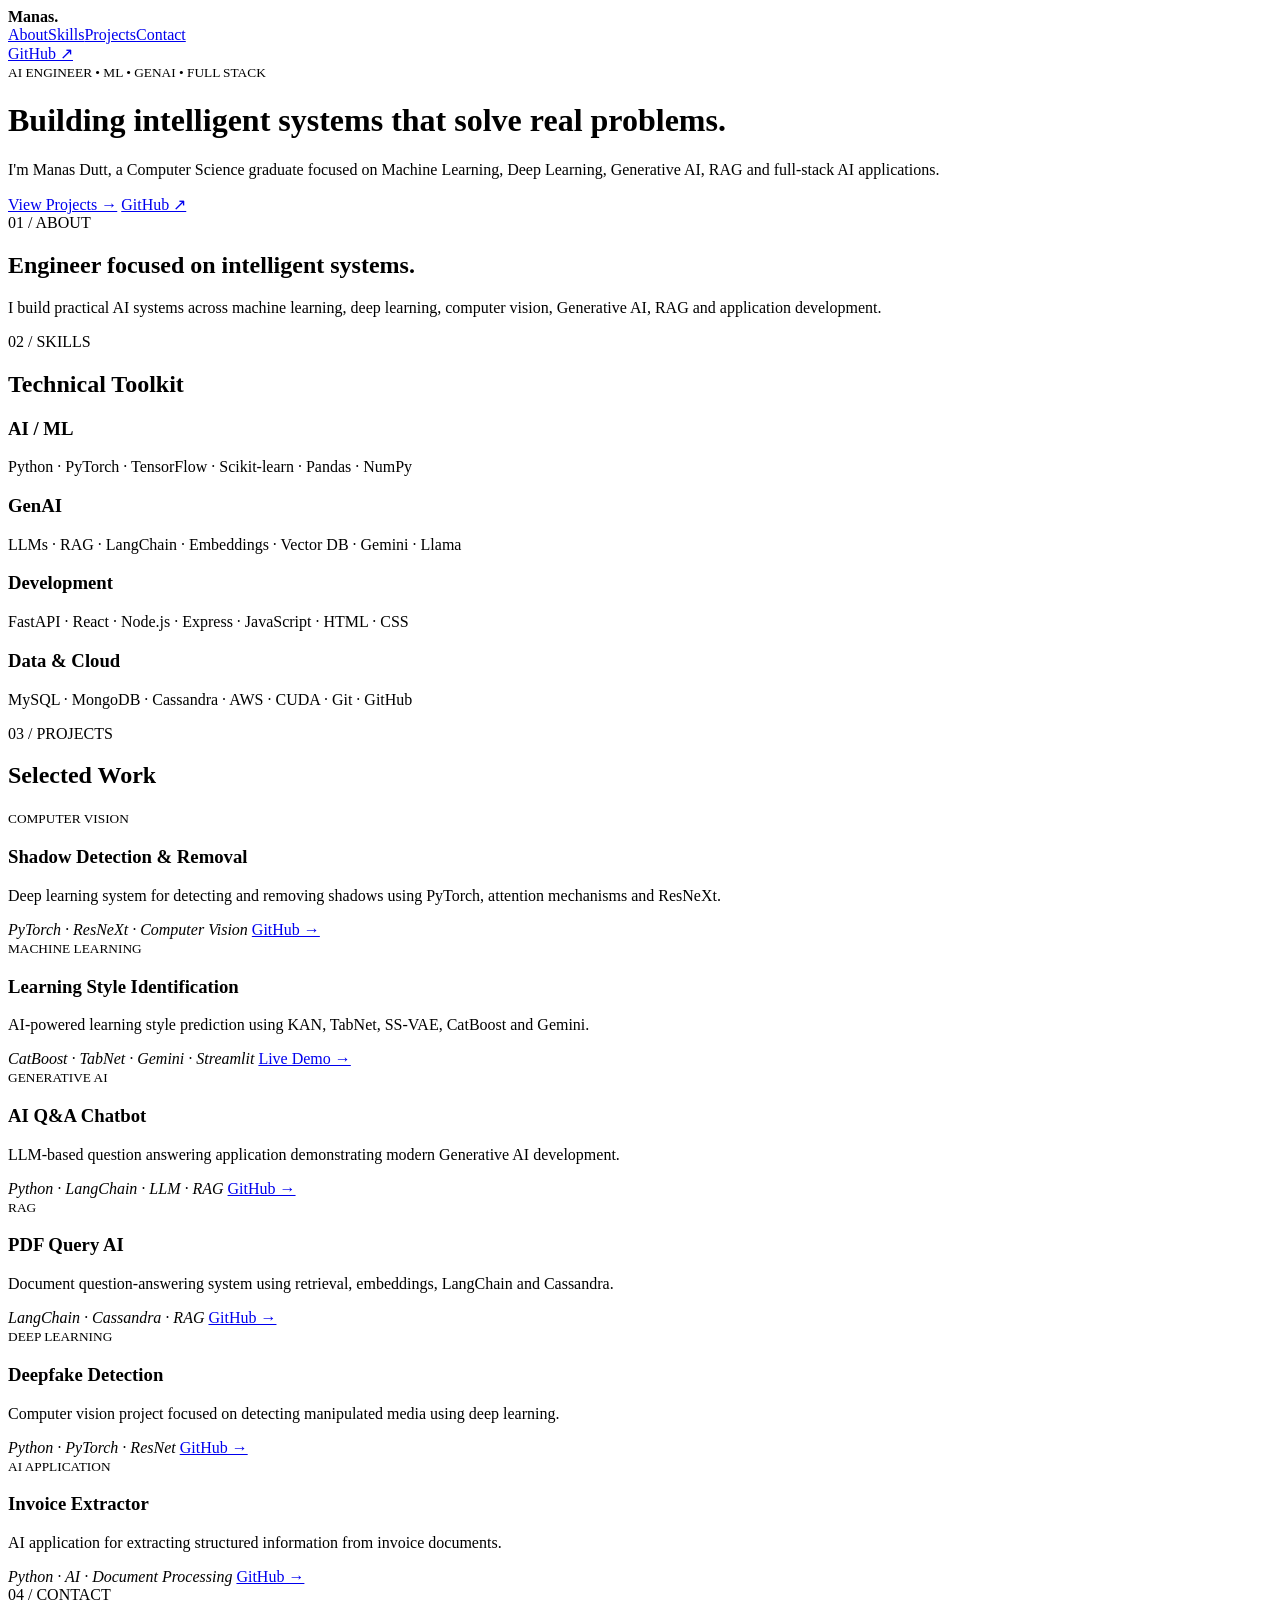
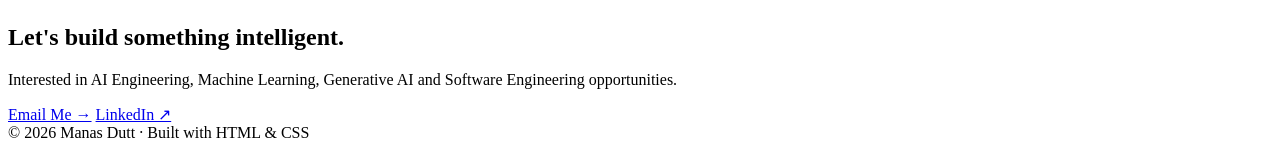
==== index.html @ 9bad8d16 "Add files via upload" ====
<!DOCTYPE html>
<html lang="en">
<head>
<meta charset="UTF-8">
<meta name="viewport" content="width=device-width,initial-scale=1">
<title>Manas Dutt | AI Engineer</title>
<link rel="stylesheet" href="index.css">
</head>
<body>

<nav>
  <b>Manas<span>.</span></b>
  <div><a href="#about">About</a><a href="#skills">Skills</a><a href="#projects">Projects</a><a href="#contact">Contact</a></div>
  <a href="https://github.com/manasdutt2003" target="_blank">GitHub ↗</a>
</nav>

<header>
  <small>AI ENGINEER • ML • GENAI • FULL STACK</small>
  <h1>Building intelligent <span>systems</span> that solve real problems.</h1>
  <p>I'm Manas Dutt, a Computer Science graduate focused on Machine Learning, Deep Learning, Generative AI, RAG and full-stack AI applications.</p>
  <a class="btn" href="#projects">View Projects →</a>
  <a class="btn alt" href="https://github.com/manasdutt2003" target="_blank">GitHub ↗</a>
</header>

<section id="about">
  <label>01 / ABOUT</label>
  <h2>Engineer focused on <span>intelligent systems.</span></h2>
  <p>I build practical AI systems across machine learning, deep learning, computer vision, Generative AI, RAG and application development.</p>
</section>

<section id="skills">
  <label>02 / SKILLS</label>
  <h2>Technical <span>Toolkit</span></h2>
  <div class="skills">
    <article><h3>AI / ML</h3><p>Python · PyTorch · TensorFlow · Scikit-learn · Pandas · NumPy</p></article>
    <article><h3>GenAI</h3><p>LLMs · RAG · LangChain · Embeddings · Vector DB · Gemini · Llama</p></article>
    <article><h3>Development</h3><p>FastAPI · React · Node.js · Express · JavaScript · HTML · CSS</p></article>
    <article><h3>Data & Cloud</h3><p>MySQL · MongoDB · Cassandra · AWS · CUDA · Git · GitHub</p></article>
  </div>
</section>

<section id="projects">
  <label>03 / PROJECTS</label>
  <h2>Selected <span>Work</span></h2>

  <div class="projects">

    <article>
      <small>COMPUTER VISION</small>
      <h3>Shadow Detection & Removal</h3>
      <p>Deep learning system for detecting and removing shadows using PyTorch, attention mechanisms and ResNeXt.</p>
      <em>PyTorch · ResNeXt · Computer Vision</em>
      <a href="https://github.com/manasdutt2003/Shadow_detection_and_removal" target="_blank">GitHub →</a>
    </article>

    <article>
      <small>MACHINE LEARNING</small>
      <h3>Learning Style Identification</h3>
      <p>AI-powered learning style prediction using KAN, TabNet, SS-VAE, CatBoost and Gemini.</p>
      <em>CatBoost · TabNet · Gemini · Streamlit</em>
      <a href="https://learning-style-identification-using-semi-supervised-learning-6.streamlit.app/" target="_blank">Live Demo →</a>
    </article>

    <article>
      <small>GENERATIVE AI</small>
      <h3>AI Q&A Chatbot</h3>
      <p>LLM-based question answering application demonstrating modern Generative AI development.</p>
      <em>Python · LangChain · LLM · RAG</em>
      <a href="https://github.com/manasdutt2003/Q-A_ChatBot" target="_blank">GitHub →</a>
    </article>

    <article>
      <small>RAG</small>
      <h3>PDF Query AI</h3>
      <p>Document question-answering system using retrieval, embeddings, LangChain and Cassandra.</p>
      <em>LangChain · Cassandra · RAG</em>
      <a href="https://github.com/manasdutt2003/PDF_Query_using_LangChain_and_Cassandra" target="_blank">GitHub →</a>
    </article>

    <article>
      <small>DEEP LEARNING</small>
      <h3>Deepfake Detection</h3>
      <p>Computer vision project focused on detecting manipulated media using deep learning.</p>
      <em>Python · PyTorch · ResNet</em>
      <a href="https://github.com/manasdutt2003/Deepfake-Detection-Model" target="_blank">GitHub →</a>
    </article>

    <article>
      <small>AI APPLICATION</small>
      <h3>Invoice Extractor</h3>
      <p>AI application for extracting structured information from invoice documents.</p>
      <em>Python · AI · Document Processing</em>
      <a href="https://github.com/manasdutt2003/InvoiceExtractor" target="_blank">GitHub →</a>
    </article>

  </div>
</section>

<section id="contact">
  <label>04 / CONTACT</label>
  <h2>Let's build something <span>intelligent.</span></h2>
  <p>Interested in AI Engineering, Machine Learning, Generative AI and Software Engineering opportunities.</p>
  <a class="btn" href="mailto:manasdutt2003@gmail.com">Email Me →</a>
  <a class="btn alt" href="https://www.linkedin.com/in/manas-dutt-1bb42228b/" target="_blank">LinkedIn ↗</a>
</section>

<footer>© 2026 Manas Dutt · Built with HTML & CSS</footer>

</body>
</html>
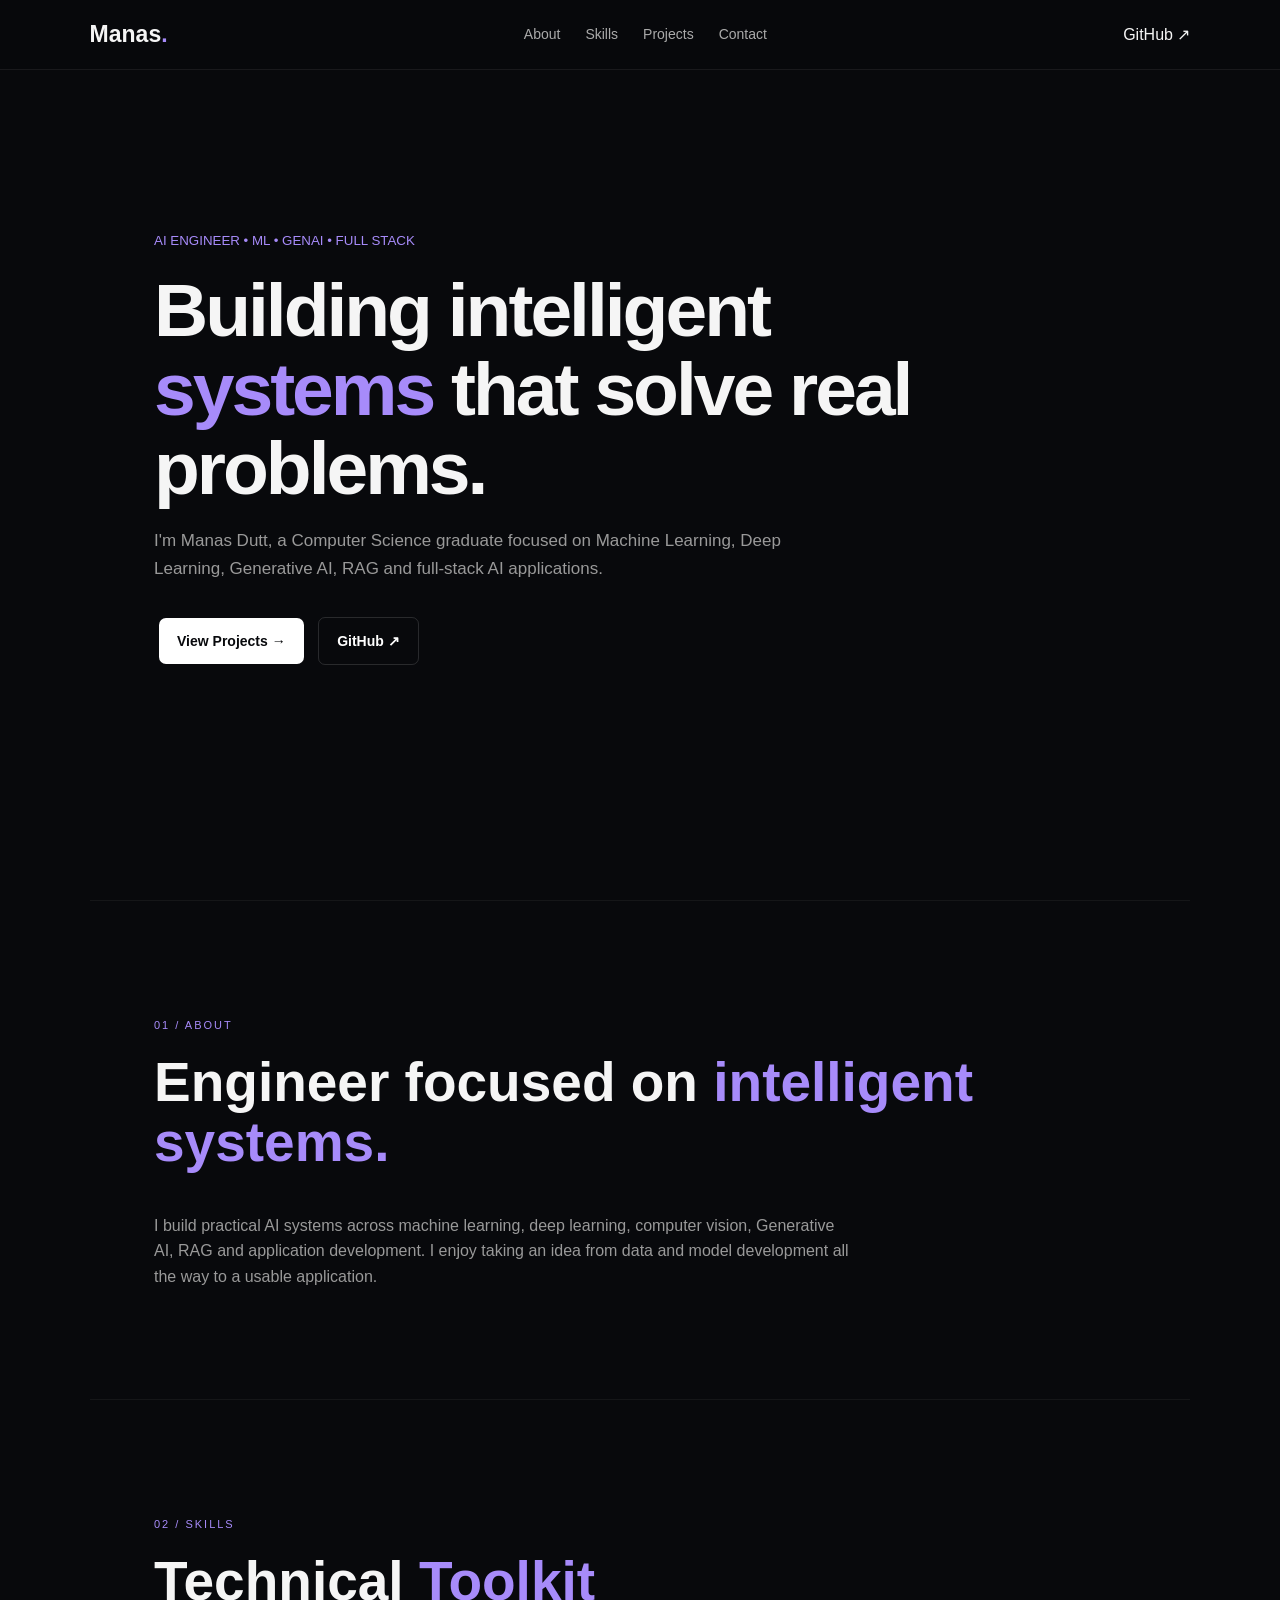
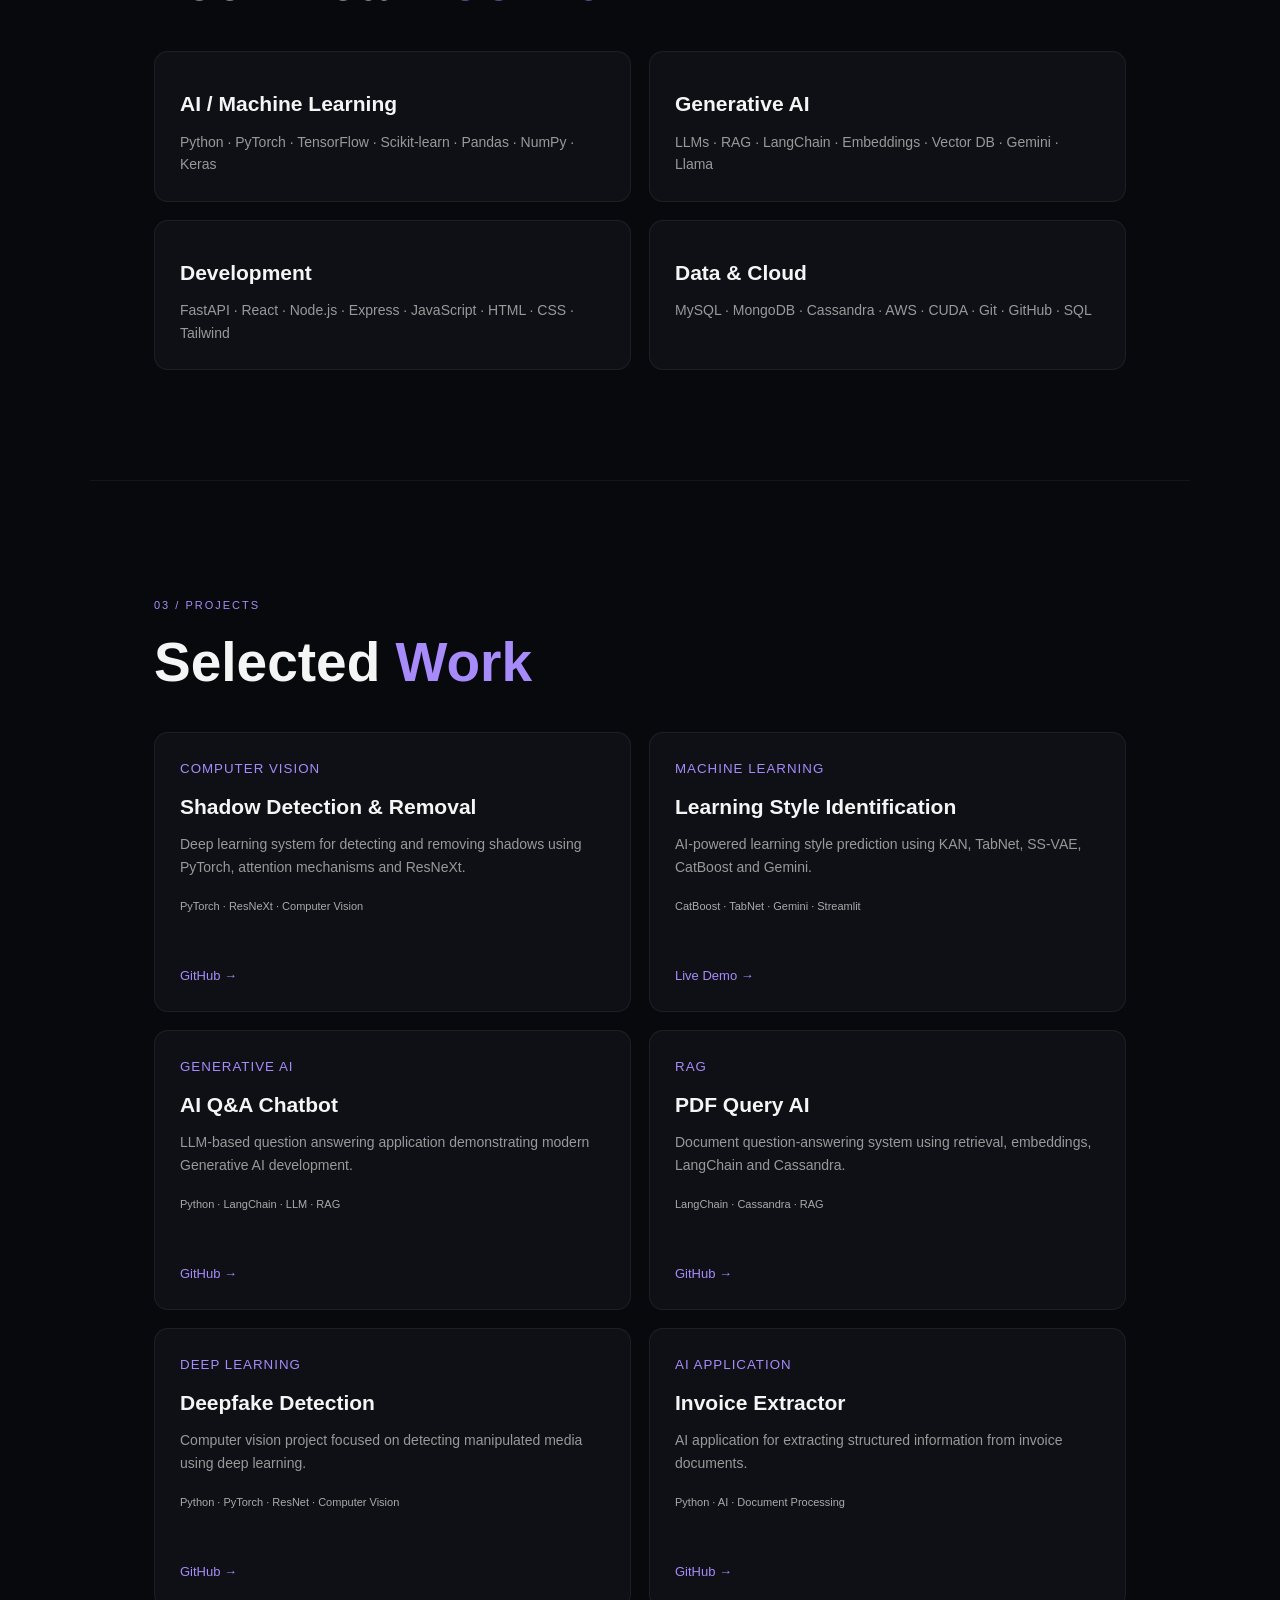
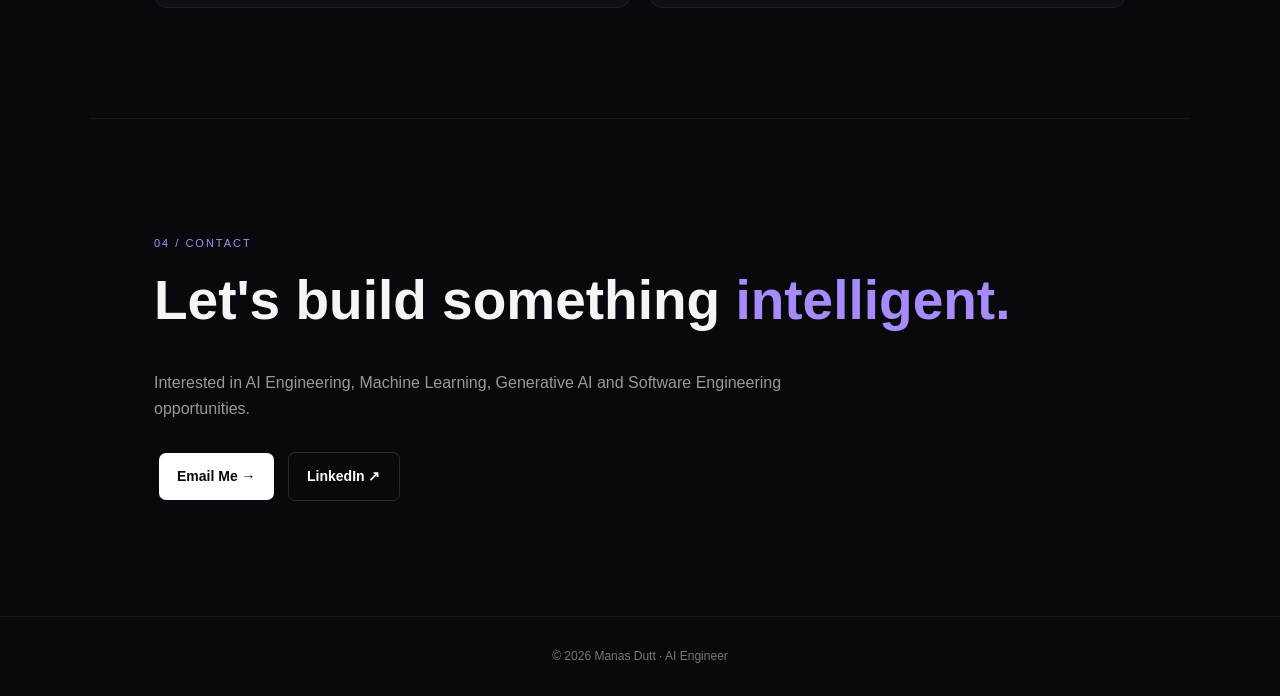
==== commit 55ca77fc: "Update index.html" ====
--- a/index.html
+++ b/index.html
@@ -2,109 +2,422 @@
 <html lang="en">
 <head>
 <meta charset="UTF-8">
-<meta name="viewport" content="width=device-width,initial-scale=1">
+<meta name="viewport" content="width=device-width,initial-scale=1.0">
 <title>Manas Dutt | AI Engineer</title>
-<link rel="stylesheet" href="index.css">
+
+<style>
+*{margin:0;padding:0;box-sizing:border-box}
+html{scroll-behavior:smooth}
+body{font-family:Arial,sans-serif;background:#08090c;color:#f5f5f5;line-height:1.6}
+a{text-decoration:none;color:inherit}
+span,label,header small,article small{color:#a78bfa}
+
+nav{
+height:70px;padding:0 7%;position:fixed;top:0;width:100%;
+display:flex;align-items:center;justify-content:space-between;
+background:#08090cee;backdrop-filter:blur(12px);
+border-bottom:1px solid #ffffff12;z-index:10
+}
+nav b{font-size:23px}
+nav div{display:flex;gap:25px;color:#aaa;font-size:14px}
+nav a:hover{color:#fff}
+
+header,section{max-width:1100px;margin:auto;padding:110px 5%}
+
+header{
+min-height:100vh;display:flex;flex-direction:column;
+justify-content:center
+}
+
+header h1{
+font-size:clamp(45px,7vw,75px);
+line-height:1.05;max-width:850px;margin:20px 0;
+letter-spacing:-3px
+}
+
+header p{
+max-width:650px;color:#999;font-size:17px;
+margin-bottom:30px
+}
+
+.btn{
+display:inline-block;background:#fff;color:#08090c;
+padding:12px 18px;border-radius:7px;margin:5px;
+font-size:14px;font-weight:bold
+}
+
+.btn.alt{
+background:transparent;color:#fff;
+border:1px solid #ffffff22
+}
+
+section{border-top:1px solid #ffffff0d}
+
+label{
+font-size:11px;letter-spacing:2px
+}
+
+h2{
+font-size:clamp(35px,5vw,55px);
+margin:15px 0 40px;line-height:1.1
+}
+
+section>p{
+color:#999;max-width:700px;font-size:16px
+}
+
+.skills,.projects{
+display:grid;grid-template-columns:repeat(2,1fr);gap:18px
+}
+
+.skills article,.projects article{
+background:#0e1015;border:1px solid #ffffff10;
+border-radius:14px;padding:25px;transition:.25s
+}
+
+.skills article:hover,.projects article:hover{
+transform:translateY(-5px);
+border-color:#a78bfa55
+}
+
+h3{font-size:21px;margin:10px 0}
+
+.skills p,.projects p{
+color:#999;font-size:14px
+}
+
+.projects article{
+min-height:280px;
+display:flex;
+flex-direction:column
+}
+
+.projects article em{
+font-style:normal;color:#aaa;
+font-size:11px;margin:20px 0
+}
+
+.projects article a{
+margin-top:auto;color:#a78bfa;font-size:13px
+}
+
+.projects article small{
+letter-spacing:1px
+}
+
+.contact{
+text-align:left
+}
+
+footer{
+text-align:center;padding:30px;color:#777;
+border-top:1px solid #ffffff10;font-size:12px
+}
+
+@media(max-width:700px){
+nav div{display:none}
+nav{padding:0 6%}
+header,section{padding:90px 6%}
+header h1{font-size:45px;letter-spacing:-2px}
+.skills,.projects{grid-template-columns:1fr}
+}
+</style>
 </head>
+
 <body>
 
+<!-- NAVIGATION -->
 <nav>
-  <b>Manas<span>.</span></b>
-  <div><a href="#about">About</a><a href="#skills">Skills</a><a href="#projects">Projects</a><a href="#contact">Contact</a></div>
-  <a href="https://github.com/manasdutt2003" target="_blank">GitHub ↗</a>
+<b>Manas<span>.</span></b>
+
+<div>
+<a href="#about">About</a>
+<a href="#skills">Skills</a>
+<a href="#projects">Projects</a>
+<a href="#contact">Contact</a>
+</div>
+
+<a href="https://github.com/manasdutt2003" target="_blank">GitHub ↗</a>
 </nav>
 
+
+<!-- HERO -->
 <header>
-  <small>AI ENGINEER • ML • GENAI • FULL STACK</small>
-  <h1>Building intelligent <span>systems</span> that solve real problems.</h1>
-  <p>I'm Manas Dutt, a Computer Science graduate focused on Machine Learning, Deep Learning, Generative AI, RAG and full-stack AI applications.</p>
-  <a class="btn" href="#projects">View Projects →</a>
-  <a class="btn alt" href="https://github.com/manasdutt2003" target="_blank">GitHub ↗</a>
+<small>AI ENGINEER • ML • GENAI • FULL STACK</small>
+
+<h1>
+Building intelligent <span>systems</span>
+that solve real problems.
+</h1>
+
+<p>
+I'm Manas Dutt, a Computer Science graduate focused on
+Machine Learning, Deep Learning, Generative AI, RAG and
+full-stack AI applications.
+</p>
+
+<div>
+<a class="btn" href="#projects">View Projects →</a>
+<a class="btn alt" href="https://github.com/manasdutt2003" target="_blank">
+GitHub ↗
+</a>
+</div>
 </header>
 
+
+<!-- ABOUT -->
 <section id="about">
-  <label>01 / ABOUT</label>
-  <h2>Engineer focused on <span>intelligent systems.</span></h2>
-  <p>I build practical AI systems across machine learning, deep learning, computer vision, Generative AI, RAG and application development.</p>
+
+<label>01 / ABOUT</label>
+
+<h2>
+Engineer focused on <span>intelligent systems.</span>
+</h2>
+
+<p>
+I build practical AI systems across machine learning,
+deep learning, computer vision, Generative AI, RAG and
+application development. I enjoy taking an idea from
+data and model development all the way to a usable
+application.
+</p>
+
 </section>
 
+
+<!-- SKILLS -->
 <section id="skills">
-  <label>02 / SKILLS</label>
-  <h2>Technical <span>Toolkit</span></h2>
-  <div class="skills">
-    <article><h3>AI / ML</h3><p>Python · PyTorch · TensorFlow · Scikit-learn · Pandas · NumPy</p></article>
-    <article><h3>GenAI</h3><p>LLMs · RAG · LangChain · Embeddings · Vector DB · Gemini · Llama</p></article>
-    <article><h3>Development</h3><p>FastAPI · React · Node.js · Express · JavaScript · HTML · CSS</p></article>
-    <article><h3>Data & Cloud</h3><p>MySQL · MongoDB · Cassandra · AWS · CUDA · Git · GitHub</p></article>
-  </div>
+
+<label>02 / SKILLS</label>
+
+<h2>
+Technical <span>Toolkit</span>
+</h2>
+
+<div class="skills">
+
+<article>
+<h3>AI / Machine Learning</h3>
+<p>
+Python · PyTorch · TensorFlow · Scikit-learn ·
+Pandas · NumPy · Keras
+</p>
+</article>
+
+<article>
+<h3>Generative AI</h3>
+<p>
+LLMs · RAG · LangChain · Embeddings · Vector DB ·
+Gemini · Llama
+</p>
+</article>
+
+<article>
+<h3>Development</h3>
+<p>
+FastAPI · React · Node.js · Express · JavaScript ·
+HTML · CSS · Tailwind
+</p>
+</article>
+
+<article>
+<h3>Data & Cloud</h3>
+<p>
+MySQL · MongoDB · Cassandra · AWS · CUDA ·
+Git · GitHub · SQL
+</p>
+</article>
+
+</div>
 </section>
 
+
+<!-- PROJECTS -->
 <section id="projects">
-  <label>03 / PROJECTS</label>
-  <h2>Selected <span>Work</span></h2>
-
-  <div class="projects">
-
-    <article>
-      <small>COMPUTER VISION</small>
-      <h3>Shadow Detection & Removal</h3>
-      <p>Deep learning system for detecting and removing shadows using PyTorch, attention mechanisms and ResNeXt.</p>
-      <em>PyTorch · ResNeXt · Computer Vision</em>
-      <a href="https://github.com/manasdutt2003/Shadow_detection_and_removal" target="_blank">GitHub →</a>
-    </article>
-
-    <article>
-      <small>MACHINE LEARNING</small>
-      <h3>Learning Style Identification</h3>
-      <p>AI-powered learning style prediction using KAN, TabNet, SS-VAE, CatBoost and Gemini.</p>
-      <em>CatBoost · TabNet · Gemini · Streamlit</em>
-      <a href="https://learning-style-identification-using-semi-supervised-learning-6.streamlit.app/" target="_blank">Live Demo →</a>
-    </article>
-
-    <article>
-      <small>GENERATIVE AI</small>
-      <h3>AI Q&A Chatbot</h3>
-      <p>LLM-based question answering application demonstrating modern Generative AI development.</p>
-      <em>Python · LangChain · LLM · RAG</em>
-      <a href="https://github.com/manasdutt2003/Q-A_ChatBot" target="_blank">GitHub →</a>
-    </article>
-
-    <article>
-      <small>RAG</small>
-      <h3>PDF Query AI</h3>
-      <p>Document question-answering system using retrieval, embeddings, LangChain and Cassandra.</p>
-      <em>LangChain · Cassandra · RAG</em>
-      <a href="https://github.com/manasdutt2003/PDF_Query_using_LangChain_and_Cassandra" target="_blank">GitHub →</a>
-    </article>
-
-    <article>
-      <small>DEEP LEARNING</small>
-      <h3>Deepfake Detection</h3>
-      <p>Computer vision project focused on detecting manipulated media using deep learning.</p>
-      <em>Python · PyTorch · ResNet</em>
-      <a href="https://github.com/manasdutt2003/Deepfake-Detection-Model" target="_blank">GitHub →</a>
-    </article>
-
-    <article>
-      <small>AI APPLICATION</small>
-      <h3>Invoice Extractor</h3>
-      <p>AI application for extracting structured information from invoice documents.</p>
-      <em>Python · AI · Document Processing</em>
-      <a href="https://github.com/manasdutt2003/InvoiceExtractor" target="_blank">GitHub →</a>
-    </article>
-
-  </div>
+
+<label>03 / PROJECTS</label>
+
+<h2>
+Selected <span>Work</span>
+</h2>
+
+<div class="projects">
+
+
+<article>
+
+<small>COMPUTER VISION</small>
+
+<h3>Shadow Detection & Removal</h3>
+
+<p>
+Deep learning system for detecting and removing
+shadows using PyTorch, attention mechanisms and
+ResNeXt.
+</p>
+
+<em>
+PyTorch · ResNeXt · Computer Vision
+</em>
+
+<a href="https://github.com/manasdutt2003/Shadow_detection_and_removal"
+target="_blank">
+GitHub →
+</a>
+
+</article>
+
+
+<article>
+
+<small>MACHINE LEARNING</small>
+
+<h3>Learning Style Identification</h3>
+
+<p>
+AI-powered learning style prediction using KAN,
+TabNet, SS-VAE, CatBoost and Gemini.
+</p>
+
+<em>
+CatBoost · TabNet · Gemini · Streamlit
+</em>
+
+<a href="https://learning-style-identification-using-semi-supervised-learning-6.streamlit.app/"
+target="_blank">
+Live Demo →
+</a>
+
+</article>
+
+
+<article>
+
+<small>GENERATIVE AI</small>
+
+<h3>AI Q&A Chatbot</h3>
+
+<p>
+LLM-based question answering application demonstrating
+modern Generative AI development.
+</p>
+
+<em>
+Python · LangChain · LLM · RAG
+</em>
+
+<a href="https://github.com/manasdutt2003/Q-A_ChatBot"
+target="_blank">
+GitHub →
+</a>
+
+</article>
+
+
+<article>
+
+<small>RAG</small>
+
+<h3>PDF Query AI</h3>
+
+<p>
+Document question-answering system using retrieval,
+embeddings, LangChain and Cassandra.
+</p>
+
+<em>
+LangChain · Cassandra · RAG
+</em>
+
+<a href="https://github.com/manasdutt2003/PDF_Query_using_LangChain_and_Cassandra"
+target="_blank">
+GitHub →
+</a>
+
+</article>
+
+
+<article>
+
+<small>DEEP LEARNING</small>
+
+<h3>Deepfake Detection</h3>
+
+<p>
+Computer vision project focused on detecting
+manipulated media using deep learning.
+</p>
+
+<em>
+Python · PyTorch · ResNet · Computer Vision
+</em>
+
+<a href="https://github.com/manasdutt2003/Deepfake-Detection-Model"
+target="_blank">
+GitHub →
+</a>
+
+</article>
+
+
+<article>
+
+<small>AI APPLICATION</small>
+
+<h3>Invoice Extractor</h3>
+
+<p>
+AI application for extracting structured information
+from invoice documents.
+</p>
+
+<em>
+Python · AI · Document Processing
+</em>
+
+<a href="https://github.com/manasdutt2003/InvoiceExtractor"
+target="_blank">
+GitHub →
+</a>
+
+</article>
+
+</div>
 </section>
 
-<section id="contact">
-  <label>04 / CONTACT</label>
-  <h2>Let's build something <span>intelligent.</span></h2>
-  <p>Interested in AI Engineering, Machine Learning, Generative AI and Software Engineering opportunities.</p>
-  <a class="btn" href="mailto:manasdutt2003@gmail.com">Email Me →</a>
-  <a class="btn alt" href="https://www.linkedin.com/in/manas-dutt-1bb42228b/" target="_blank">LinkedIn ↗</a>
+
+<!-- CONTACT -->
+<section id="contact" class="contact">
+
+<label>04 / CONTACT</label>
+
+<h2>
+Let's build something <span>intelligent.</span>
+</h2>
+
+<p>
+Interested in AI Engineering, Machine Learning,
+Generative AI and Software Engineering opportunities.
+</p>
+
+<br>
+
+<a class="btn" href="mailto:manasdutt2003@gmail.com">
+Email Me →
+</a>
+
+<a class="btn alt"
+href="https://www.linkedin.com/in/manas-dutt-1bb42228/"
+target="_blank">
+LinkedIn ↗
+</a>
+
 </section>
 
-<footer>© 2026 Manas Dutt · Built with HTML & CSS</footer>
+
+<footer>
+© 2026 Manas Dutt · AI Engineer
+</footer>
 
 </body>
 </html>
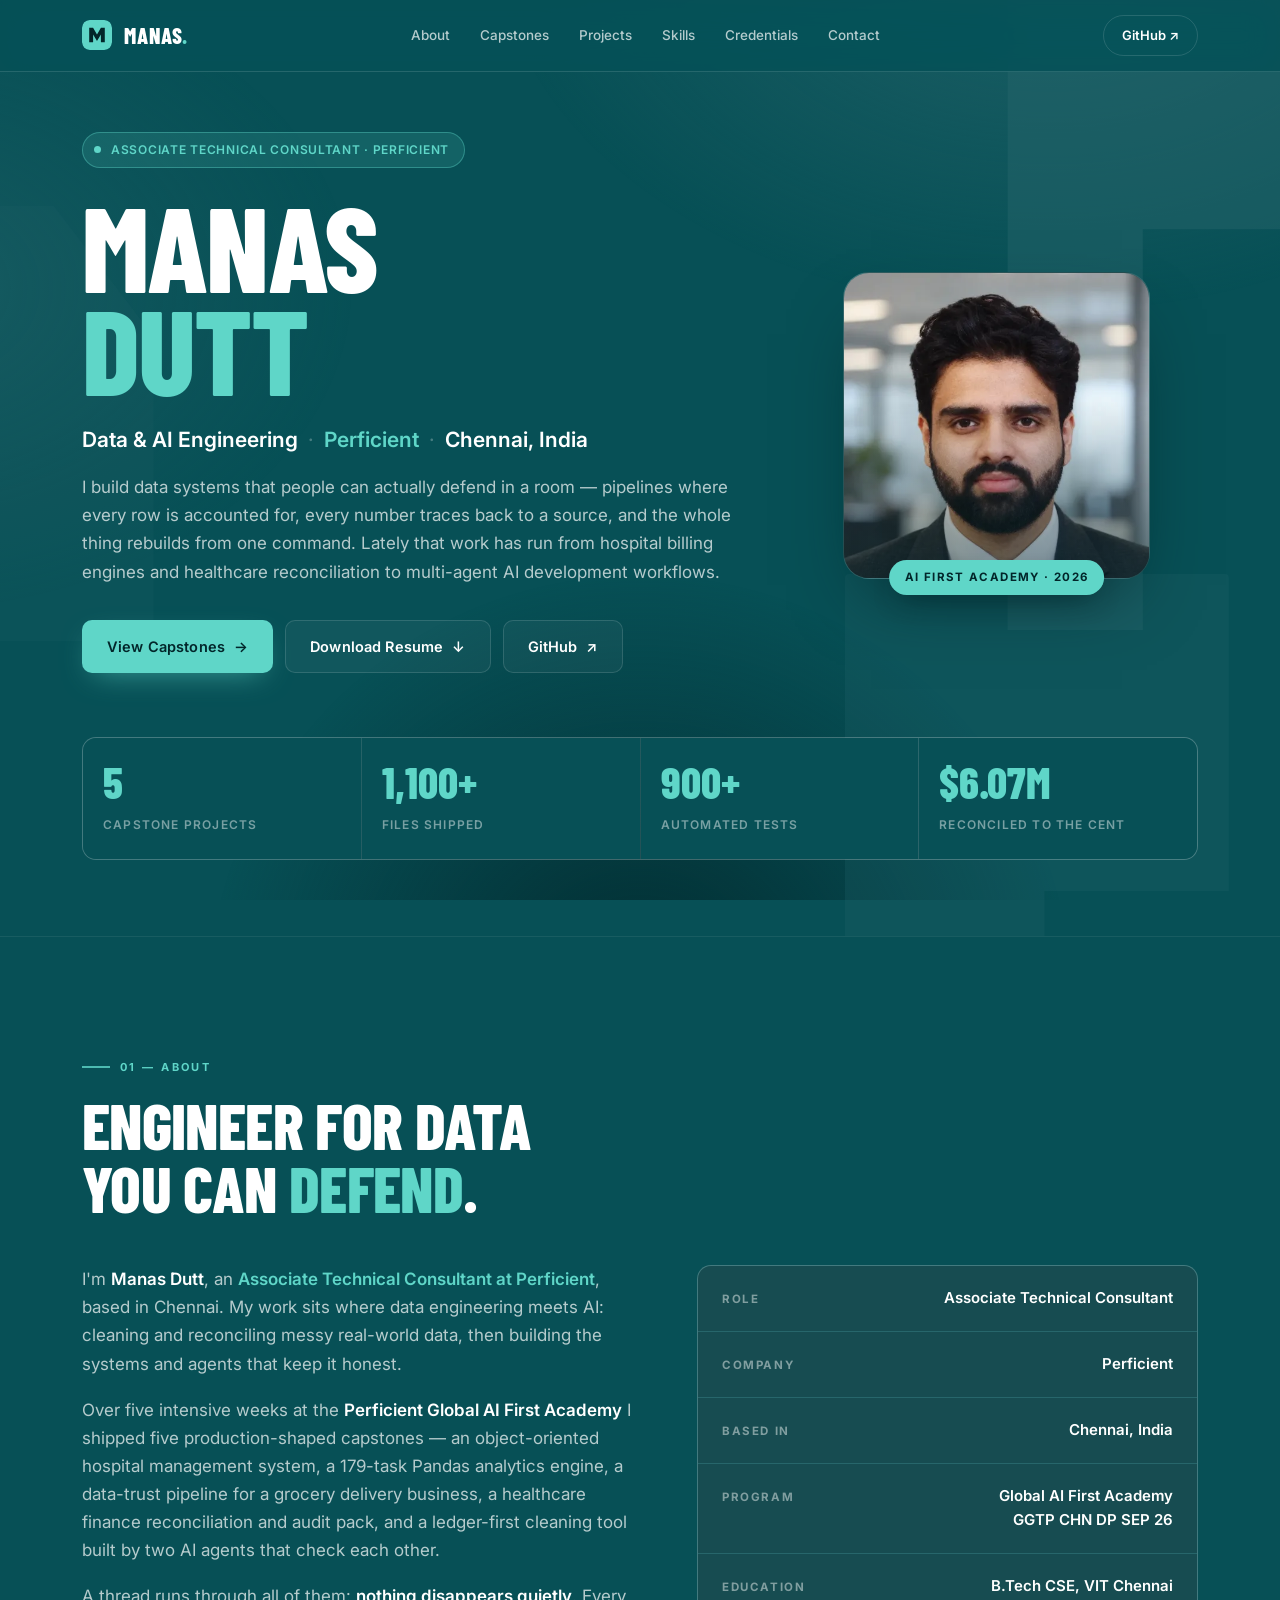
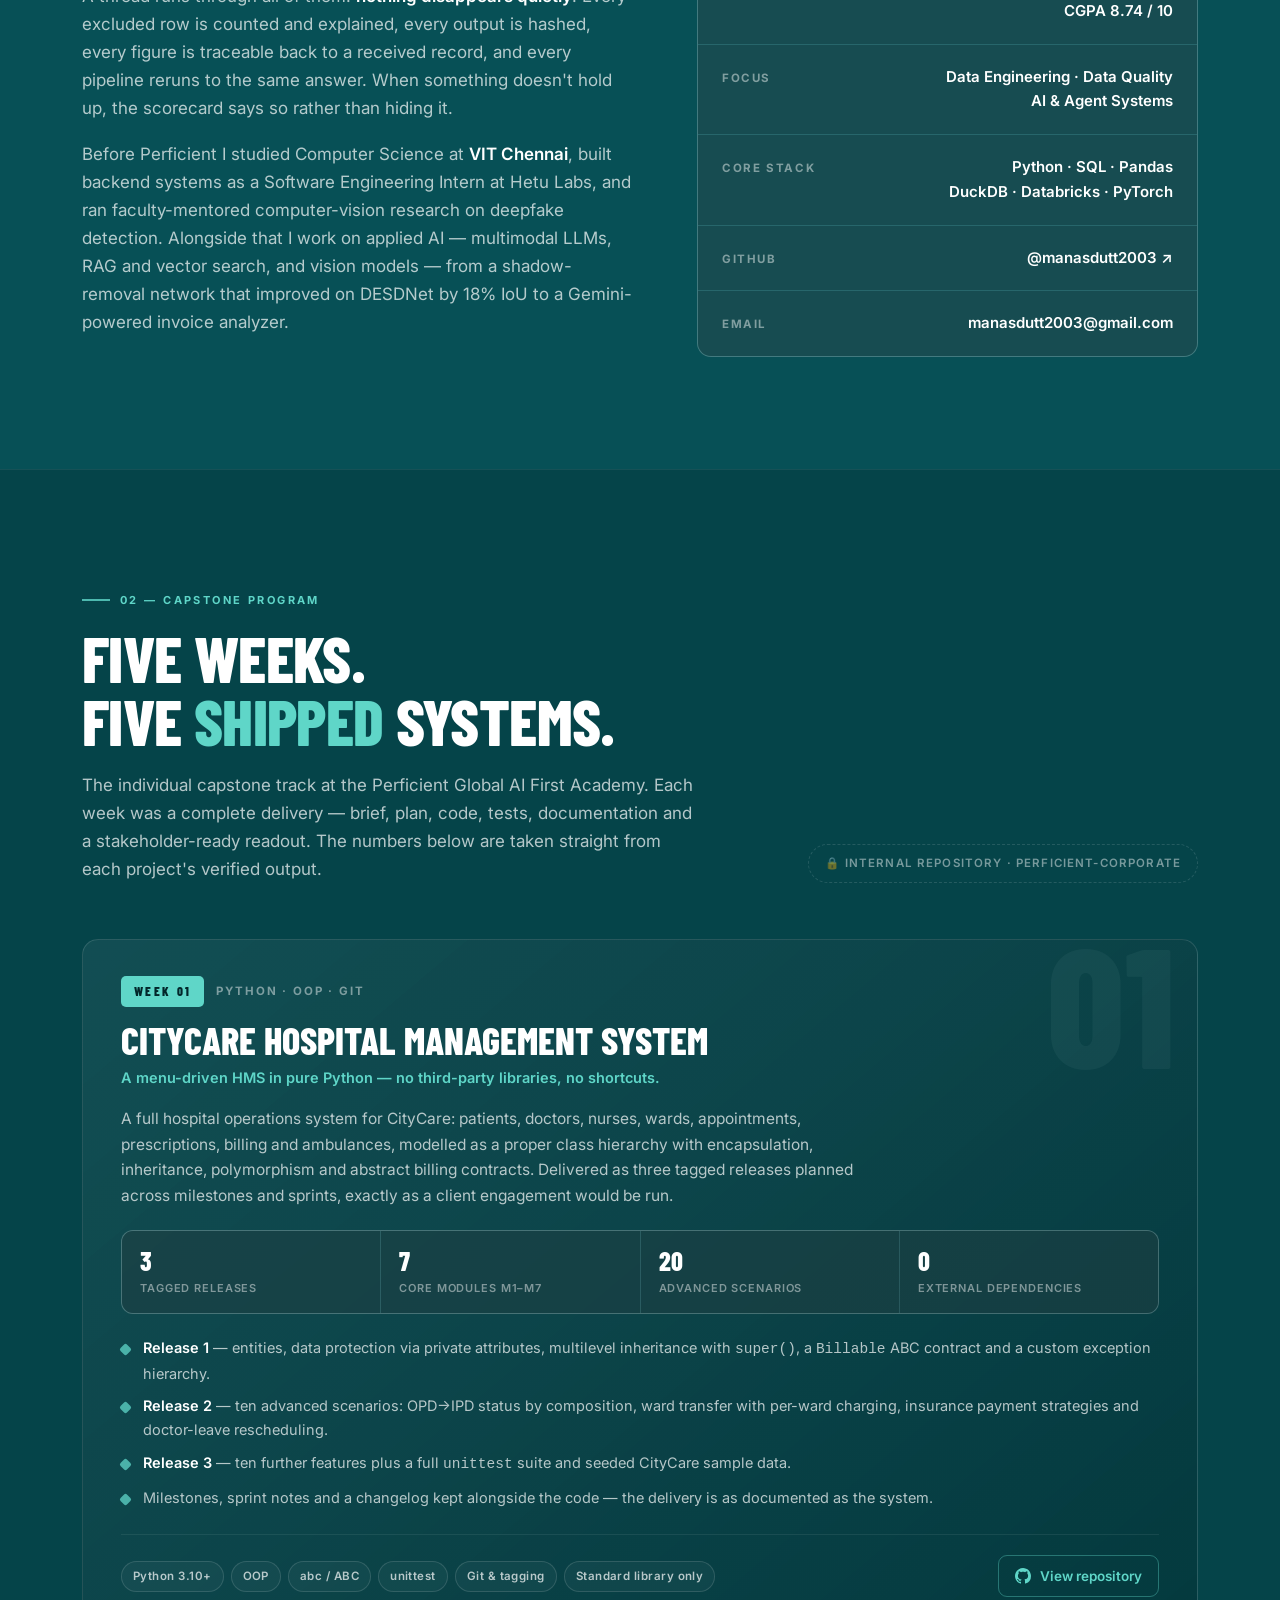
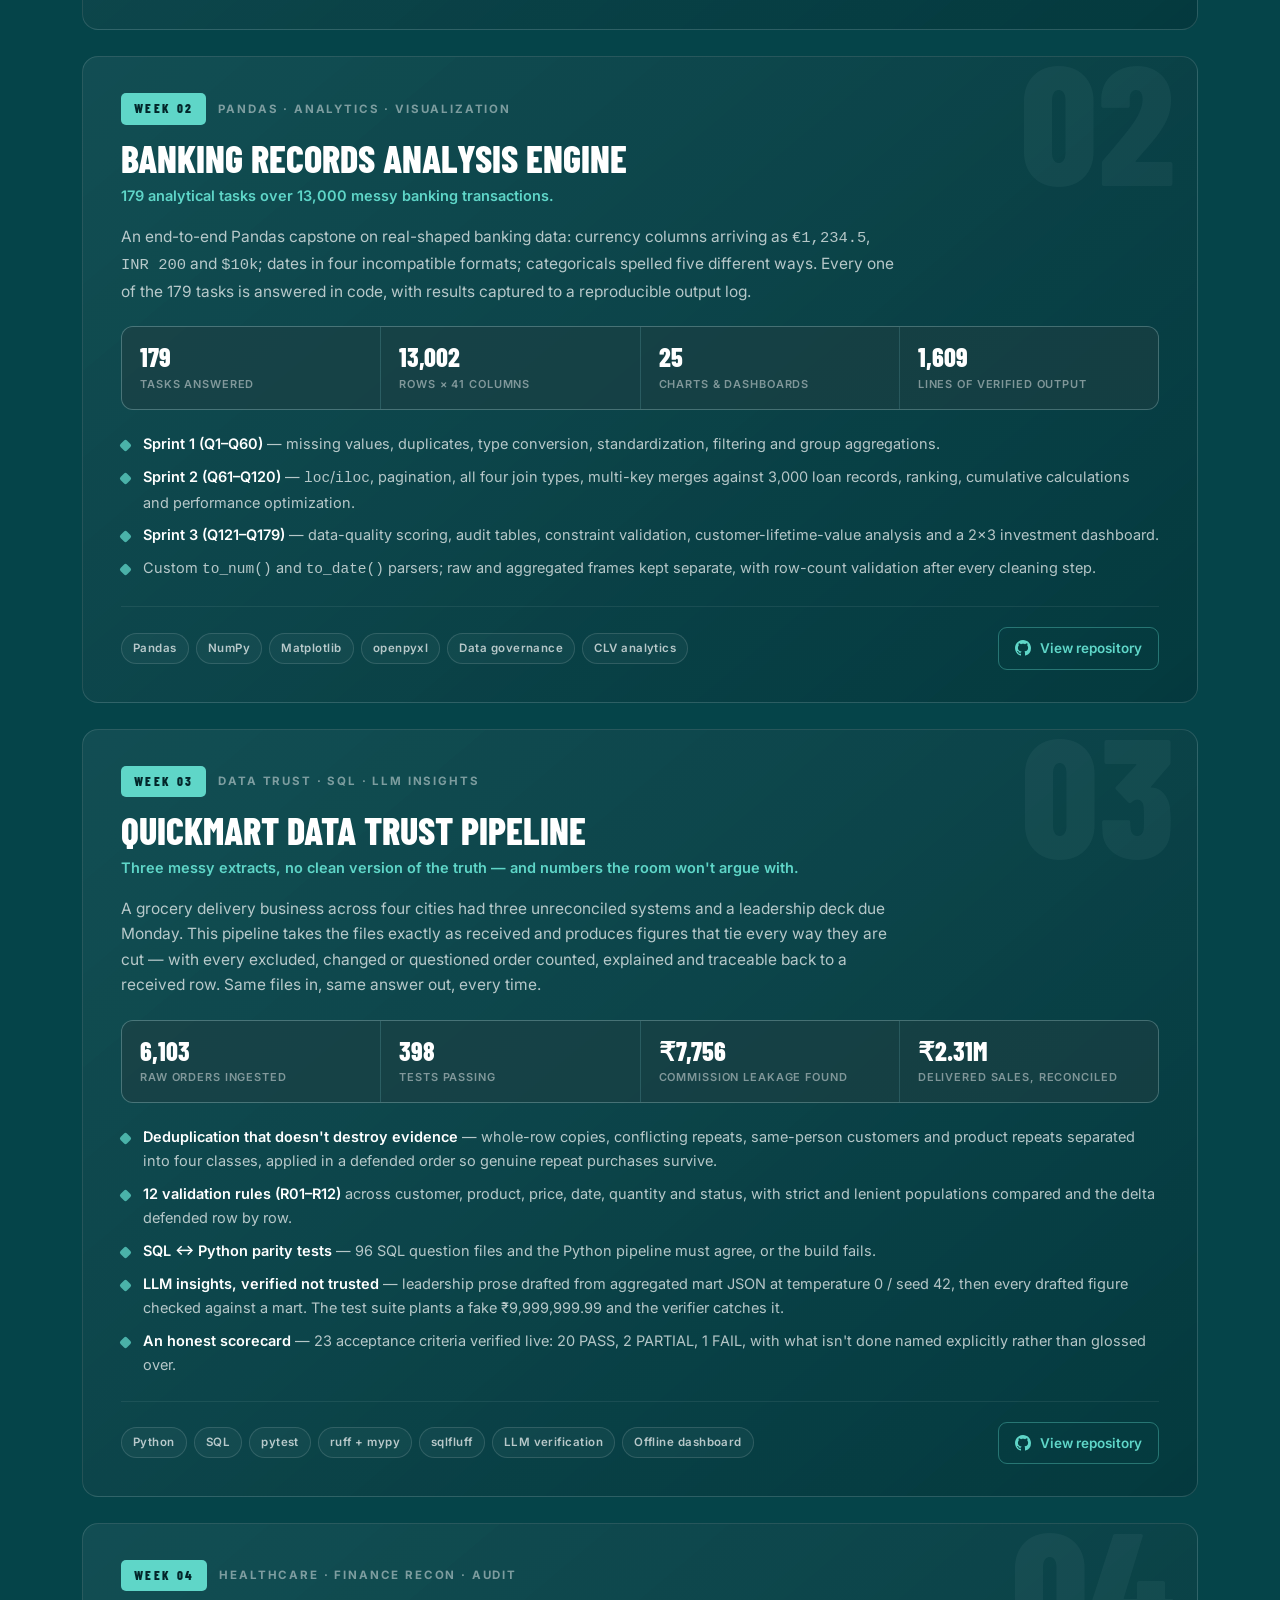
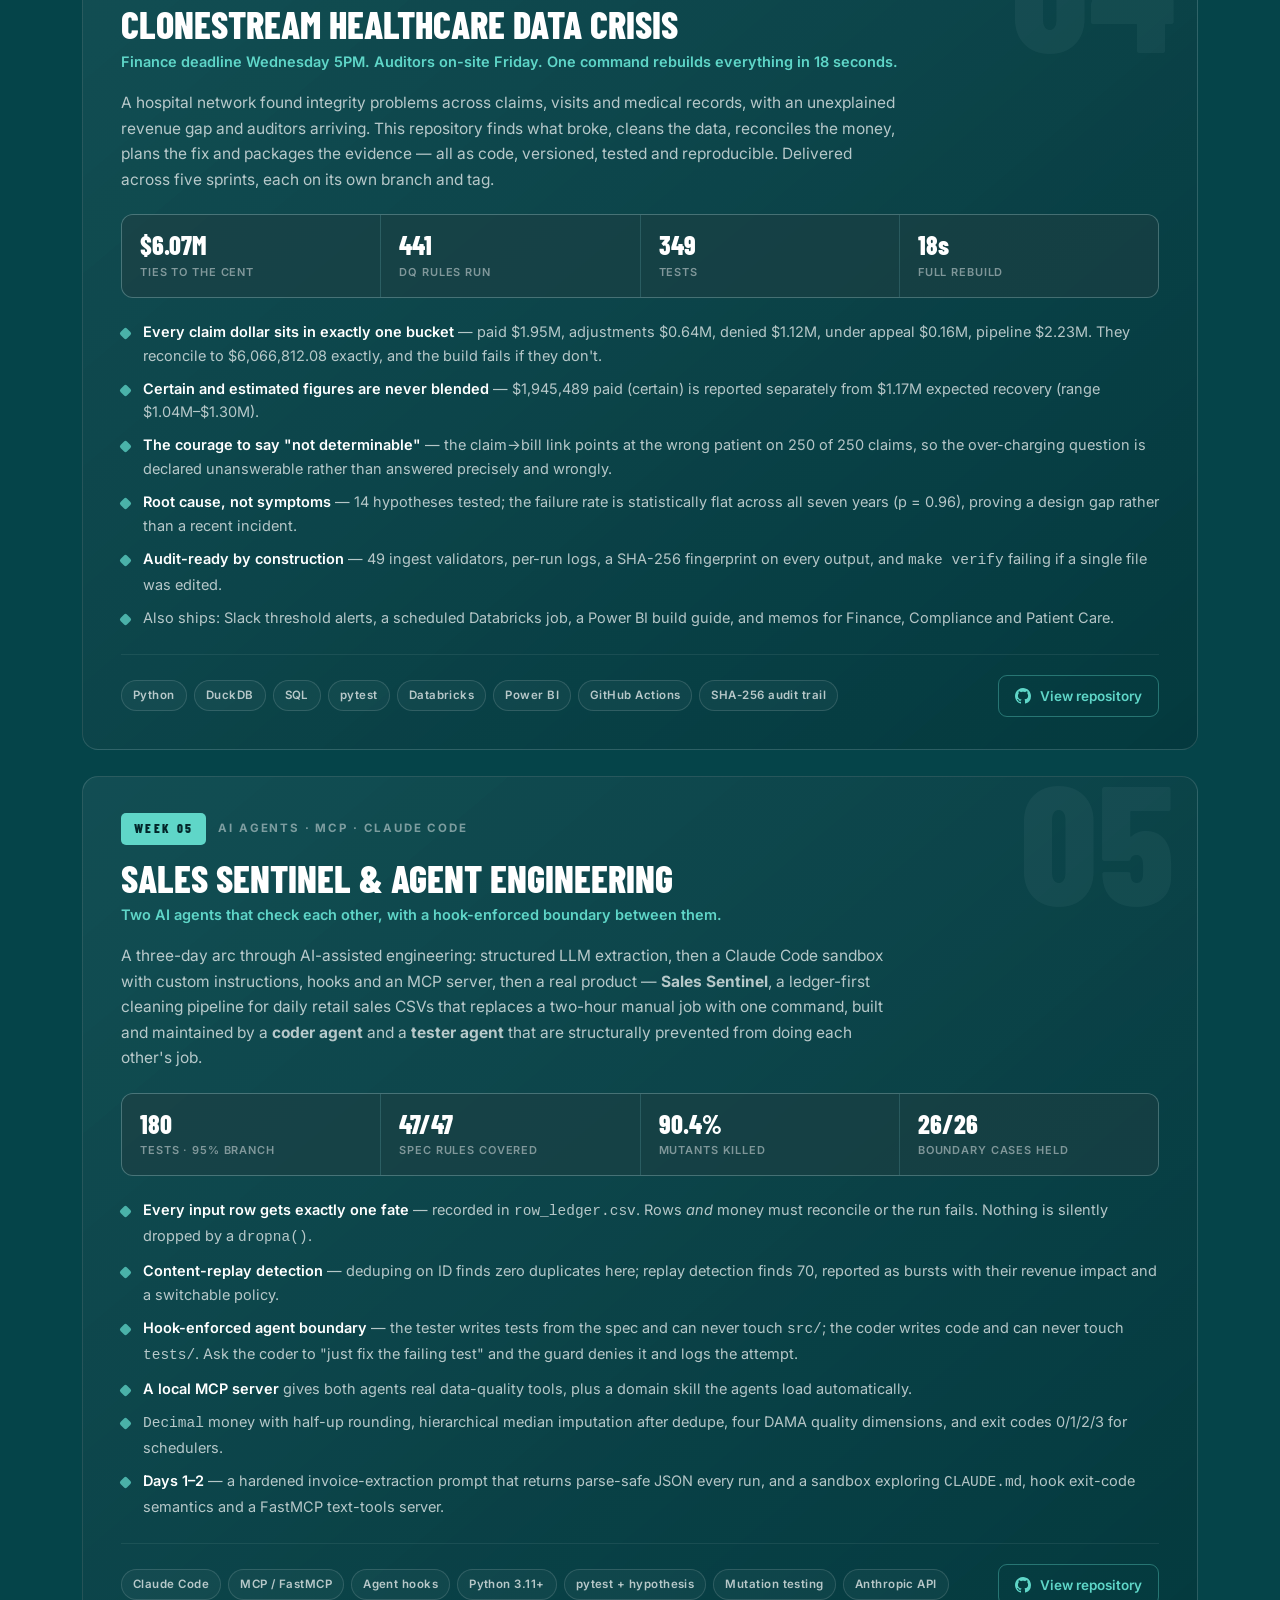
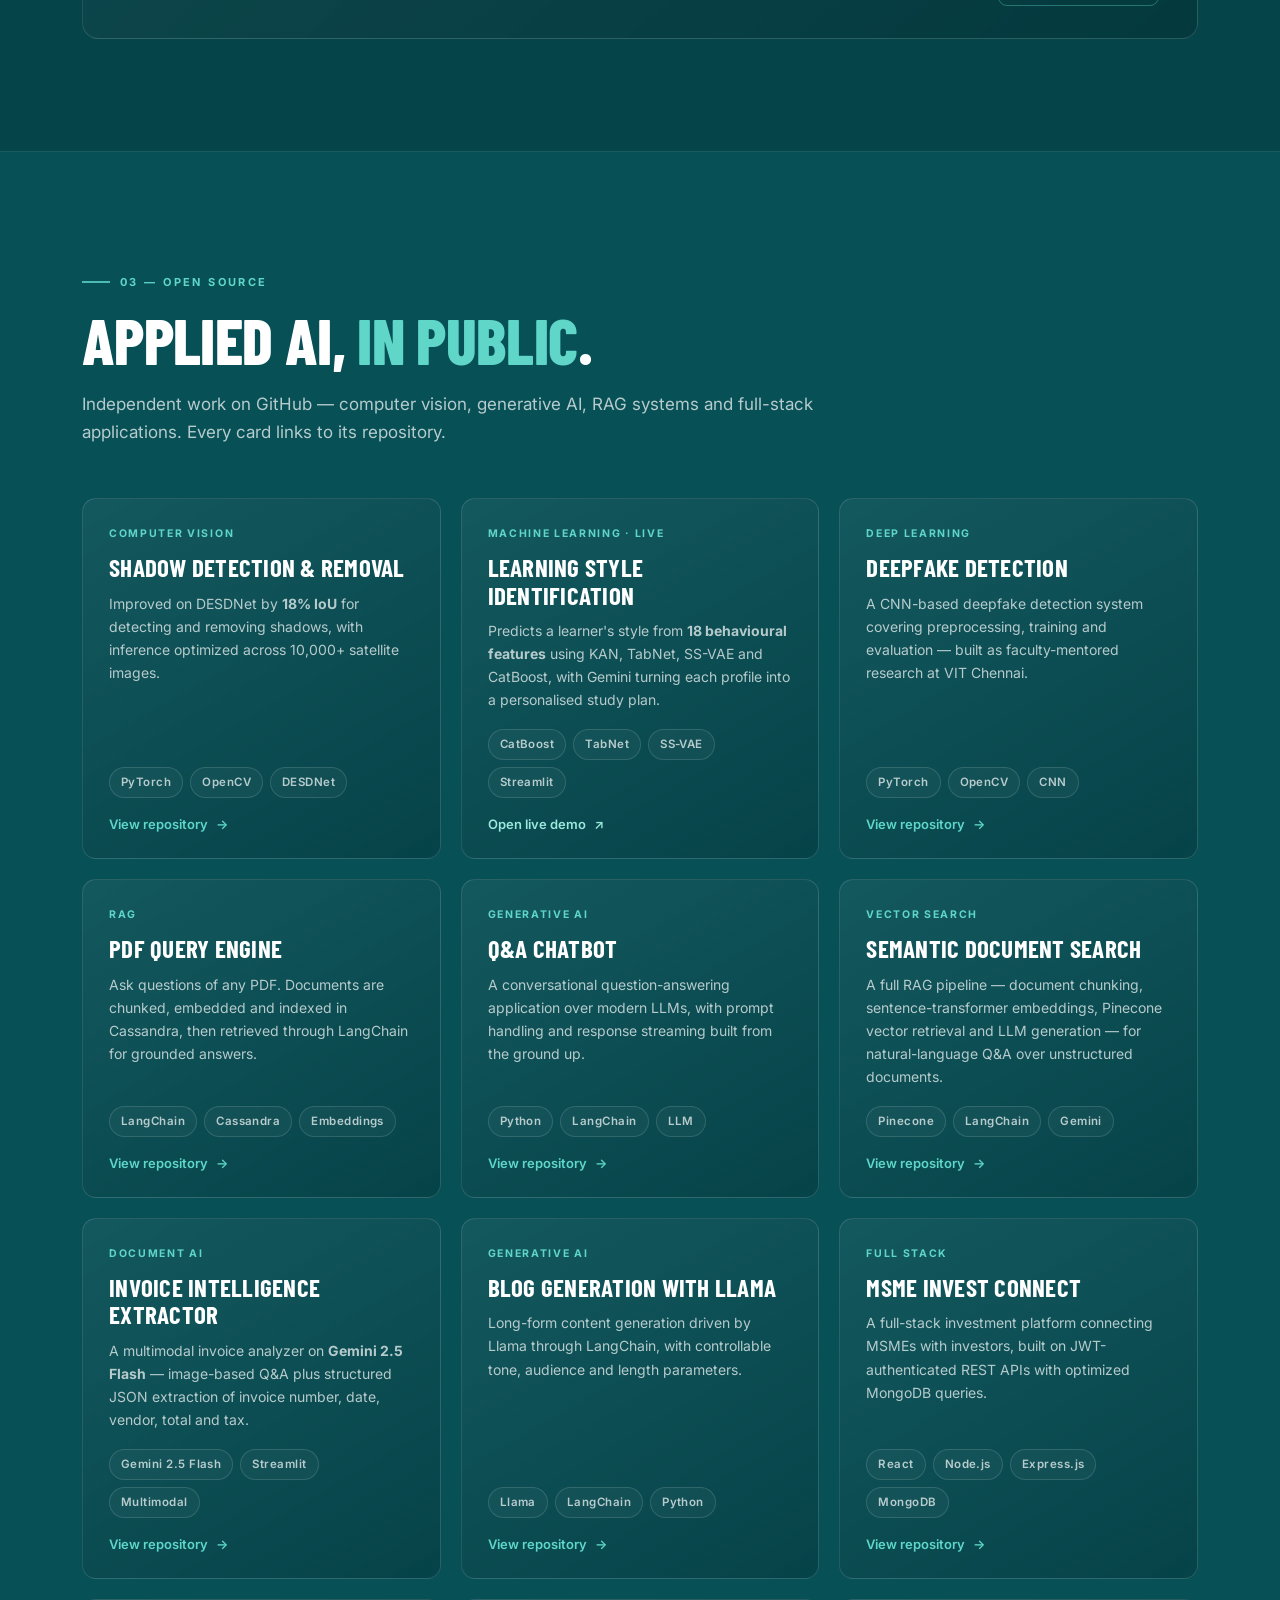
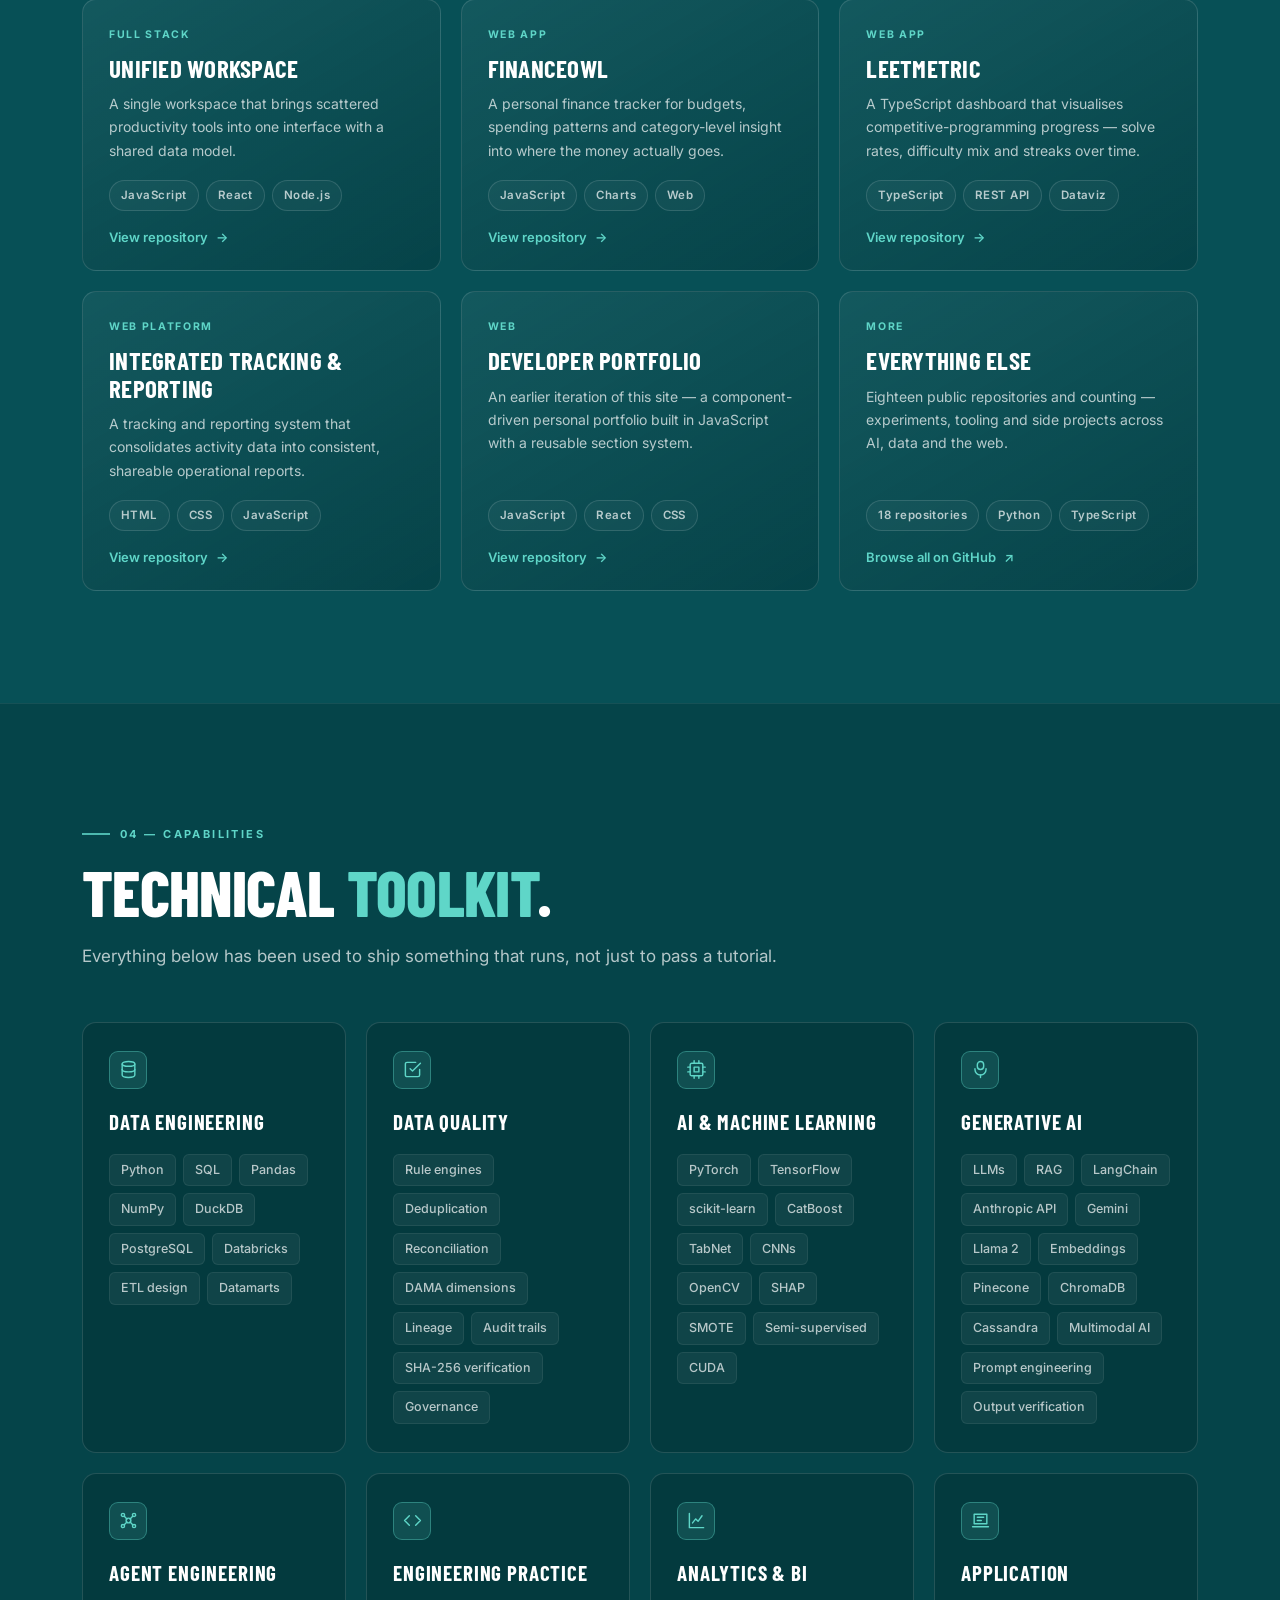
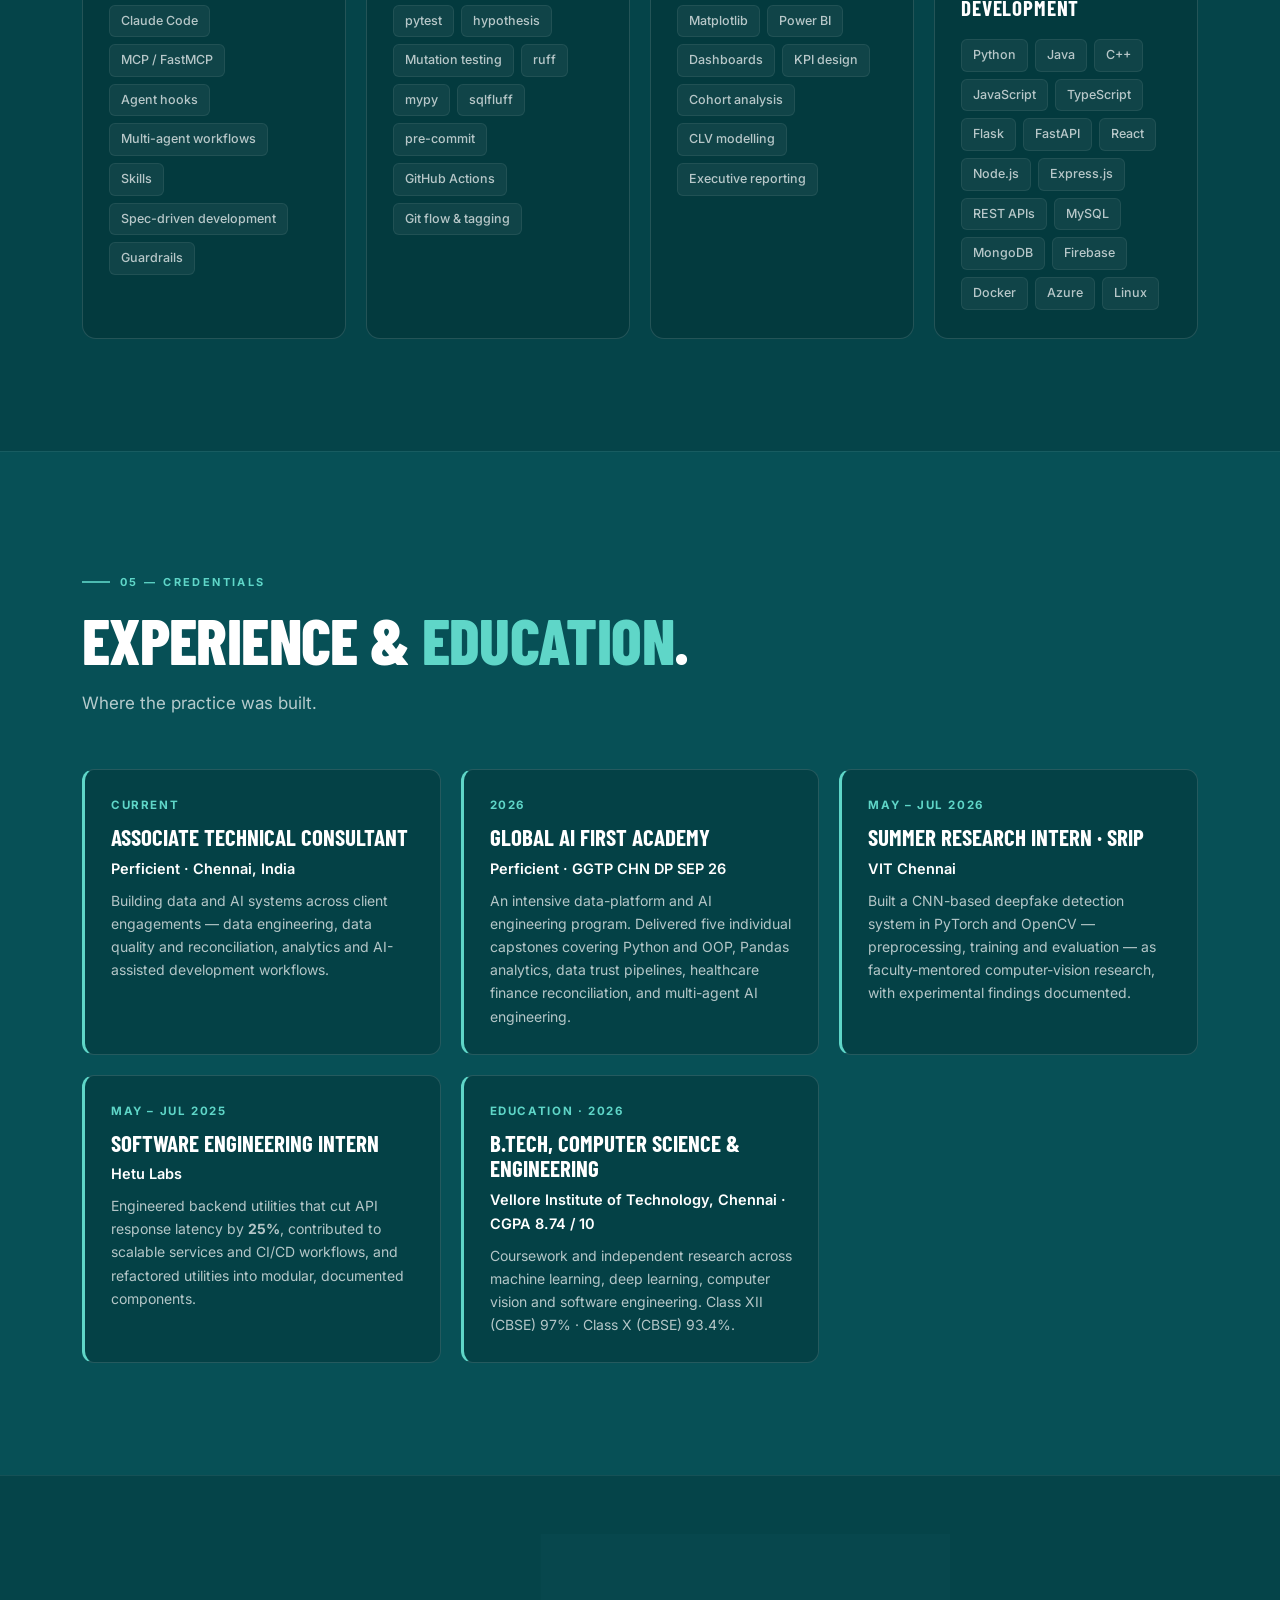
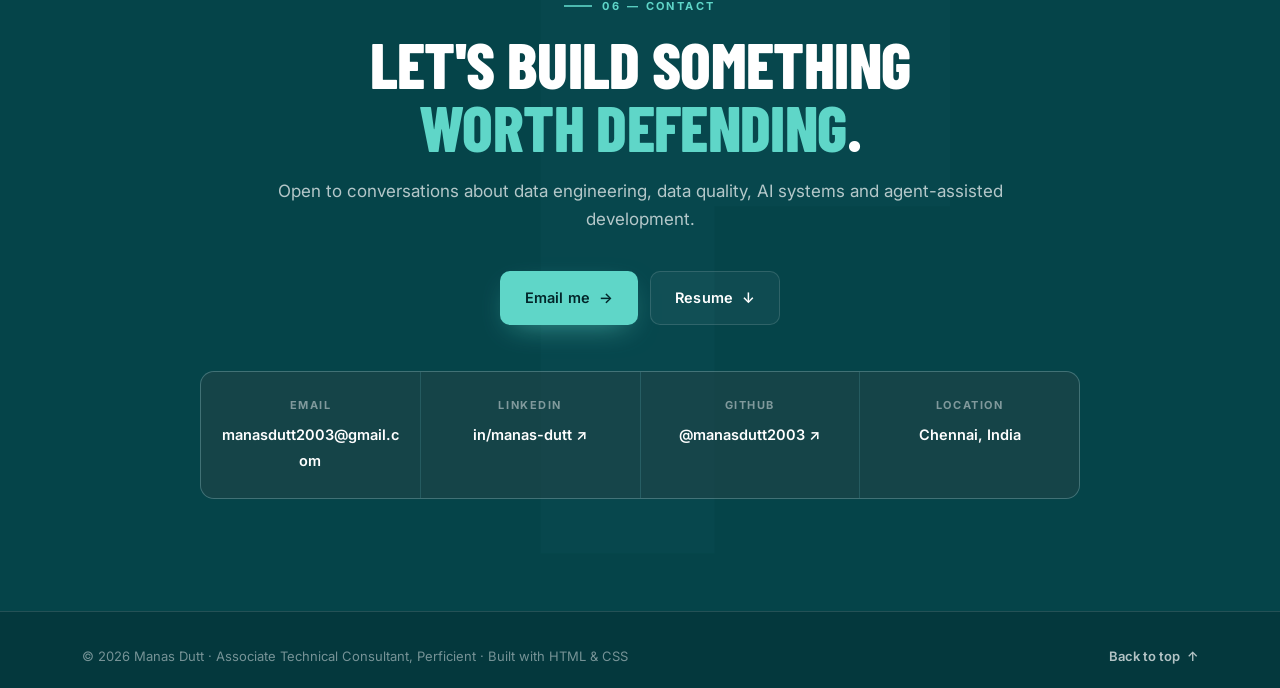
==== commit 6f865e0a: "Rebuild portfolio: capstone showcase, Perficient branding, assets The previous index.html was malfor" ====
--- a/index.html
+++ b/index.html
@@ -1,423 +1,757 @@
-<!DOCTYPE html>
-<html lang="en">
-<head>
-<meta charset="UTF-8">
-<meta name="viewport" content="width=device-width,initial-scale=1.0">
-<title>Manas Dutt | AI Engineer</title>
-
-<style>
-*{margin:0;padding:0;box-sizing:border-box}
-html{scroll-behavior:smooth}
-body{font-family:Arial,sans-serif;background:#08090c;color:#f5f5f5;line-height:1.6}
-a{text-decoration:none;color:inherit}
-span,label,header small,article small{color:#a78bfa}
-
-nav{
-height:70px;padding:0 7%;position:fixed;top:0;width:100%;
-display:flex;align-items:center;justify-content:space-between;
-background:#08090cee;backdrop-filter:blur(12px);
-border-bottom:1px solid #ffffff12;z-index:10
-}
-nav b{font-size:23px}
-nav div{display:flex;gap:25px;color:#aaa;font-size:14px}
-nav a:hover{color:#fff}
-
-header,section{max-width:1100px;margin:auto;padding:110px 5%}
-
-header{
-min-height:100vh;display:flex;flex-direction:column;
-justify-content:center
-}
-
-header h1{
-font-size:clamp(45px,7vw,75px);
-line-height:1.05;max-width:850px;margin:20px 0;
-letter-spacing:-3px
-}
-
-header p{
-max-width:650px;color:#999;font-size:17px;
-margin-bottom:30px
-}
-
-.btn{
-display:inline-block;background:#fff;color:#08090c;
-padding:12px 18px;border-radius:7px;margin:5px;
-font-size:14px;font-weight:bold
-}
-
-.btn.alt{
-background:transparent;color:#fff;
-border:1px solid #ffffff22
-}
-
-section{border-top:1px solid #ffffff0d}
-
-label{
-font-size:11px;letter-spacing:2px
-}
-
-h2{
-font-size:clamp(35px,5vw,55px);
-margin:15px 0 40px;line-height:1.1
-}
-
-section>p{
-color:#999;max-width:700px;font-size:16px
-}
-
-.skills,.projects{
-display:grid;grid-template-columns:repeat(2,1fr);gap:18px
-}
-
-.skills article,.projects article{
-background:#0e1015;border:1px solid #ffffff10;
-border-radius:14px;padding:25px;transition:.25s
-}
-
-.skills article:hover,.projects article:hover{
-transform:translateY(-5px);
-border-color:#a78bfa55
-}
-
-h3{font-size:21px;margin:10px 0}
-
-.skills p,.projects p{
-color:#999;font-size:14px
-}
-
-.projects article{
-min-height:280px;
-display:flex;
-flex-direction:column
-}
-
-.projects article em{
-font-style:normal;color:#aaa;
-font-size:11px;margin:20px 0
-}
-
-.projects article a{
-margin-top:auto;color:#a78bfa;font-size:13px
-}
-
-.projects article small{
-letter-spacing:1px
-}
-
-.contact{
-text-align:left
-}
-
-footer{
-text-align:center;padding:30px;color:#777;
-border-top:1px solid #ffffff10;font-size:12px
-}
-
-@media(max-width:700px){
-nav div{display:none}
-nav{padding:0 6%}
-header,section{padding:90px 6%}
-header h1{font-size:45px;letter-spacing:-2px}
-.skills,.projects{grid-template-columns:1fr}
-}
-</style>
-</head>
-
-<body>
-
-<!-- NAVIGATION -->
-<nav>
-<b>Manas<span>.</span></b>
-
-<div>
-<a href="#about">About</a>
-<a href="#skills">Skills</a>
-<a href="#projects">Projects</a>
-<a href="#contact">Contact</a>
-</div>
-
-<a href="https://github.com/manasdutt2003" target="_blank">GitHub ↗</a>
-</nav>
-
-
-<!-- HERO -->
-<header>
-<small>AI ENGINEER • ML • GENAI • FULL STACK</small>
-
-<h1>
-Building intelligent <span>systems</span>
-that solve real problems.
-</h1>
-
-<p>
-I'm Manas Dutt, a Computer Science graduate focused on
-Machine Learning, Deep Learning, Generative AI, RAG and
-full-stack AI applications.
-</p>
-
-<div>
-<a class="btn" href="#projects">View Projects →</a>
-<a class="btn alt" href="https://github.com/manasdutt2003" target="_blank">
-GitHub ↗
-</a>
-</div>
-</header>
-
-
-<!-- ABOUT -->
-<section id="about">
-
-<label>01 / ABOUT</label>
-
-<h2>
-Engineer focused on <span>intelligent systems.</span>
-</h2>
-
-<p>
-I build practical AI systems across machine learning,
-deep learning, computer vision, Generative AI, RAG and
-application development. I enjoy taking an idea from
-data and model development all the way to a usable
-application.
-</p>
-
-</section>
-
-
-<!-- SKILLS -->
-<section id="skills">
-
-<label>02 / SKILLS</label>
-
-<h2>
-Technical <span>Toolkit</span>
-</h2>
-
-<div class="skills">
-
-<article>
-<h3>AI / Machine Learning</h3>
-<p>
-Python · PyTorch · TensorFlow · Scikit-learn ·
-Pandas · NumPy · Keras
-</p>
-</article>
-
-<article>
-<h3>Generative AI</h3>
-<p>
-LLMs · RAG · LangChain · Embeddings · Vector DB ·
-Gemini · Llama
-</p>
-</article>
-
-<article>
-<h3>Development</h3>
-<p>
-FastAPI · React · Node.js · Express · JavaScript ·
-HTML · CSS · Tailwind
-</p>
-</article>
-
-<article>
-<h3>Data & Cloud</h3>
-<p>
-MySQL · MongoDB · Cassandra · AWS · CUDA ·
-Git · GitHub · SQL
-</p>
-</article>
-
-</div>
-</section>
-
-
-<!-- PROJECTS -->
-<section id="projects">
-
-<label>03 / PROJECTS</label>
-
-<h2>
-Selected <span>Work</span>
-</h2>
-
-<div class="projects">
-
-
-<article>
-
-<small>COMPUTER VISION</small>
-
-<h3>Shadow Detection & Removal</h3>
-
-<p>
-Deep learning system for detecting and removing
-shadows using PyTorch, attention mechanisms and
-ResNeXt.
-</p>
-
-<em>
-PyTorch · ResNeXt · Computer Vision
-</em>
-
-<a href="https://github.com/manasdutt2003/Shadow_detection_and_removal"
-target="_blank">
-GitHub →
-</a>
-
-</article>
-
-
-<article>
-
-<small>MACHINE LEARNING</small>
-
-<h3>Learning Style Identification</h3>
-
-<p>
-AI-powered learning style prediction using KAN,
-TabNet, SS-VAE, CatBoost and Gemini.
-</p>
-
-<em>
-CatBoost · TabNet · Gemini · Streamlit
-</em>
-
-<a href="https://learning-style-identification-using-semi-supervised-learning-6.streamlit.app/"
-target="_blank">
-Live Demo →
-</a>
-
-</article>
-
-
-<article>
-
-<small>GENERATIVE AI</small>
-
-<h3>AI Q&A Chatbot</h3>
-
-<p>
-LLM-based question answering application demonstrating
-modern Generative AI development.
-</p>
-
-<em>
-Python · LangChain · LLM · RAG
-</em>
-
-<a href="https://github.com/manasdutt2003/Q-A_ChatBot"
-target="_blank">
-GitHub →
-</a>
-
-</article>
-
-
-<article>
-
-<small>RAG</small>
-
-<h3>PDF Query AI</h3>
-
-<p>
-Document question-answering system using retrieval,
-embeddings, LangChain and Cassandra.
-</p>
-
-<em>
-LangChain · Cassandra · RAG
-</em>
-
-<a href="https://github.com/manasdutt2003/PDF_Query_using_LangChain_and_Cassandra"
-target="_blank">
-GitHub →
-</a>
-
-</article>
-
-
-<article>
-
-<small>DEEP LEARNING</small>
-
-<h3>Deepfake Detection</h3>
-
-<p>
-Computer vision project focused on detecting
-manipulated media using deep learning.
-</p>
-
-<em>
-Python · PyTorch · ResNet · Computer Vision
-</em>
-
-<a href="https://github.com/manasdutt2003/Deepfake-Detection-Model"
-target="_blank">
-GitHub →
-</a>
-
-</article>
-
-
-<article>
-
-<small>AI APPLICATION</small>
-
-<h3>Invoice Extractor</h3>
-
-<p>
-AI application for extracting structured information
-from invoice documents.
-</p>
-
-<em>
-Python · AI · Document Processing
-</em>
-
-<a href="https://github.com/manasdutt2003/InvoiceExtractor"
-target="_blank">
-GitHub →
-</a>
-
-</article>
-
-</div>
-</section>
-
-
-<!-- CONTACT -->
-<section id="contact" class="contact">
-
-<label>04 / CONTACT</label>
-
-<h2>
-Let's build something <span>intelligent.</span>
-</h2>
-
-<p>
-Interested in AI Engineering, Machine Learning,
-Generative AI and Software Engineering opportunities.
-</p>
-
-<br>
-
-<a class="btn" href="mailto:manasdutt2003@gmail.com">
-Email Me →
-</a>
-
-<a class="btn alt"
-href="https://www.linkedin.com/in/manas-dutt-1bb42228/"
-target="_blank">
-LinkedIn ↗
-</a>
-
-</section>
-
-
-<footer>
-© 2026 Manas Dutt · AI Engineer
-</footer>
-
-</body>
-</html>
+<!DOCTYPE html>
+<html lang="en">
+<head>
+<meta charset="UTF-8">
+<meta name="viewport" content="width=device-width, initial-scale=1">
+<title>Manas Dutt — Associate Technical Consultant, Perficient</title>
+<meta name="description" content="Manas Dutt — Associate Technical Consultant at Perficient. Data engineering, data quality, AI systems and agent engineering. Five capstone projects and open-source work.">
+<meta name="author" content="Manas Dutt">
+<meta name="theme-color" content="#075056">
+
+<meta property="og:type" content="website">
+<meta property="og:title" content="Manas Dutt — Associate Technical Consultant, Perficient">
+<meta property="og:description" content="Data engineering, data quality and AI systems. Five capstone projects built at the Perficient Global AI First Academy, plus open-source AI/ML work.">
+
+<link rel="preconnect" href="https://fonts.googleapis.com">
+<link rel="preconnect" href="https://fonts.gstatic.com" crossorigin>
+<link href="https://fonts.googleapis.com/css2?family=Barlow+Condensed:wght@600;700;800&family=Inter:wght@400;500;600;700&display=swap" rel="stylesheet">
+
+<link rel="icon" href="data:image/svg+xml,<svg xmlns='http://www.w3.org/2000/svg' viewBox='0 0 100 100'><rect width='100' height='100' rx='18' fill='%23075056'/><text x='50' y='71' font-family='Arial Narrow,Arial' font-weight='bold' font-size='58' fill='%235FD6C8' text-anchor='middle'>M</text></svg>">
+
+<link rel="stylesheet" href="style.css">
+</head>
+
+<body>
+
+<!-- ====================== NAV ====================== -->
+<nav class="nav">
+  <div class="wrap">
+    <a href="#top" class="brand">
+      <svg class="mark" viewBox="0 0 100 100" aria-hidden="true">
+        <rect width="100" height="100" rx="24" fill="#5FD6C8"/>
+        <path d="M24 74V26h13l13 22 13-22h13v48H63V48L50 70 37 48v26z" fill="#02262A"/>
+      </svg>
+      <span class="word">Manas<em>.</em></span>
+    </a>
+
+    <div class="nav-links">
+      <a href="#about">About</a>
+      <a href="#capstones">Capstones</a>
+      <a href="#projects">Projects</a>
+      <a href="#skills">Skills</a>
+      <a href="#credentials">Credentials</a>
+      <a href="#contact">Contact</a>
+    </div>
+
+    <a class="nav-cta" href="https://github.com/manasdutt2003" target="_blank" rel="noopener">GitHub &#8599;</a>
+  </div>
+</nav>
+
+<!-- ====================== HERO ====================== -->
+<header class="hero" id="top">
+  <div class="chev chev-a"></div>
+  <div class="chev chev-b"></div>
+  <div class="chev chev-c"></div>
+
+  <div class="wrap">
+    <div class="hero-grid">
+
+      <div>
+        <div class="status rise d1">
+          <i class="dot"></i> Associate Technical Consultant &#183; Perficient
+        </div>
+
+        <h1 class="rise d2">
+          Manas
+          <span class="l2">Dutt</span>
+        </h1>
+
+        <p class="hero-role rise d3">
+          Data &amp; AI Engineering
+          <span class="sep">&#183;</span>
+          <span class="org">Perficient</span>
+          <span class="sep">&#183;</span>
+          Chennai, India
+        </p>
+
+        <p class="hero-copy rise d4">
+          I build data systems that people can actually defend in a room &mdash; pipelines where
+          every row is accounted for, every number traces back to a source, and the whole thing
+          rebuilds from one command. Lately that work has run from hospital billing engines and
+          healthcare reconciliation to multi-agent AI development workflows.
+        </p>
+
+        <div class="btn-row rise d5">
+          <a class="btn btn-primary" href="#capstones">View Capstones <span class="ar">&#8594;</span></a>
+          <a class="btn btn-ghost" href="assets/Manas_Dutt_Resume.pdf" target="_blank" rel="noopener">Download Resume <span class="ar">&#8595;</span></a>
+          <a class="btn btn-ghost" href="https://github.com/manasdutt2003" target="_blank" rel="noopener">GitHub <span class="ar">&#8599;</span></a>
+        </div>
+      </div>
+
+      <div class="portrait rise d3">
+        <div class="portrait-frame">
+          <img src="assets/profile-photo.webp" alt="Manas Dutt" width="620" height="620">
+        </div>
+        <div class="portrait-tag">AI First Academy &#183; 2026</div>
+      </div>
+
+    </div>
+
+    <div class="stat-strip rise d6">
+      <div class="stat"><b>5</b><span>Capstone projects</span></div>
+      <div class="stat"><b>1,100+</b><span>Files shipped</span></div>
+      <div class="stat"><b>900+</b><span>Automated tests</span></div>
+      <div class="stat"><b>$6.07M</b><span>Reconciled to the cent</span></div>
+    </div>
+  </div>
+</header>
+
+<!-- ====================== ABOUT ====================== -->
+<section id="about">
+  <div class="wrap">
+    <span class="eyebrow">01 &#8212; About</span>
+    <h2 class="section-title">Engineer for data<br>you can <em>defend</em>.</h2>
+
+    <div class="about-grid" style="margin-top:46px">
+      <div class="about-copy">
+        <p>
+          I'm <strong>Manas Dutt</strong>, an <span class="hl">Associate Technical Consultant at Perficient</span>,
+          based in Chennai. My work sits where data engineering meets AI: cleaning and reconciling
+          messy real-world data, then building the systems and agents that keep it honest.
+        </p>
+        <p>
+          Over five intensive weeks at the <strong>Perficient Global AI First Academy</strong> I shipped five
+          production-shaped capstones &mdash; an object-oriented hospital management system, a 179-task
+          Pandas analytics engine, a data-trust pipeline for a grocery delivery business, a healthcare
+          finance reconciliation and audit pack, and a ledger-first cleaning tool built by two
+          AI agents that check each other.
+        </p>
+        <p>
+          A thread runs through all of them: <strong>nothing disappears quietly</strong>. Every excluded row is
+          counted and explained, every output is hashed, every figure is traceable back to a received
+          record, and every pipeline reruns to the same answer. When something doesn't hold up, the
+          scorecard says so rather than hiding it.
+        </p>
+        <p>
+          Before Perficient I studied Computer Science at <strong>VIT Chennai</strong>, built backend
+          systems as a Software Engineering Intern at Hetu Labs, and ran faculty-mentored computer-vision
+          research on deepfake detection. Alongside that I work on applied AI &mdash; multimodal LLMs,
+          RAG and vector search, and vision models &mdash; from a shadow-removal network that improved
+          on DESDNet by 18% IoU to a Gemini-powered invoice analyzer.
+        </p>
+      </div>
+
+      <dl class="facts">
+        <div class="fact"><dt>Role</dt><dd>Associate Technical Consultant</dd></div>
+        <div class="fact"><dt>Company</dt><dd>Perficient</dd></div>
+        <div class="fact"><dt>Based in</dt><dd>Chennai, India</dd></div>
+        <div class="fact"><dt>Program</dt><dd>Global AI First Academy<br>GGTP&nbsp;CHN&nbsp;DP&nbsp;SEP&nbsp;26</dd></div>
+        <div class="fact"><dt>Education</dt><dd>B.Tech CSE, VIT Chennai<br>CGPA 8.74 / 10</dd></div>
+        <div class="fact"><dt>Focus</dt><dd>Data Engineering &#183; Data Quality<br>AI &amp; Agent Systems</dd></div>
+        <div class="fact"><dt>Core stack</dt><dd>Python &#183; SQL &#183; Pandas<br>DuckDB &#183; Databricks &#183; PyTorch</dd></div>
+        <div class="fact"><dt>GitHub</dt><dd><a href="https://github.com/manasdutt2003" target="_blank" rel="noopener">@manasdutt2003 &#8599;</a></dd></div>
+        <div class="fact"><dt>Email</dt><dd><a href="mailto:manasdutt2003@gmail.com">manasdutt2003@gmail.com</a></dd></div>
+      </dl>
+    </div>
+  </div>
+</section>
+
+<!-- ====================== CAPSTONES ====================== -->
+<section id="capstones">
+  <div class="wrap">
+    <span class="eyebrow">02 &#8212; Capstone Program</span>
+
+    <div class="program-head">
+      <div>
+        <h2 class="section-title">Five weeks.<br>Five <em>shipped</em> systems.</h2>
+        <p class="section-lede">
+          The individual capstone track at the Perficient Global AI First Academy. Each week was a
+          complete delivery &mdash; brief, plan, code, tests, documentation and a stakeholder-ready
+          readout. The numbers below are taken straight from each project's verified output.
+        </p>
+      </div>
+      <span class="badge-internal">&#128274; Internal repository &#183; Perficient-Corporate</span>
+    </div>
+
+    <div class="timeline">
+
+      <!-- ---------- WEEK 1 ---------- -->
+      <article class="cap">
+        <div class="numeral">01</div>
+        <div class="cap-top">
+          <span class="wk">Week 01</span>
+          <span class="domain">Python &#183; OOP &#183; Git</span>
+        </div>
+        <h3>CityCare Hospital Management System</h3>
+        <p class="sub">A menu-driven HMS in pure Python &mdash; no third-party libraries, no shortcuts.</p>
+        <p>
+          A full hospital operations system for CityCare: patients, doctors, nurses, wards,
+          appointments, prescriptions, billing and ambulances, modelled as a proper class hierarchy
+          with encapsulation, inheritance, polymorphism and abstract billing contracts. Delivered as
+          three tagged releases planned across milestones and sprints, exactly as a client engagement
+          would be run.
+        </p>
+
+        <div class="metrics">
+          <div class="metric"><b>3</b><span>Tagged releases</span></div>
+          <div class="metric"><b>7</b><span>Core modules M1&#8211;M7</span></div>
+          <div class="metric"><b>20</b><span>Advanced scenarios</span></div>
+          <div class="metric"><b>0</b><span>External dependencies</span></div>
+        </div>
+
+        <ul class="highlights">
+          <li><b>Release 1</b> &mdash; entities, data protection via private attributes, multilevel inheritance with <code>super()</code>, a <code>Billable</code> ABC contract and a custom exception hierarchy.</li>
+          <li><b>Release 2</b> &mdash; ten advanced scenarios: OPD&#8594;IPD status by composition, ward transfer with per-ward charging, insurance payment strategies and doctor-leave rescheduling.</li>
+          <li><b>Release 3</b> &mdash; ten further features plus a full <code>unittest</code> suite and seeded CityCare sample data.</li>
+          <li>Milestones, sprint notes and a changelog kept alongside the code &mdash; the delivery is as documented as the system.</li>
+        </ul>
+
+        <div class="cap-foot">
+          <div class="stack">
+            <span class="chip">Python 3.10+</span>
+            <span class="chip">OOP</span>
+            <span class="chip">abc / ABC</span>
+            <span class="chip">unittest</span>
+            <span class="chip">Git &amp; tagging</span>
+            <span class="chip">Standard library only</span>
+          </div>
+          <a class="repo-link" href="https://github.com/Perficient-Corporate/GGTP_CHN_DP_SEP_26/tree/main/Projects/Individual/Manas%20Dutt/Week%201/Capstone_1" target="_blank" rel="noopener">
+            <svg viewBox="0 0 16 16" fill="currentColor" aria-hidden="true"><path d="M8 0C3.58 0 0 3.58 0 8c0 3.54 2.29 6.53 5.47 7.59.4.07.55-.17.55-.38 0-.19-.01-.82-.01-1.49-2.01.37-2.53-.49-2.69-.94-.09-.23-.48-.94-.82-1.13-.28-.15-.68-.52-.01-.53.63-.01 1.08.58 1.23.82.72 1.21 1.87.87 2.33.66.07-.52.28-.87.51-1.07-1.78-.2-3.64-.89-3.64-3.95 0-.87.31-1.59.82-2.15-.08-.2-.36-1.02.08-2.12 0 0 .67-.21 2.2.82.64-.18 1.32-.27 2-.27s1.36.09 2 .27c1.53-1.04 2.2-.82 2.2-.82.44 1.1.16 1.92.08 2.12.51.56.82 1.27.82 2.15 0 3.07-1.87 3.75-3.65 3.95.29.25.54.73.54 1.48 0 1.07-.01 1.93-.01 2.2 0 .21.15.46.55.38A8.01 8.01 0 0 0 16 8c0-4.42-3.58-8-8-8z"/></svg>
+            View repository
+          </a>
+        </div>
+      </article>
+
+      <!-- ---------- WEEK 2 ---------- -->
+      <article class="cap">
+        <div class="numeral">02</div>
+        <div class="cap-top">
+          <span class="wk">Week 02</span>
+          <span class="domain">Pandas &#183; Analytics &#183; Visualization</span>
+        </div>
+        <h3>Banking Records Analysis Engine</h3>
+        <p class="sub">179 analytical tasks over 13,000 messy banking transactions.</p>
+        <p>
+          An end-to-end Pandas capstone on real-shaped banking data: currency columns arriving as
+          <code>&#8364;1,234.5</code>, <code>INR 200</code> and <code>$10k</code>; dates in four
+          incompatible formats; categoricals spelled five different ways. Every one of the 179 tasks
+          is answered in code, with results captured to a reproducible output log.
+        </p>
+
+        <div class="metrics">
+          <div class="metric"><b>179</b><span>Tasks answered</span></div>
+          <div class="metric"><b>13,002</b><span>Rows &#215; 41 columns</span></div>
+          <div class="metric"><b>25</b><span>Charts &amp; dashboards</span></div>
+          <div class="metric"><b>1,609</b><span>Lines of verified output</span></div>
+        </div>
+
+        <ul class="highlights">
+          <li><b>Sprint 1 (Q1&#8211;Q60)</b> &mdash; missing values, duplicates, type conversion, standardization, filtering and group aggregations.</li>
+          <li><b>Sprint 2 (Q61&#8211;Q120)</b> &mdash; <code>loc</code>/<code>iloc</code>, pagination, all four join types, multi-key merges against 3,000 loan records, ranking, cumulative calculations and performance optimization.</li>
+          <li><b>Sprint 3 (Q121&#8211;Q179)</b> &mdash; data-quality scoring, audit tables, constraint validation, customer-lifetime-value analysis and a 2&#215;3 investment dashboard.</li>
+          <li>Custom <code>to_num()</code> and <code>to_date()</code> parsers; raw and aggregated frames kept separate, with row-count validation after every cleaning step.</li>
+        </ul>
+
+        <div class="cap-foot">
+          <div class="stack">
+            <span class="chip">Pandas</span>
+            <span class="chip">NumPy</span>
+            <span class="chip">Matplotlib</span>
+            <span class="chip">openpyxl</span>
+            <span class="chip">Data governance</span>
+            <span class="chip">CLV analytics</span>
+          </div>
+          <a class="repo-link" href="https://github.com/Perficient-Corporate/GGTP_CHN_DP_SEP_26/tree/main/Projects/Individual/Manas%20Dutt/Week%202/Capstone_2" target="_blank" rel="noopener">
+            <svg viewBox="0 0 16 16" fill="currentColor" aria-hidden="true"><path d="M8 0C3.58 0 0 3.58 0 8c0 3.54 2.29 6.53 5.47 7.59.4.07.55-.17.55-.38 0-.19-.01-.82-.01-1.49-2.01.37-2.53-.49-2.69-.94-.09-.23-.48-.94-.82-1.13-.28-.15-.68-.52-.01-.53.63-.01 1.08.58 1.23.82.72 1.21 1.87.87 2.33.66.07-.52.28-.87.51-1.07-1.78-.2-3.64-.89-3.64-3.95 0-.87.31-1.59.82-2.15-.08-.2-.36-1.02.08-2.12 0 0 .67-.21 2.2.82.64-.18 1.32-.27 2-.27s1.36.09 2 .27c1.53-1.04 2.2-.82 2.2-.82.44 1.1.16 1.92.08 2.12.51.56.82 1.27.82 2.15 0 3.07-1.87 3.75-3.65 3.95.29.25.54.73.54 1.48 0 1.07-.01 1.93-.01 2.2 0 .21.15.46.55.38A8.01 8.01 0 0 0 16 8c0-4.42-3.58-8-8-8z"/></svg>
+            View repository
+          </a>
+        </div>
+      </article>
+
+      <!-- ---------- WEEK 3 ---------- -->
+      <article class="cap">
+        <div class="numeral">03</div>
+        <div class="cap-top">
+          <span class="wk">Week 03</span>
+          <span class="domain">Data Trust &#183; SQL &#183; LLM Insights</span>
+        </div>
+        <h3>QuickMart Data Trust Pipeline</h3>
+        <p class="sub">Three messy extracts, no clean version of the truth &mdash; and numbers the room won't argue with.</p>
+        <p>
+          A grocery delivery business across four cities had three unreconciled systems and a
+          leadership deck due Monday. This pipeline takes the files exactly as received and produces
+          figures that tie every way they are cut &mdash; with every excluded, changed or questioned
+          order counted, explained and traceable back to a received row. Same files in, same answer
+          out, every time.
+        </p>
+
+        <div class="metrics">
+          <div class="metric"><b>6,103</b><span>Raw orders ingested</span></div>
+          <div class="metric"><b>398</b><span>Tests passing</span></div>
+          <div class="metric"><b>&#8377;7,756</b><span>Commission leakage found</span></div>
+          <div class="metric"><b>&#8377;2.31M</b><span>Delivered sales, reconciled</span></div>
+        </div>
+
+        <ul class="highlights">
+          <li><b>Deduplication that doesn't destroy evidence</b> &mdash; whole-row copies, conflicting repeats, same-person customers and product repeats separated into four classes, applied in a defended order so genuine repeat purchases survive.</li>
+          <li><b>12 validation rules (R01&#8211;R12)</b> across customer, product, price, date, quantity and status, with strict and lenient populations compared and the delta defended row by row.</li>
+          <li><b>SQL &#8596; Python parity tests</b> &mdash; 96 SQL question files and the Python pipeline must agree, or the build fails.</li>
+          <li><b>LLM insights, verified not trusted</b> &mdash; leadership prose drafted from aggregated mart JSON at temperature 0 / seed 42, then every drafted figure checked against a mart. The test suite plants a fake &#8377;9,999,999.99 and the verifier catches it.</li>
+          <li><b>An honest scorecard</b> &mdash; 23 acceptance criteria verified live: 20 PASS, 2 PARTIAL, 1 FAIL, with what isn't done named explicitly rather than glossed over.</li>
+        </ul>
+
+        <div class="cap-foot">
+          <div class="stack">
+            <span class="chip">Python</span>
+            <span class="chip">SQL</span>
+            <span class="chip">pytest</span>
+            <span class="chip">ruff + mypy</span>
+            <span class="chip">sqlfluff</span>
+            <span class="chip">LLM verification</span>
+            <span class="chip">Offline dashboard</span>
+          </div>
+          <a class="repo-link" href="https://github.com/Perficient-Corporate/GGTP_CHN_DP_SEP_26/tree/main/Projects/Individual/Manas%20Dutt/Week%203/Capstone_3" target="_blank" rel="noopener">
+            <svg viewBox="0 0 16 16" fill="currentColor" aria-hidden="true"><path d="M8 0C3.58 0 0 3.58 0 8c0 3.54 2.29 6.53 5.47 7.59.4.07.55-.17.55-.38 0-.19-.01-.82-.01-1.49-2.01.37-2.53-.49-2.69-.94-.09-.23-.48-.94-.82-1.13-.28-.15-.68-.52-.01-.53.63-.01 1.08.58 1.23.82.72 1.21 1.87.87 2.33.66.07-.52.28-.87.51-1.07-1.78-.2-3.64-.89-3.64-3.95 0-.87.31-1.59.82-2.15-.08-.2-.36-1.02.08-2.12 0 0 .67-.21 2.2.82.64-.18 1.32-.27 2-.27s1.36.09 2 .27c1.53-1.04 2.2-.82 2.2-.82.44 1.1.16 1.92.08 2.12.51.56.82 1.27.82 2.15 0 3.07-1.87 3.75-3.65 3.95.29.25.54.73.54 1.48 0 1.07-.01 1.93-.01 2.2 0 .21.15.46.55.38A8.01 8.01 0 0 0 16 8c0-4.42-3.58-8-8-8z"/></svg>
+            View repository
+          </a>
+        </div>
+      </article>
+
+      <!-- ---------- WEEK 4 ---------- -->
+      <article class="cap">
+        <div class="numeral">04</div>
+        <div class="cap-top">
+          <span class="wk">Week 04</span>
+          <span class="domain">Healthcare &#183; Finance Recon &#183; Audit</span>
+        </div>
+        <h3>CloneStream Healthcare Data Crisis</h3>
+        <p class="sub">Finance deadline Wednesday 5PM. Auditors on-site Friday. One command rebuilds everything in 18 seconds.</p>
+        <p>
+          A hospital network found integrity problems across claims, visits and medical records, with
+          an unexplained revenue gap and auditors arriving. This repository finds what broke, cleans
+          the data, reconciles the money, plans the fix and packages the evidence &mdash; all as code,
+          versioned, tested and reproducible. Delivered across five sprints, each on its own branch
+          and tag.
+        </p>
+
+        <div class="metrics">
+          <div class="metric"><b>$6.07M</b><span>Ties to the cent</span></div>
+          <div class="metric"><b>441</b><span>DQ rules run</span></div>
+          <div class="metric"><b>349</b><span>Tests</span></div>
+          <div class="metric"><b>18s</b><span>Full rebuild</span></div>
+        </div>
+
+        <ul class="highlights">
+          <li><b>Every claim dollar sits in exactly one bucket</b> &mdash; paid $1.95M, adjustments $0.64M, denied $1.12M, under appeal $0.16M, pipeline $2.23M. They reconcile to $6,066,812.08 exactly, and the build fails if they don't.</li>
+          <li><b>Certain and estimated figures are never blended</b> &mdash; $1,945,489 paid (certain) is reported separately from $1.17M expected recovery (range $1.04M&#8211;$1.30M).</li>
+          <li><b>The courage to say "not determinable"</b> &mdash; the claim&#8594;bill link points at the wrong patient on 250 of 250 claims, so the over-charging question is declared unanswerable rather than answered precisely and wrongly.</li>
+          <li><b>Root cause, not symptoms</b> &mdash; 14 hypotheses tested; the failure rate is statistically flat across all seven years (p = 0.96), proving a design gap rather than a recent incident.</li>
+          <li><b>Audit-ready by construction</b> &mdash; 49 ingest validators, per-run logs, a SHA-256 fingerprint on every output, and <code>make verify</code> failing if a single file was edited.</li>
+          <li>Also ships: Slack threshold alerts, a scheduled Databricks job, a Power BI build guide, and memos for Finance, Compliance and Patient Care.</li>
+        </ul>
+
+        <div class="cap-foot">
+          <div class="stack">
+            <span class="chip">Python</span>
+            <span class="chip">DuckDB</span>
+            <span class="chip">SQL</span>
+            <span class="chip">pytest</span>
+            <span class="chip">Databricks</span>
+            <span class="chip">Power BI</span>
+            <span class="chip">GitHub Actions</span>
+            <span class="chip">SHA-256 audit trail</span>
+          </div>
+          <a class="repo-link" href="https://github.com/Perficient-Corporate/GGTP_CHN_DP_SEP_26/tree/main/Projects/Individual/Manas%20Dutt/Week%204/Capstone_4" target="_blank" rel="noopener">
+            <svg viewBox="0 0 16 16" fill="currentColor" aria-hidden="true"><path d="M8 0C3.58 0 0 3.58 0 8c0 3.54 2.29 6.53 5.47 7.59.4.07.55-.17.55-.38 0-.19-.01-.82-.01-1.49-2.01.37-2.53-.49-2.69-.94-.09-.23-.48-.94-.82-1.13-.28-.15-.68-.52-.01-.53.63-.01 1.08.58 1.23.82.72 1.21 1.87.87 2.33.66.07-.52.28-.87.51-1.07-1.78-.2-3.64-.89-3.64-3.95 0-.87.31-1.59.82-2.15-.08-.2-.36-1.02.08-2.12 0 0 .67-.21 2.2.82.64-.18 1.32-.27 2-.27s1.36.09 2 .27c1.53-1.04 2.2-.82 2.2-.82.44 1.1.16 1.92.08 2.12.51.56.82 1.27.82 2.15 0 3.07-1.87 3.75-3.65 3.95.29.25.54.73.54 1.48 0 1.07-.01 1.93-.01 2.2 0 .21.15.46.55.38A8.01 8.01 0 0 0 16 8c0-4.42-3.58-8-8-8z"/></svg>
+            View repository
+          </a>
+        </div>
+      </article>
+
+      <!-- ---------- WEEK 5 ---------- -->
+      <article class="cap">
+        <div class="numeral">05</div>
+        <div class="cap-top">
+          <span class="wk">Week 05</span>
+          <span class="domain">AI Agents &#183; MCP &#183; Claude Code</span>
+        </div>
+        <h3>Sales Sentinel &amp; Agent Engineering</h3>
+        <p class="sub">Two AI agents that check each other, with a hook-enforced boundary between them.</p>
+        <p>
+          A three-day arc through AI-assisted engineering: structured LLM extraction, then a
+          Claude Code sandbox with custom instructions, hooks and an MCP server, then a real product &mdash;
+          <strong>Sales Sentinel</strong>, a ledger-first cleaning pipeline for daily retail sales CSVs
+          that replaces a two-hour manual job with one command, built and maintained by a
+          <strong>coder agent</strong> and a <strong>tester agent</strong> that are structurally
+          prevented from doing each other's job.
+        </p>
+
+        <div class="metrics">
+          <div class="metric"><b>180</b><span>Tests &#183; 95% branch</span></div>
+          <div class="metric"><b>47/47</b><span>Spec rules covered</span></div>
+          <div class="metric"><b>90.4%</b><span>Mutants killed</span></div>
+          <div class="metric"><b>26/26</b><span>Boundary cases held</span></div>
+        </div>
+
+        <ul class="highlights">
+          <li><b>Every input row gets exactly one fate</b> &mdash; recorded in <code>row_ledger.csv</code>. Rows <em>and</em> money must reconcile or the run fails. Nothing is silently dropped by a <code>dropna()</code>.</li>
+          <li><b>Content-replay detection</b> &mdash; deduping on ID finds zero duplicates here; replay detection finds 70, reported as bursts with their revenue impact and a switchable policy.</li>
+          <li><b>Hook-enforced agent boundary</b> &mdash; the tester writes tests from the spec and can never touch <code>src/</code>; the coder writes code and can never touch <code>tests/</code>. Ask the coder to "just fix the failing test" and the guard denies it and logs the attempt.</li>
+          <li><b>A local MCP server</b> gives both agents real data-quality tools, plus a domain skill the agents load automatically.</li>
+          <li><code>Decimal</code> money with half-up rounding, hierarchical median imputation after dedupe, four DAMA quality dimensions, and exit codes 0/1/2/3 for schedulers.</li>
+          <li><b>Days 1&#8211;2</b> &mdash; a hardened invoice-extraction prompt that returns parse-safe JSON every run, and a sandbox exploring <code>CLAUDE.md</code>, hook exit-code semantics and a FastMCP text-tools server.</li>
+        </ul>
+
+        <div class="cap-foot">
+          <div class="stack">
+            <span class="chip">Claude Code</span>
+            <span class="chip">MCP / FastMCP</span>
+            <span class="chip">Agent hooks</span>
+            <span class="chip">Python 3.11+</span>
+            <span class="chip">pytest + hypothesis</span>
+            <span class="chip">Mutation testing</span>
+            <span class="chip">Anthropic API</span>
+          </div>
+          <a class="repo-link" href="https://github.com/Perficient-Corporate/GGTP_CHN_DP_SEP_26/tree/main/Projects/Individual/Manas%20Dutt/Week%205/Capstone_5" target="_blank" rel="noopener">
+            <svg viewBox="0 0 16 16" fill="currentColor" aria-hidden="true"><path d="M8 0C3.58 0 0 3.58 0 8c0 3.54 2.29 6.53 5.47 7.59.4.07.55-.17.55-.38 0-.19-.01-.82-.01-1.49-2.01.37-2.53-.49-2.69-.94-.09-.23-.48-.94-.82-1.13-.28-.15-.68-.52-.01-.53.63-.01 1.08.58 1.23.82.72 1.21 1.87.87 2.33.66.07-.52.28-.87.51-1.07-1.78-.2-3.64-.89-3.64-3.95 0-.87.31-1.59.82-2.15-.08-.2-.36-1.02.08-2.12 0 0 .67-.21 2.2.82.64-.18 1.32-.27 2-.27s1.36.09 2 .27c1.53-1.04 2.2-.82 2.2-.82.44 1.1.16 1.92.08 2.12.51.56.82 1.27.82 2.15 0 3.07-1.87 3.75-3.65 3.95.29.25.54.73.54 1.48 0 1.07-.01 1.93-.01 2.2 0 .21.15.46.55.38A8.01 8.01 0 0 0 16 8c0-4.42-3.58-8-8-8z"/></svg>
+            View repository
+          </a>
+        </div>
+      </article>
+
+    </div>
+  </div>
+</section>
+
+<!-- ====================== PROJECTS ====================== -->
+<section id="projects">
+  <div class="wrap">
+    <span class="eyebrow">03 &#8212; Open Source</span>
+    <h2 class="section-title">Applied AI, <em>in public</em>.</h2>
+    <p class="section-lede">
+      Independent work on GitHub &mdash; computer vision, generative AI, RAG systems and full-stack
+      applications. Every card links to its repository.
+    </p>
+
+    <div class="proj-grid">
+
+      <article class="proj">
+        <span class="tag">Computer Vision</span>
+        <h3>Shadow Detection &amp; Removal</h3>
+        <p>Improved on DESDNet by <b>18% IoU</b> for detecting and removing shadows, with inference optimized across 10,000+ satellite images.</p>
+        <div class="stack"><span class="chip">PyTorch</span><span class="chip">OpenCV</span><span class="chip">DESDNet</span></div>
+        <a class="go" href="https://github.com/manasdutt2003/Shadow_detection_and_removal" target="_blank" rel="noopener">View repository <span class="ar">&#8594;</span></a>
+      </article>
+
+      <article class="proj">
+        <span class="tag">Machine Learning &#183; Live</span>
+        <h3>Learning Style Identification</h3>
+        <p>Predicts a learner's style from <b>18 behavioural features</b> using KAN, TabNet, SS-VAE and CatBoost, with Gemini turning each profile into a personalised study plan.</p>
+        <div class="stack"><span class="chip">CatBoost</span><span class="chip">TabNet</span><span class="chip">SS-VAE</span><span class="chip">Streamlit</span></div>
+        <a class="go live" href="https://learning-style-identification-using-semi-supervised-learning-6.streamlit.app/" target="_blank" rel="noopener">Open live demo <span class="ar">&#8599;</span></a>
+      </article>
+
+      <article class="proj">
+        <span class="tag">Deep Learning</span>
+        <h3>Deepfake Detection</h3>
+        <p>A CNN-based deepfake detection system covering preprocessing, training and evaluation &mdash; built as faculty-mentored research at VIT Chennai.</p>
+        <div class="stack"><span class="chip">PyTorch</span><span class="chip">OpenCV</span><span class="chip">CNN</span></div>
+        <a class="go" href="https://github.com/manasdutt2003/Deepfake-Detection-Model" target="_blank" rel="noopener">View repository <span class="ar">&#8594;</span></a>
+      </article>
+
+      <article class="proj">
+        <span class="tag">RAG</span>
+        <h3>PDF Query Engine</h3>
+        <p>Ask questions of any PDF. Documents are chunked, embedded and indexed in Cassandra, then retrieved through LangChain for grounded answers.</p>
+        <div class="stack"><span class="chip">LangChain</span><span class="chip">Cassandra</span><span class="chip">Embeddings</span></div>
+        <a class="go" href="https://github.com/manasdutt2003/PDF_Query_using_LangChain_and_Cassandra" target="_blank" rel="noopener">View repository <span class="ar">&#8594;</span></a>
+      </article>
+
+      <article class="proj">
+        <span class="tag">Generative AI</span>
+        <h3>Q&amp;A Chatbot</h3>
+        <p>A conversational question-answering application over modern LLMs, with prompt handling and response streaming built from the ground up.</p>
+        <div class="stack"><span class="chip">Python</span><span class="chip">LangChain</span><span class="chip">LLM</span></div>
+        <a class="go" href="https://github.com/manasdutt2003/Q-A_ChatBot" target="_blank" rel="noopener">View repository <span class="ar">&#8594;</span></a>
+      </article>
+
+      <article class="proj">
+        <span class="tag">Vector Search</span>
+        <h3>Semantic Document Search</h3>
+        <p>A full RAG pipeline &mdash; document chunking, sentence-transformer embeddings, Pinecone vector retrieval and LLM generation &mdash; for natural-language Q&amp;A over unstructured documents.</p>
+        <div class="stack"><span class="chip">Pinecone</span><span class="chip">LangChain</span><span class="chip">Gemini</span></div>
+        <a class="go" href="https://github.com/manasdutt2003/QuerySearch_Using_PineConeDB_and_LangChain" target="_blank" rel="noopener">View repository <span class="ar">&#8594;</span></a>
+      </article>
+
+      <article class="proj">
+        <span class="tag">Document AI</span>
+        <h3>Invoice Intelligence Extractor</h3>
+        <p>A multimodal invoice analyzer on <b>Gemini 2.5 Flash</b> &mdash; image-based Q&amp;A plus structured JSON extraction of invoice number, date, vendor, total and tax.</p>
+        <div class="stack"><span class="chip">Gemini 2.5 Flash</span><span class="chip">Streamlit</span><span class="chip">Multimodal</span></div>
+        <a class="go" href="https://github.com/manasdutt2003/InvoiceExtractor" target="_blank" rel="noopener">View repository <span class="ar">&#8594;</span></a>
+      </article>
+
+      <article class="proj">
+        <span class="tag">Generative AI</span>
+        <h3>Blog Generation with Llama</h3>
+        <p>Long-form content generation driven by Llama through LangChain, with controllable tone, audience and length parameters.</p>
+        <div class="stack"><span class="chip">Llama</span><span class="chip">LangChain</span><span class="chip">Python</span></div>
+        <a class="go" href="https://github.com/manasdutt2003/BlogGeneration_using_Llama_and_Langchain" target="_blank" rel="noopener">View repository <span class="ar">&#8594;</span></a>
+      </article>
+
+      <article class="proj">
+        <span class="tag">Full Stack</span>
+        <h3>MSME Invest Connect</h3>
+        <p>A full-stack investment platform connecting MSMEs with investors, built on JWT-authenticated REST APIs with optimized MongoDB queries.</p>
+        <div class="stack"><span class="chip">React</span><span class="chip">Node.js</span><span class="chip">Express.js</span><span class="chip">MongoDB</span></div>
+        <a class="go" href="https://github.com/manasdutt2003/msme-invest-connect" target="_blank" rel="noopener">View repository <span class="ar">&#8594;</span></a>
+      </article>
+
+      <article class="proj">
+        <span class="tag">Full Stack</span>
+        <h3>Unified Workspace</h3>
+        <p>A single workspace that brings scattered productivity tools into one interface with a shared data model.</p>
+        <div class="stack"><span class="chip">JavaScript</span><span class="chip">React</span><span class="chip">Node.js</span></div>
+        <a class="go" href="https://github.com/manasdutt2003/unified-workspace" target="_blank" rel="noopener">View repository <span class="ar">&#8594;</span></a>
+      </article>
+
+      <article class="proj">
+        <span class="tag">Web App</span>
+        <h3>FinanceOwl</h3>
+        <p>A personal finance tracker for budgets, spending patterns and category-level insight into where the money actually goes.</p>
+        <div class="stack"><span class="chip">JavaScript</span><span class="chip">Charts</span><span class="chip">Web</span></div>
+        <a class="go" href="https://github.com/manasdutt2003/FinanceOwl" target="_blank" rel="noopener">View repository <span class="ar">&#8594;</span></a>
+      </article>
+
+      <article class="proj">
+        <span class="tag">Web App</span>
+        <h3>LeetMetric</h3>
+        <p>A TypeScript dashboard that visualises competitive-programming progress &mdash; solve rates, difficulty mix and streaks over time.</p>
+        <div class="stack"><span class="chip">TypeScript</span><span class="chip">REST API</span><span class="chip">Dataviz</span></div>
+        <a class="go" href="https://github.com/manasdutt2003/LeetMetric" target="_blank" rel="noopener">View repository <span class="ar">&#8594;</span></a>
+      </article>
+
+      <article class="proj">
+        <span class="tag">Web Platform</span>
+        <h3>Integrated Tracking &amp; Reporting</h3>
+        <p>A tracking and reporting system that consolidates activity data into consistent, shareable operational reports.</p>
+        <div class="stack"><span class="chip">HTML</span><span class="chip">CSS</span><span class="chip">JavaScript</span></div>
+        <a class="go" href="https://github.com/manasdutt2003/Integrated-Tracking-and-Reporting-System" target="_blank" rel="noopener">View repository <span class="ar">&#8594;</span></a>
+      </article>
+
+      <article class="proj">
+        <span class="tag">Web</span>
+        <h3>Developer Portfolio</h3>
+        <p>An earlier iteration of this site &mdash; a component-driven personal portfolio built in JavaScript with a reusable section system.</p>
+        <div class="stack"><span class="chip">JavaScript</span><span class="chip">React</span><span class="chip">CSS</span></div>
+        <a class="go" href="https://github.com/manasdutt2003/developer-portfolio" target="_blank" rel="noopener">View repository <span class="ar">&#8594;</span></a>
+      </article>
+
+      <article class="proj">
+        <span class="tag">More</span>
+        <h3>Everything Else</h3>
+        <p>Eighteen public repositories and counting &mdash; experiments, tooling and side projects across AI, data and the web.</p>
+        <div class="stack"><span class="chip">18 repositories</span><span class="chip">Python</span><span class="chip">TypeScript</span></div>
+        <a class="go" href="https://github.com/manasdutt2003?tab=repositories" target="_blank" rel="noopener">Browse all on GitHub <span class="ar">&#8599;</span></a>
+      </article>
+
+    </div>
+  </div>
+</section>
+
+<!-- ====================== SKILLS ====================== -->
+<section id="skills">
+  <div class="wrap">
+    <span class="eyebrow">04 &#8212; Capabilities</span>
+    <h2 class="section-title">Technical <em>toolkit</em>.</h2>
+    <p class="section-lede">Everything below has been used to ship something that runs, not just to pass a tutorial.</p>
+
+    <div class="skill-grid">
+
+      <article class="skill">
+        <div class="ico"><svg viewBox="0 0 24 24"><ellipse cx="12" cy="5" rx="8" ry="3"/><path d="M4 5v14c0 1.7 3.6 3 8 3s8-1.3 8-3V5"/><path d="M4 12c0 1.7 3.6 3 8 3s8-1.3 8-3"/></svg></div>
+        <h3>Data Engineering</h3>
+        <ul>
+          <li>Python</li><li>SQL</li><li>Pandas</li><li>NumPy</li><li>DuckDB</li>
+          <li>PostgreSQL</li><li>Databricks</li><li>ETL design</li><li>Datamarts</li>
+        </ul>
+      </article>
+
+      <article class="skill">
+        <div class="ico"><svg viewBox="0 0 24 24"><path d="M9 11l3 3L22 4"/><path d="M21 12v7a2 2 0 0 1-2 2H5a2 2 0 0 1-2-2V5a2 2 0 0 1 2-2h11"/></svg></div>
+        <h3>Data Quality</h3>
+        <ul>
+          <li>Rule engines</li><li>Deduplication</li><li>Reconciliation</li><li>DAMA dimensions</li>
+          <li>Lineage</li><li>Audit trails</li><li>SHA-256 verification</li><li>Governance</li>
+        </ul>
+      </article>
+
+      <article class="skill">
+        <div class="ico"><svg viewBox="0 0 24 24"><rect x="4" y="4" width="16" height="16" rx="2"/><path d="M9 9h6v6H9z"/><path d="M9 1v3M15 1v3M9 20v3M15 20v3M1 9h3M1 15h3M20 9h3M20 15h3"/></svg></div>
+        <h3>AI &amp; Machine Learning</h3>
+        <ul>
+          <li>PyTorch</li><li>TensorFlow</li><li>scikit-learn</li><li>CatBoost</li><li>TabNet</li>
+          <li>CNNs</li><li>OpenCV</li><li>SHAP</li><li>SMOTE</li><li>Semi-supervised</li><li>CUDA</li>
+        </ul>
+      </article>
+
+      <article class="skill">
+        <div class="ico"><svg viewBox="0 0 24 24"><path d="M12 2a4 4 0 0 1 4 4v2a4 4 0 0 1-8 0V6a4 4 0 0 1 4-4z"/><path d="M5 11v1a7 7 0 0 0 14 0v-1"/><path d="M12 19v3"/></svg></div>
+        <h3>Generative AI</h3>
+        <ul>
+          <li>LLMs</li><li>RAG</li><li>LangChain</li><li>Anthropic API</li><li>Gemini</li><li>Llama 2</li>
+          <li>Embeddings</li><li>Pinecone</li><li>ChromaDB</li><li>Cassandra</li><li>Multimodal AI</li>
+          <li>Prompt engineering</li><li>Output verification</li>
+        </ul>
+      </article>
+
+      <article class="skill">
+        <div class="ico"><svg viewBox="0 0 24 24"><circle cx="12" cy="12" r="3"/><circle cx="5" cy="5" r="2"/><circle cx="19" cy="5" r="2"/><circle cx="5" cy="19" r="2"/><circle cx="19" cy="19" r="2"/><path d="M7 7l3 3M17 7l-3 3M7 17l3-3M17 17l-3-3"/></svg></div>
+        <h3>Agent Engineering</h3>
+        <ul>
+          <li>Claude Code</li><li>MCP / FastMCP</li><li>Agent hooks</li><li>Multi-agent workflows</li>
+          <li>Skills</li><li>Spec-driven development</li><li>Guardrails</li>
+        </ul>
+      </article>
+
+      <article class="skill">
+        <div class="ico"><svg viewBox="0 0 24 24"><path d="M16 18l6-6-6-6M8 6l-6 6 6 6"/></svg></div>
+        <h3>Engineering Practice</h3>
+        <ul>
+          <li>pytest</li><li>hypothesis</li><li>Mutation testing</li><li>ruff</li><li>mypy</li>
+          <li>sqlfluff</li><li>pre-commit</li><li>GitHub Actions</li><li>Git flow &amp; tagging</li>
+        </ul>
+      </article>
+
+      <article class="skill">
+        <div class="ico"><svg viewBox="0 0 24 24"><path d="M3 3v18h18"/><path d="M7 15l4-5 3 3 5-7"/></svg></div>
+        <h3>Analytics &amp; BI</h3>
+        <ul>
+          <li>Matplotlib</li><li>Power BI</li><li>Dashboards</li><li>KPI design</li>
+          <li>Cohort analysis</li><li>CLV modelling</li><li>Executive reporting</li>
+        </ul>
+      </article>
+
+      <article class="skill">
+        <div class="ico"><svg viewBox="0 0 24 24"><path d="M4 4h16v12H4z"/><path d="M2 20h20"/><path d="M8 8h8M8 12h5"/></svg></div>
+        <h3>Application Development</h3>
+        <ul>
+          <li>Python</li><li>Java</li><li>C++</li><li>JavaScript</li><li>TypeScript</li>
+          <li>Flask</li><li>FastAPI</li><li>React</li><li>Node.js</li><li>Express.js</li>
+          <li>REST APIs</li><li>MySQL</li><li>MongoDB</li><li>Firebase</li>
+          <li>Docker</li><li>Azure</li><li>Linux</li>
+        </ul>
+      </article>
+
+    </div>
+  </div>
+</section>
+
+<!-- ====================== CREDENTIALS ====================== -->
+<section id="credentials">
+  <div class="wrap">
+    <span class="eyebrow">05 &#8212; Credentials</span>
+    <h2 class="section-title">Experience &amp; <em>education</em>.</h2>
+    <p class="section-lede">Where the practice was built.</p>
+
+    <div class="cred-grid">
+
+      <article class="cred">
+        <div class="when">Current</div>
+        <h3>Associate Technical Consultant</h3>
+        <div class="where">Perficient &#183; Chennai, India</div>
+        <p>
+          Building data and AI systems across client engagements &mdash; data engineering, data quality
+          and reconciliation, analytics and AI-assisted development workflows.
+        </p>
+      </article>
+
+      <article class="cred">
+        <div class="when">2026</div>
+        <h3>Global AI First Academy</h3>
+        <div class="where">Perficient &#183; GGTP CHN DP SEP 26</div>
+        <p>
+          An intensive data-platform and AI engineering program. Delivered five individual capstones
+          covering Python and OOP, Pandas analytics, data trust pipelines, healthcare finance
+          reconciliation, and multi-agent AI engineering.
+        </p>
+      </article>
+
+      <article class="cred">
+        <div class="when">May &#8211; Jul 2026</div>
+        <h3>Summer Research Intern &#183; SRIP</h3>
+        <div class="where">VIT Chennai</div>
+        <p>
+          Built a CNN-based deepfake detection system in PyTorch and OpenCV &mdash; preprocessing,
+          training and evaluation &mdash; as faculty-mentored computer-vision research, with
+          experimental findings documented.
+        </p>
+      </article>
+
+      <article class="cred">
+        <div class="when">May &#8211; Jul 2025</div>
+        <h3>Software Engineering Intern</h3>
+        <div class="where">Hetu Labs</div>
+        <p>
+          Engineered backend utilities that cut API response latency by <b>25%</b>, contributed to
+          scalable services and CI/CD workflows, and refactored utilities into modular, documented
+          components.
+        </p>
+      </article>
+
+      <article class="cred">
+        <div class="when">Education &#183; 2026</div>
+        <h3>B.Tech, Computer Science &amp; Engineering</h3>
+        <div class="where">Vellore Institute of Technology, Chennai &#183; CGPA 8.74 / 10</div>
+        <p>
+          Coursework and independent research across machine learning, deep learning, computer
+          vision and software engineering. Class XII (CBSE) 97% &#183; Class X (CBSE) 93.4%.
+        </p>
+      </article>
+
+    </div>
+  </div>
+</section>
+
+<!-- ====================== CONTACT ====================== -->
+<section id="contact" class="contact">
+  <div class="chev-d"></div>
+  <div class="wrap">
+    <span class="eyebrow">06 &#8212; Contact</span>
+    <h2 class="section-title">Let's build something<br><em>worth defending</em>.</h2>
+    <p class="section-lede">
+      Open to conversations about data engineering, data quality, AI systems and
+      agent-assisted development.
+    </p>
+
+    <div class="btn-row">
+      <a class="btn btn-primary" href="mailto:manasdutt2003@gmail.com">Email me <span class="ar">&#8594;</span></a>
+      <a class="btn btn-ghost" href="assets/Manas_Dutt_Resume.pdf" target="_blank" rel="noopener">Resume <span class="ar">&#8595;</span></a>
+    </div>
+
+    <div class="links">
+      <a href="mailto:manasdutt2003@gmail.com">
+        <span>Email</span><b>manasdutt2003@gmail.com</b>
+      </a>
+      <a href="https://www.linkedin.com/in/manas-dutt-1bb42228b/" target="_blank" rel="noopener">
+        <span>LinkedIn</span><b>in/manas-dutt &#8599;</b>
+      </a>
+      <a href="https://github.com/manasdutt2003" target="_blank" rel="noopener">
+        <span>GitHub</span><b>@manasdutt2003 &#8599;</b>
+      </a>
+      <a href="#top">
+        <span>Location</span><b>Chennai, India</b>
+      </a>
+    </div>
+  </div>
+</section>
+
+<footer>
+  <div class="wrap">
+    <p>&#169; 2026 Manas Dutt &#183; Associate Technical Consultant, Perficient &#183; Built with HTML &amp; CSS</p>
+    <a class="to-top" href="#top">Back to top <span>&#8593;</span></a>
+  </div>
+</footer>
+
+</body>
+</html>
--- a/style.css
+++ b/style.css
@@ -0,0 +1,461 @@
+/* ==========================================================================
+   Manas Dutt — Portfolio
+   Palette sampled directly from the Perficient capstone deck:
+   #075056 (primary teal)  ·  #25656B (accent shape)  ·  #FFFFFF
+   ========================================================================== */
+
+:root{
+  --brand:#075056;
+  --brand-2:#25656B;
+  --deep:#05454A;
+  --deeper:#032F33;
+  --abyss:#02262A;
+
+  --ink:#FFFFFF;
+  --muted:rgba(255,255,255,.70);
+  --faint:rgba(255,255,255,.46);
+  --ghost:rgba(255,255,255,.26);
+
+  --line:rgba(255,255,255,.13);
+  --line-soft:rgba(255,255,255,.07);
+  --panel:rgba(255,255,255,.045);
+  --panel-2:rgba(255,255,255,.075);
+
+  --accent:#5FD6C8;
+  --accent-soft:rgba(95,214,200,.14);
+  --accent-line:rgba(95,214,200,.38);
+
+  --display:"Barlow Condensed","Arial Narrow",Impact,sans-serif;
+  --body:"Inter","Segoe UI",Helvetica,Arial,sans-serif;
+
+  --wrap:1180px;
+  --radius:16px;
+  --ease:cubic-bezier(.22,.61,.36,1);
+}
+
+*,*::before,*::after{box-sizing:border-box;margin:0;padding:0}
+
+html{scroll-behavior:smooth;scroll-padding-top:84px;-webkit-text-size-adjust:100%}
+
+body{
+  font-family:var(--body);
+  background:var(--brand);
+  color:var(--ink);
+  line-height:1.65;
+  font-size:16px;
+  overflow-x:hidden;
+  -webkit-font-smoothing:antialiased;
+}
+
+/* page-wide atmosphere: soft brand-teal light sources */
+body::before{
+  content:"";position:fixed;inset:0;z-index:0;pointer-events:none;
+  background:
+    radial-gradient(900px 620px at 82% -8%, rgba(37,101,107,.75), transparent 62%),
+    radial-gradient(760px 540px at -8% 32%, rgba(37,101,107,.42), transparent 60%),
+    radial-gradient(700px 700px at 50% 112%, rgba(2,38,42,.85), transparent 62%);
+}
+
+a{color:inherit;text-decoration:none}
+img{max-width:100%;display:block}
+::selection{background:var(--accent);color:var(--abyss)}
+
+.wrap{width:100%;max-width:var(--wrap);margin-inline:auto;padding-inline:32px;position:relative;z-index:1}
+
+/* ---------- shared type ---------- */
+.eyebrow{
+  display:inline-flex;align-items:center;gap:10px;
+  font-size:11px;font-weight:700;letter-spacing:.22em;text-transform:uppercase;
+  color:var(--accent);margin-bottom:18px;
+}
+.eyebrow::before{content:"";width:28px;height:2px;background:var(--accent);opacity:.8}
+
+h2.section-title{
+  font-family:var(--display);font-weight:800;text-transform:uppercase;
+  font-size:clamp(38px,5.4vw,64px);line-height:.98;letter-spacing:-.01em;
+  margin-bottom:18px;
+}
+h2.section-title em{font-style:normal;color:var(--accent)}
+
+.section-lede{color:var(--muted);max-width:68ch;font-size:17px}
+
+section{padding:112px 0;position:relative;border-top:1px solid var(--line-soft)}
+section:nth-of-type(even){background:rgba(2,38,42,.26)}
+
+/* ==========================================================================
+   NAV
+   ========================================================================== */
+.nav{
+  position:fixed;top:0;left:0;right:0;z-index:50;height:72px;
+  background:rgba(7,80,86,.82);
+  backdrop-filter:blur(16px) saturate(140%);
+  -webkit-backdrop-filter:blur(16px) saturate(140%);
+  border-bottom:1px solid var(--line);
+}
+.nav .wrap{height:100%;display:flex;align-items:center;justify-content:space-between;gap:24px}
+
+.brand{display:flex;align-items:center;gap:12px;font-family:var(--display);font-weight:800;
+  font-size:22px;letter-spacing:.04em;text-transform:uppercase}
+.brand .mark{width:30px;height:30px;flex:none;border-radius:8px}
+.brand .word{color:var(--ink)}
+.brand .word em{font-style:normal;color:var(--accent)}
+
+.nav-links{display:flex;align-items:center;gap:30px}
+.nav-links a{
+  font-size:13.5px;font-weight:500;color:var(--muted);position:relative;padding:6px 0;
+  transition:color .25s var(--ease);
+}
+.nav-links a::after{
+  content:"";position:absolute;left:0;bottom:0;height:2px;width:0;background:var(--accent);
+  transition:width .28s var(--ease);
+}
+.nav-links a:hover{color:var(--ink)}
+.nav-links a:hover::after{width:100%}
+
+.nav-cta{
+  font-size:13px;font-weight:600;padding:9px 18px;border-radius:999px;
+  border:1px solid var(--line);color:var(--ink);white-space:nowrap;
+  transition:background .25s var(--ease),border-color .25s var(--ease),transform .25s var(--ease);
+}
+.nav-cta:hover{background:var(--accent);border-color:var(--accent);color:var(--abyss);transform:translateY(-1px)}
+
+/* ==========================================================================
+   HERO
+   ========================================================================== */
+.hero{
+  min-height:100vh;display:flex;align-items:center;position:relative;
+  padding:132px 0 76px;border-top:0;overflow:hidden;
+}
+
+/* the angular chevron motif from the deck */
+.chev{position:absolute;pointer-events:none;z-index:0;background:var(--brand-2)}
+.chev-a{
+  top:-12%;right:-6%;width:44vw;height:58vw;max-width:680px;max-height:880px;opacity:.5;
+  clip-path:polygon(38% 0,100% 0,100% 46%,62% 46%,62% 100%,38% 100%);
+}
+.chev-b{
+  bottom:-16%;right:4%;width:30vw;height:40vw;max-width:440px;max-height:580px;opacity:.26;
+  clip-path:polygon(0 0,100% 0,100% 62%,52% 62%,52% 100%,0 100%);
+  border-radius:4px;
+}
+.chev-c{
+  top:22%;left:-14%;width:26vw;height:34vw;max-width:360px;max-height:480px;opacity:.16;
+  clip-path:polygon(0 0,70% 0,100% 30%,100% 100%,0 100%);
+}
+
+.hero-grid{
+  position:relative;z-index:2;display:grid;grid-template-columns:minmax(0,1.45fr) minmax(0,.9fr);
+  gap:64px;align-items:center;width:100%;
+}
+
+.status{
+  display:inline-flex;align-items:center;gap:10px;padding:7px 15px 7px 11px;
+  border:1px solid var(--accent-line);border-radius:999px;background:var(--accent-soft);
+  font-size:12px;font-weight:600;letter-spacing:.06em;text-transform:uppercase;color:var(--accent);
+  margin-bottom:26px;
+}
+.dot{width:7px;height:7px;border-radius:50%;background:var(--accent);box-shadow:0 0 0 0 rgba(95,214,200,.6);
+  animation:pulse 2.4s infinite}
+@keyframes pulse{
+  0%{box-shadow:0 0 0 0 rgba(95,214,200,.55)}
+  70%{box-shadow:0 0 0 9px rgba(95,214,200,0)}
+  100%{box-shadow:0 0 0 0 rgba(95,214,200,0)}
+}
+
+.hero h1{
+  font-family:var(--display);font-weight:800;text-transform:uppercase;
+  font-size:clamp(56px,9.4vw,124px);line-height:.86;letter-spacing:-.015em;margin-bottom:22px;
+}
+.hero h1 .l2{display:block;color:var(--accent)}
+
+.hero-role{
+  font-size:clamp(17px,2vw,21px);font-weight:600;color:var(--ink);margin-bottom:16px;
+  display:flex;flex-wrap:wrap;align-items:center;gap:10px;
+}
+.hero-role .sep{color:var(--ghost);font-weight:400}
+.hero-role .org{color:var(--accent)}
+
+.hero-copy{color:var(--muted);font-size:17px;max-width:60ch;margin-bottom:34px}
+
+.btn-row{display:flex;flex-wrap:wrap;gap:12px;margin-bottom:46px}
+.btn{
+  display:inline-flex;align-items:center;gap:9px;padding:14px 24px;border-radius:10px;
+  font-size:14.5px;font-weight:600;letter-spacing:.01em;border:1px solid transparent;
+  transition:transform .25s var(--ease),background .25s var(--ease),border-color .25s var(--ease),box-shadow .25s var(--ease);
+}
+.btn-primary{background:var(--accent);color:var(--abyss);box-shadow:0 10px 30px -12px rgba(95,214,200,.65)}
+.btn-primary:hover{transform:translateY(-3px);box-shadow:0 18px 38px -14px rgba(95,214,200,.8)}
+.btn-ghost{border-color:var(--line);color:var(--ink);background:var(--panel)}
+.btn-ghost:hover{transform:translateY(-3px);border-color:var(--accent-line);background:var(--panel-2)}
+.btn .ar{transition:transform .25s var(--ease)}
+.btn:hover .ar{transform:translateX(4px)}
+
+/* hero portrait / monogram frame */
+.portrait{position:relative;justify-self:center}
+.portrait-frame{
+  width:clamp(230px,24vw,310px);aspect-ratio:1;border-radius:26px;overflow:hidden;
+  border:1px solid var(--line);background:linear-gradient(150deg,var(--brand-2),var(--deeper));
+  display:grid;place-items:center;position:relative;
+  box-shadow:0 34px 70px -28px rgba(2,38,42,.95);
+}
+.portrait-frame img{width:100%;height:100%;object-fit:cover}
+.portrait-frame .monogram{
+  font-family:var(--display);font-weight:800;font-size:clamp(76px,9vw,112px);
+  letter-spacing:.02em;color:rgba(255,255,255,.9);line-height:1;
+}
+.portrait-frame::after{
+  content:"";position:absolute;inset:0;
+  background:linear-gradient(180deg,transparent 42%,rgba(2,38,42,.5));
+}
+.portrait-tag{
+  position:absolute;bottom:-16px;left:50%;transform:translateX(-50%);
+  background:var(--accent);color:var(--abyss);font-size:11.5px;font-weight:700;
+  letter-spacing:.12em;text-transform:uppercase;padding:8px 16px;border-radius:999px;white-space:nowrap;
+  box-shadow:0 12px 26px -12px rgba(2,38,42,.9);
+}
+
+/* hero stat strip */
+.stat-strip{
+  position:relative;z-index:2;margin-top:18px;display:grid;
+  grid-template-columns:repeat(4,1fr);gap:1px;background:var(--line);
+  border:1px solid var(--line);border-radius:14px;overflow:hidden;
+}
+.stat{background:var(--brand);padding:22px 20px;transition:background .3s var(--ease)}
+.stat:hover{background:var(--deep)}
+.stat b{
+  display:block;font-family:var(--display);font-weight:800;font-size:clamp(30px,3.6vw,44px);
+  line-height:1;color:var(--accent);margin-bottom:6px;
+}
+.stat span{font-size:12px;letter-spacing:.1em;text-transform:uppercase;color:var(--faint);font-weight:600}
+
+/* ==========================================================================
+   ABOUT
+   ========================================================================== */
+.about-grid{display:grid;grid-template-columns:minmax(0,1.1fr) minmax(0,1fr);gap:64px;align-items:start}
+.about-copy p{color:var(--muted);font-size:17px;margin-bottom:18px}
+.about-copy p strong{color:var(--ink);font-weight:600}
+.about-copy p .hl{color:var(--accent);font-weight:600}
+
+.facts{display:grid;gap:1px;background:var(--line);border:1px solid var(--line);border-radius:14px;overflow:hidden}
+.fact{background:rgba(2,38,42,.4);padding:20px 24px;display:flex;justify-content:space-between;
+  align-items:baseline;gap:20px;transition:background .3s var(--ease)}
+.fact:hover{background:rgba(37,101,107,.34)}
+.fact dt{font-size:11.5px;letter-spacing:.14em;text-transform:uppercase;color:var(--faint);font-weight:700;white-space:nowrap}
+.fact dd{font-size:15px;font-weight:600;text-align:right;color:var(--ink)}
+.fact dd a:hover{color:var(--accent)}
+
+/* ==========================================================================
+   CAPSTONE PROGRAM  (Weeks 1-5)
+   ========================================================================== */
+.program-head{display:flex;flex-wrap:wrap;justify-content:space-between;align-items:flex-end;gap:28px;margin-bottom:56px}
+.program-head .section-lede{max-width:56ch}
+.badge-internal{
+  display:inline-flex;align-items:center;gap:8px;border:1px dashed var(--line);border-radius:999px;
+  padding:9px 16px;font-size:11.5px;letter-spacing:.1em;text-transform:uppercase;color:var(--faint);font-weight:600;
+}
+
+.timeline{display:grid;gap:26px}
+
+.cap{
+  position:relative;border:1px solid var(--line);border-radius:var(--radius);
+  background:linear-gradient(140deg,rgba(255,255,255,.055),rgba(2,38,42,.34));
+  padding:36px 38px 32px;overflow:hidden;
+  transition:transform .35s var(--ease),border-color .35s var(--ease),box-shadow .35s var(--ease);
+}
+.cap::before{
+  content:"";position:absolute;left:0;top:0;bottom:0;width:3px;background:var(--accent);
+  transform:scaleY(0);transform-origin:top;transition:transform .45s var(--ease);
+}
+.cap:hover{transform:translateY(-5px);border-color:var(--accent-line);
+  box-shadow:0 30px 60px -34px rgba(2,38,42,.95)}
+.cap:hover::before{transform:scaleY(1)}
+
+/* big ghosted week numeral */
+.cap .numeral{
+  position:absolute;top:-24px;right:22px;font-family:var(--display);font-weight:800;
+  font-size:170px;line-height:1;color:rgba(255,255,255,.045);pointer-events:none;user-select:none;
+  transition:color .4s var(--ease);
+}
+.cap:hover .numeral{color:rgba(95,214,200,.09)}
+
+.cap-top{display:flex;flex-wrap:wrap;align-items:center;gap:12px;margin-bottom:14px;position:relative}
+.wk{
+  font-family:var(--display);font-weight:800;font-size:13px;letter-spacing:.18em;text-transform:uppercase;
+  background:var(--accent);color:var(--abyss);padding:5px 13px;border-radius:5px;
+}
+.domain{font-size:11.5px;letter-spacing:.16em;text-transform:uppercase;color:var(--faint);font-weight:700}
+
+.cap h3{
+  font-family:var(--display);font-weight:800;text-transform:uppercase;
+  font-size:clamp(27px,3.2vw,38px);line-height:1.02;margin-bottom:6px;position:relative;
+}
+.cap .sub{color:var(--accent);font-size:14.5px;font-weight:600;margin-bottom:16px;position:relative}
+.cap > p{color:var(--muted);font-size:15.5px;max-width:78ch;margin-bottom:22px;position:relative}
+
+.metrics{
+  display:grid;grid-template-columns:repeat(auto-fit,minmax(142px,1fr));gap:1px;
+  background:var(--line);border:1px solid var(--line);border-radius:12px;overflow:hidden;
+  margin-bottom:22px;position:relative;
+}
+.metric{background:rgba(2,38,42,.5);padding:16px 18px}
+.metric b{display:block;font-family:var(--display);font-weight:800;font-size:26px;line-height:1.05;color:var(--ink)}
+.metric span{display:block;font-size:11px;letter-spacing:.08em;text-transform:uppercase;color:var(--faint);
+  font-weight:600;margin-top:4px}
+
+.highlights{list-style:none;display:grid;gap:9px;margin-bottom:24px;position:relative}
+.highlights li{position:relative;padding-left:22px;color:var(--muted);font-size:14.5px}
+.highlights li::before{
+  content:"";position:absolute;left:0;top:9px;width:9px;height:9px;border-radius:2px;
+  background:var(--accent);opacity:.75;transform:rotate(45deg);
+}
+.highlights li b{color:var(--ink);font-weight:600}
+
+.cap-foot{display:flex;flex-wrap:wrap;justify-content:space-between;align-items:center;gap:18px;
+  padding-top:20px;border-top:1px solid var(--line-soft);position:relative}
+.stack{display:flex;flex-wrap:wrap;gap:7px}
+.chip{
+  font-size:11.5px;font-weight:600;letter-spacing:.04em;padding:5px 11px;border-radius:999px;
+  border:1px solid var(--line);color:var(--muted);background:rgba(255,255,255,.035);
+  transition:color .25s var(--ease),border-color .25s var(--ease),background .25s var(--ease);
+}
+.cap:hover .chip{border-color:rgba(95,214,200,.26);color:rgba(255,255,255,.84)}
+
+.repo-link{
+  display:inline-flex;align-items:center;gap:9px;font-size:13.5px;font-weight:600;color:var(--accent);
+  white-space:nowrap;padding:9px 16px;border:1px solid var(--accent-line);border-radius:9px;
+  transition:background .25s var(--ease),color .25s var(--ease),transform .25s var(--ease);
+}
+.repo-link:hover{background:var(--accent);color:var(--abyss);transform:translateY(-2px)}
+.repo-link svg{width:16px;height:16px;flex:none}
+
+/* ==========================================================================
+   OPEN-SOURCE GRID
+   ========================================================================== */
+.proj-grid{display:grid;grid-template-columns:repeat(auto-fill,minmax(310px,1fr));gap:20px;margin-top:52px}
+.proj{
+  display:flex;flex-direction:column;border:1px solid var(--line);border-radius:14px;padding:26px 26px 22px;
+  background:linear-gradient(150deg,rgba(255,255,255,.05),rgba(2,38,42,.3));min-height:244px;
+  transition:transform .3s var(--ease),border-color .3s var(--ease),box-shadow .3s var(--ease);
+}
+.proj:hover{transform:translateY(-6px);border-color:var(--accent-line);
+  box-shadow:0 26px 52px -30px rgba(2,38,42,.95)}
+.proj .tag{font-size:10.5px;letter-spacing:.16em;text-transform:uppercase;color:var(--accent);
+  font-weight:700;margin-bottom:12px}
+.proj h3{font-family:var(--display);font-weight:700;font-size:25px;line-height:1.1;margin-bottom:10px;
+  text-transform:uppercase;letter-spacing:.01em}
+.proj p{color:var(--muted);font-size:14px;margin-bottom:18px}
+.proj .stack{margin-top:auto;margin-bottom:16px}
+.proj .go{display:inline-flex;align-items:center;gap:8px;font-size:13px;font-weight:600;color:var(--accent)}
+.proj .go .ar{transition:transform .25s var(--ease)}
+.proj:hover .go .ar{transform:translateX(5px)}
+.proj .go.live{color:#9BE8DC}
+
+/* ==========================================================================
+   SKILLS
+   ========================================================================== */
+.skill-grid{display:grid;grid-template-columns:repeat(auto-fit,minmax(248px,1fr));gap:20px;margin-top:52px}
+.skill{border:1px solid var(--line);border-radius:14px;padding:28px 26px;
+  background:rgba(2,38,42,.3);transition:border-color .3s var(--ease),transform .3s var(--ease),background .3s var(--ease)}
+.skill:hover{border-color:var(--accent-line);transform:translateY(-4px);background:rgba(37,101,107,.26)}
+.skill .ico{width:38px;height:38px;border-radius:9px;background:var(--accent-soft);
+  border:1px solid var(--accent-line);display:grid;place-items:center;margin-bottom:16px}
+.skill .ico svg{width:19px;height:19px;stroke:var(--accent);fill:none;stroke-width:1.8;
+  stroke-linecap:round;stroke-linejoin:round}
+.skill h3{font-family:var(--display);font-weight:700;font-size:21px;text-transform:uppercase;
+  letter-spacing:.04em;margin-bottom:14px}
+.skill ul{list-style:none;display:flex;flex-wrap:wrap;gap:7px}
+.skill li{font-size:12.5px;font-weight:500;color:var(--muted);padding:5px 11px;border-radius:6px;
+  background:rgba(255,255,255,.05);border:1px solid var(--line-soft)}
+
+/* ==========================================================================
+   CREDENTIALS
+   ========================================================================== */
+.cred-grid{display:grid;grid-template-columns:repeat(auto-fit,minmax(300px,1fr));gap:20px;margin-top:52px}
+.cred{border:1px solid var(--line);border-left:3px solid var(--accent);border-radius:12px;
+  padding:26px 26px;background:rgba(2,38,42,.34);transition:transform .3s var(--ease),background .3s var(--ease)}
+.cred:hover{transform:translateY(-4px);background:rgba(37,101,107,.26)}
+.cred .when{font-size:11.5px;letter-spacing:.14em;text-transform:uppercase;color:var(--accent);
+  font-weight:700;margin-bottom:10px}
+.cred h3{font-family:var(--display);font-weight:700;font-size:23px;text-transform:uppercase;
+  line-height:1.12;margin-bottom:6px}
+.cred .where{color:var(--ink);font-size:14.5px;font-weight:600;margin-bottom:8px}
+.cred p{color:var(--muted);font-size:14px}
+
+/* ==========================================================================
+   CONTACT
+   ========================================================================== */
+.contact{text-align:center;position:relative;overflow:hidden}
+.contact .chev-d{
+  position:absolute;top:50%;left:50%;transform:translate(-50%,-50%);
+  width:min(620px,78vw);height:min(620px,78vw);background:var(--brand-2);opacity:.1;pointer-events:none;
+  clip-path:polygon(34% 0,100% 0,100% 44%,62% 44%,62% 100%,34% 100%);
+}
+.contact .wrap{position:relative;z-index:1}
+.contact h2{margin-inline:auto}
+.contact .section-lede{margin:0 auto 38px;text-align:center}
+.contact .btn-row{justify-content:center;margin-bottom:46px}
+
+.links{display:flex;flex-wrap:wrap;justify-content:center;gap:1px;background:var(--line);
+  border:1px solid var(--line);border-radius:14px;overflow:hidden;max-width:880px;margin-inline:auto}
+.links a{flex:1 1 200px;background:rgba(2,38,42,.44);padding:24px 20px;
+  transition:background .3s var(--ease),transform .3s var(--ease)}
+.links a:hover{background:rgba(37,101,107,.4)}
+.links a span{display:block;font-size:11px;letter-spacing:.14em;text-transform:uppercase;
+  color:var(--faint);font-weight:700;margin-bottom:7px}
+.links a b{font-size:14.5px;font-weight:600;word-break:break-word}
+.links a:hover b{color:var(--accent)}
+
+footer{padding:34px 0;border-top:1px solid var(--line);background:rgba(2,38,42,.55);position:relative;z-index:1}
+footer .wrap{display:flex;flex-wrap:wrap;justify-content:space-between;align-items:center;gap:14px}
+footer p{font-size:13px;color:var(--faint)}
+footer .to-top{font-size:13px;font-weight:600;color:var(--muted);display:inline-flex;align-items:center;gap:7px}
+footer .to-top:hover{color:var(--accent)}
+
+/* ==========================================================================
+   ENTRANCE ANIMATION (CSS only, staggered)
+   ========================================================================== */
+@keyframes rise{from{opacity:0;transform:translateY(26px)}to{opacity:1;transform:none}}
+.rise{animation:rise .85s var(--ease) both}
+.d1{animation-delay:.06s}.d2{animation-delay:.14s}.d3{animation-delay:.22s}
+.d4{animation-delay:.3s}.d5{animation-delay:.38s}.d6{animation-delay:.46s}
+
+@media (prefers-reduced-motion:reduce){
+  *,*::before,*::after{animation:none!important;transition:none!important}
+  html{scroll-behavior:auto}
+}
+
+/* ==========================================================================
+   RESPONSIVE
+   ========================================================================== */
+@media (max-width:1000px){
+  .hero-grid{grid-template-columns:1fr;gap:46px}
+  .portrait{justify-self:start;order:-1}
+  .about-grid{grid-template-columns:1fr;gap:42px}
+  .stat-strip{grid-template-columns:repeat(2,1fr)}
+}
+@media (max-width:760px){
+  .wrap{padding-inline:22px}
+  section{padding:80px 0}
+  .nav-links{display:none}
+  .hero{padding-top:116px;min-height:auto}
+  .hero h1{font-size:clamp(46px,13vw,72px)}
+  .cap{padding:28px 24px 26px}
+  .cap .numeral{font-size:112px;top:-14px;right:12px}
+  .cap-foot{flex-direction:column;align-items:flex-start}
+  .repo-link{width:100%;justify-content:center}
+  .fact{flex-direction:column;align-items:flex-start;gap:6px}
+  .fact dd{text-align:left}
+  .links a{flex:1 1 100%}
+  footer .wrap{flex-direction:column;text-align:center}
+}
+@media (max-width:420px){
+  .stat-strip{grid-template-columns:1fr}
+  .btn{width:100%;justify-content:center}
+}
+
+/* ---------- print (handy for a PDF of the deck) ---------- */
+@media print{
+  body{background:#fff;color:#000}
+  body::before,.chev,.nav{display:none}
+  .cap,.proj,.skill,.cred{break-inside:avoid;border-color:#ccc}
+}
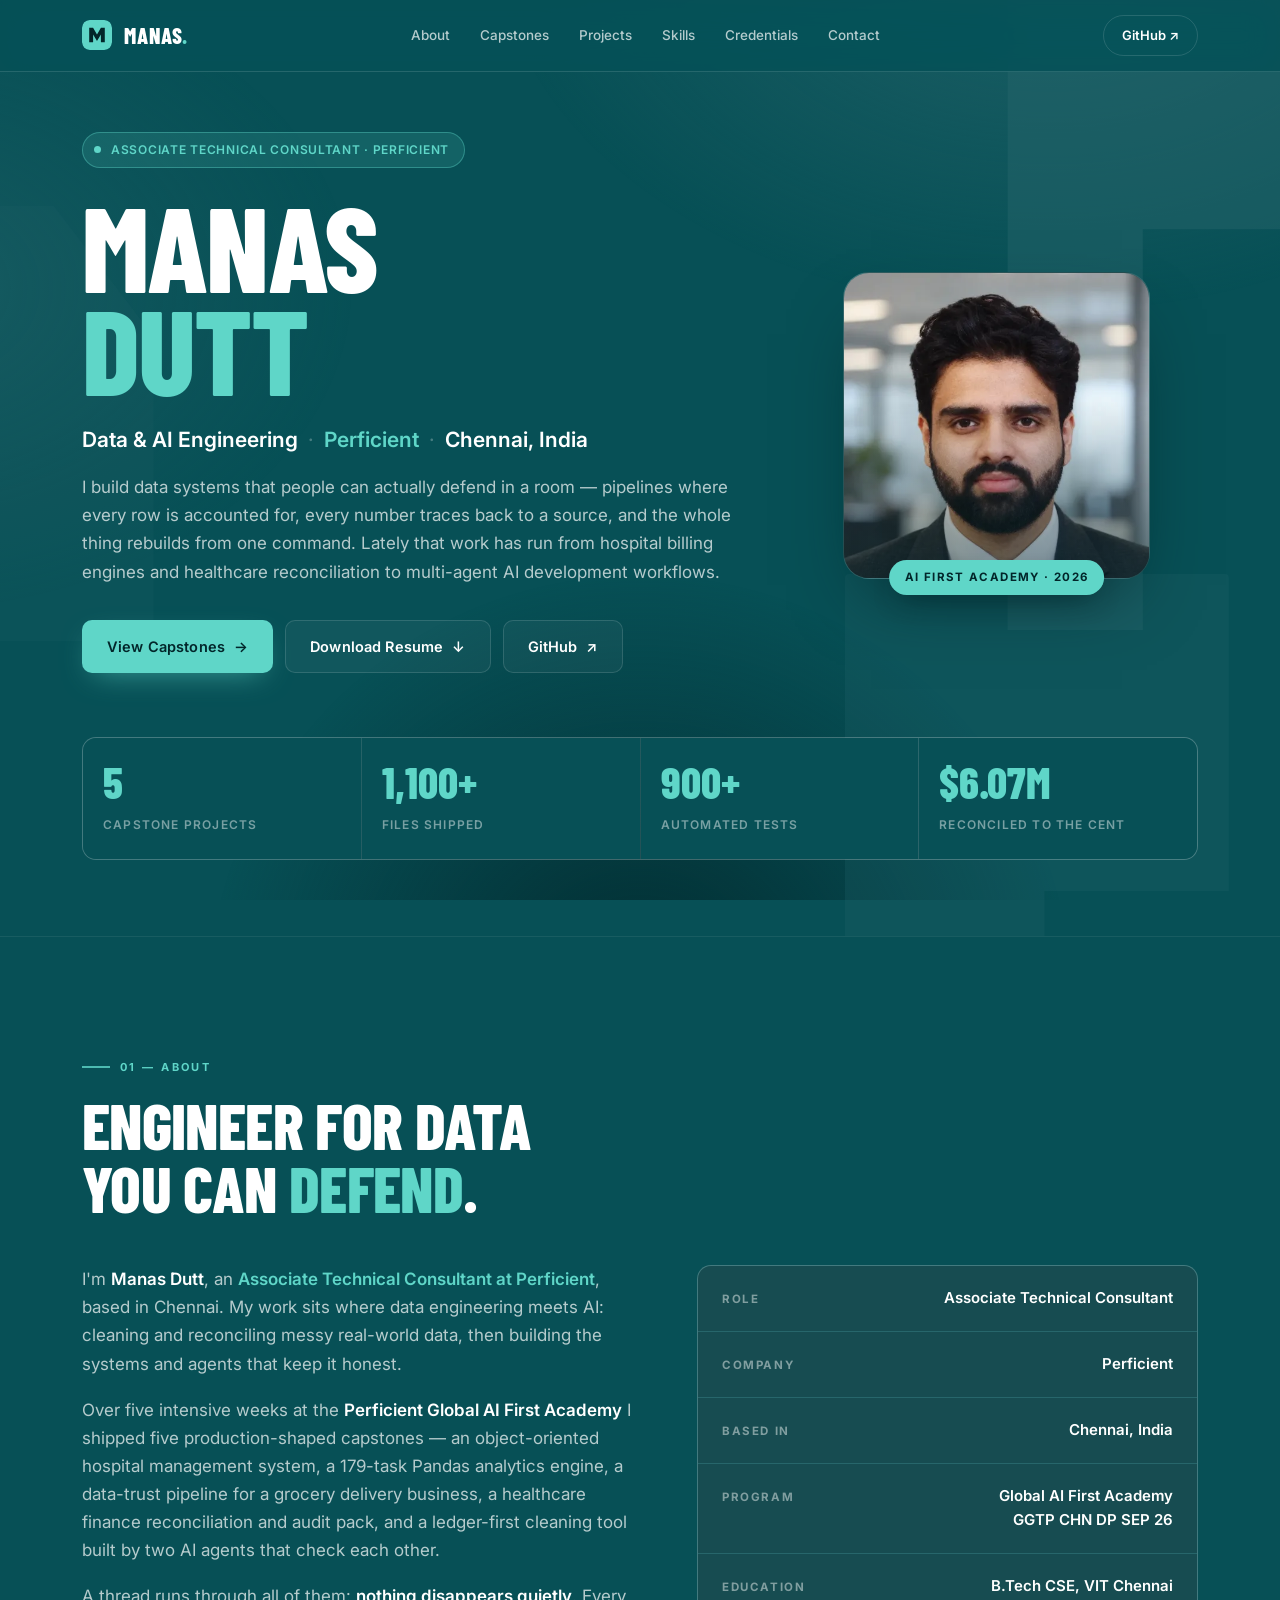
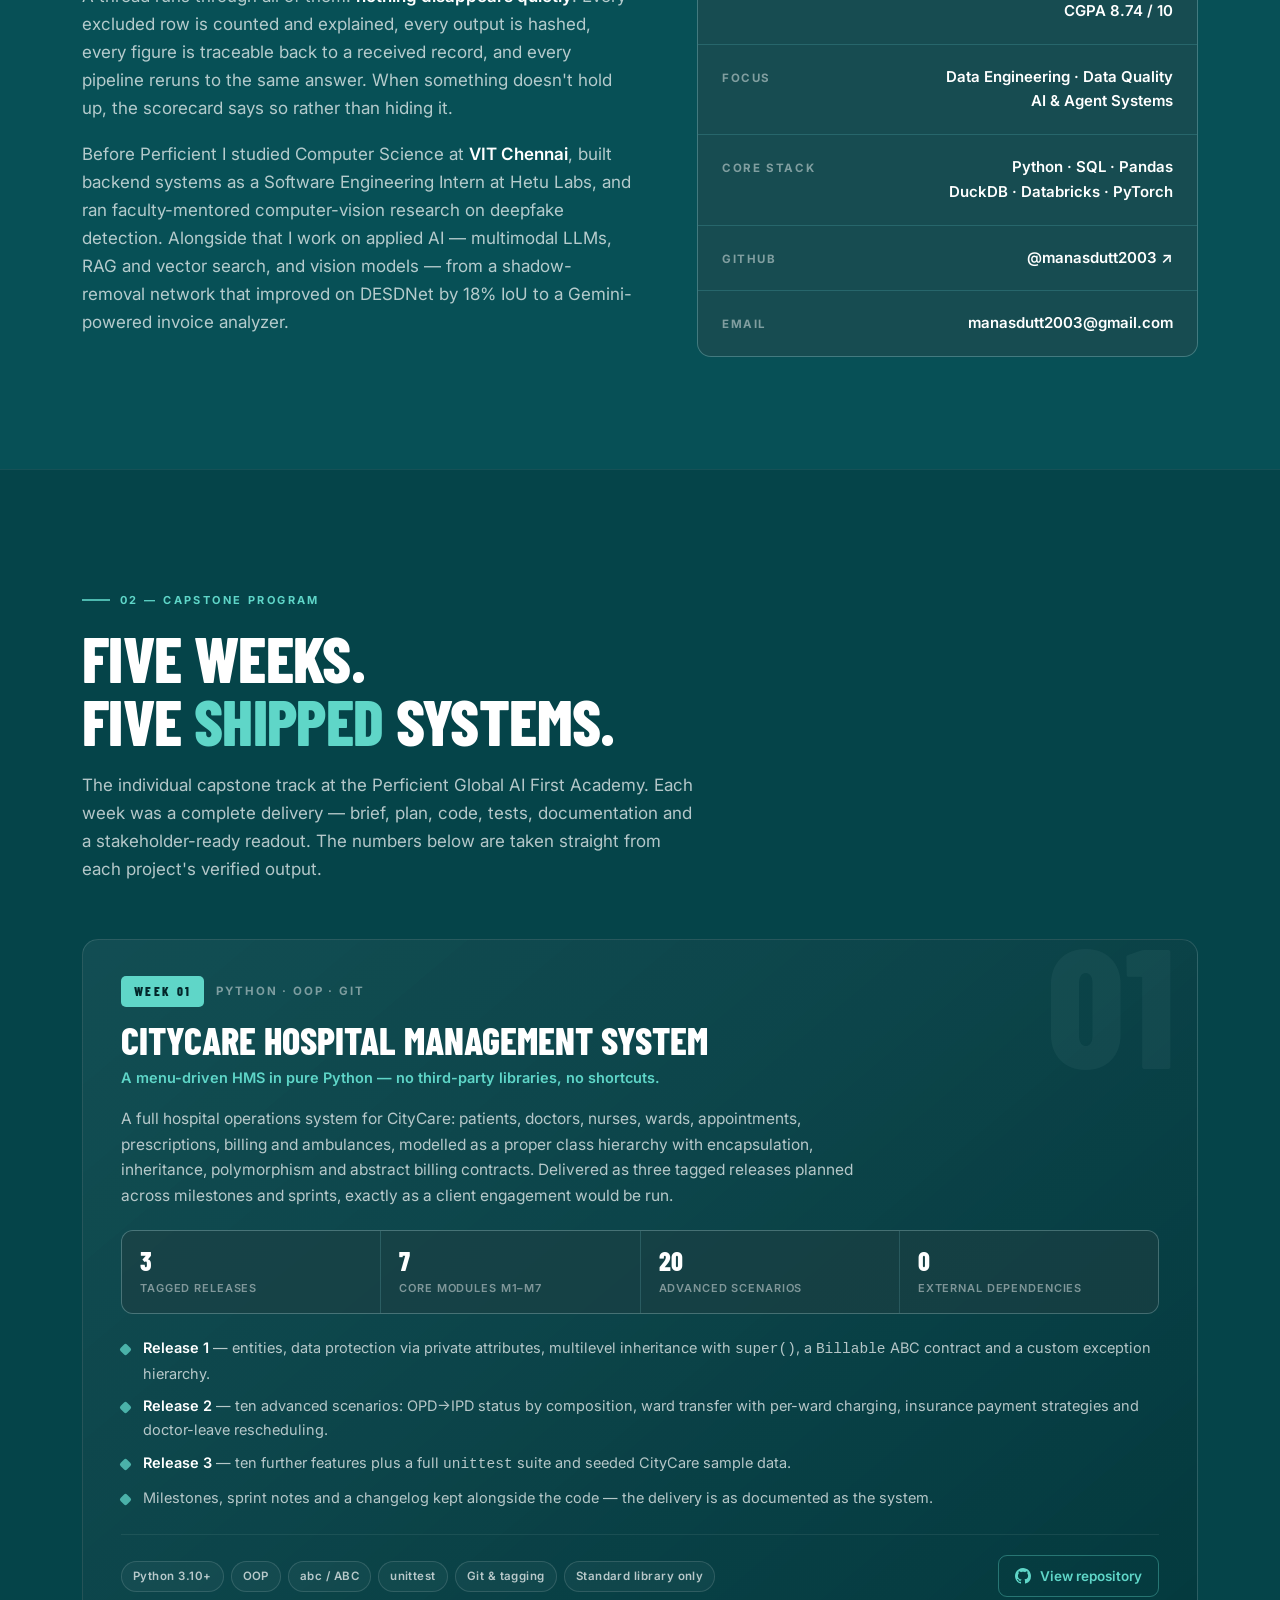
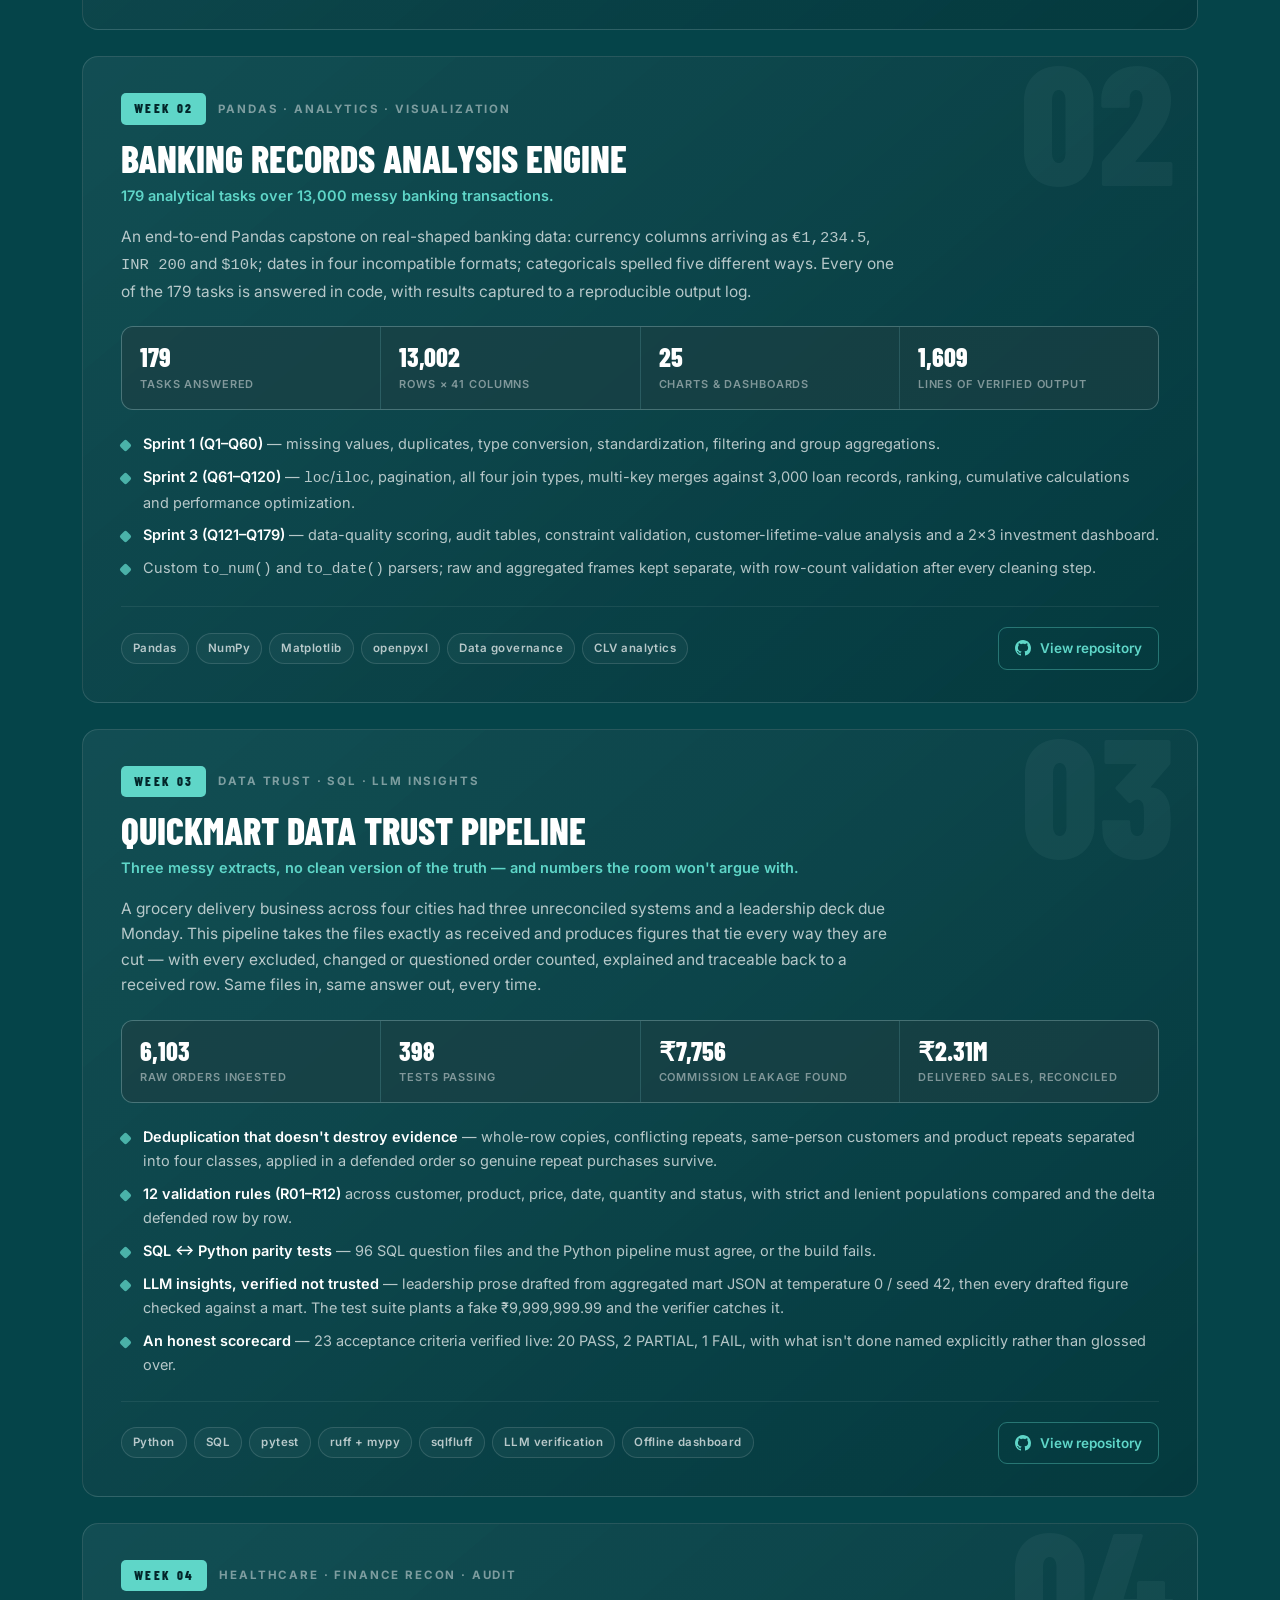
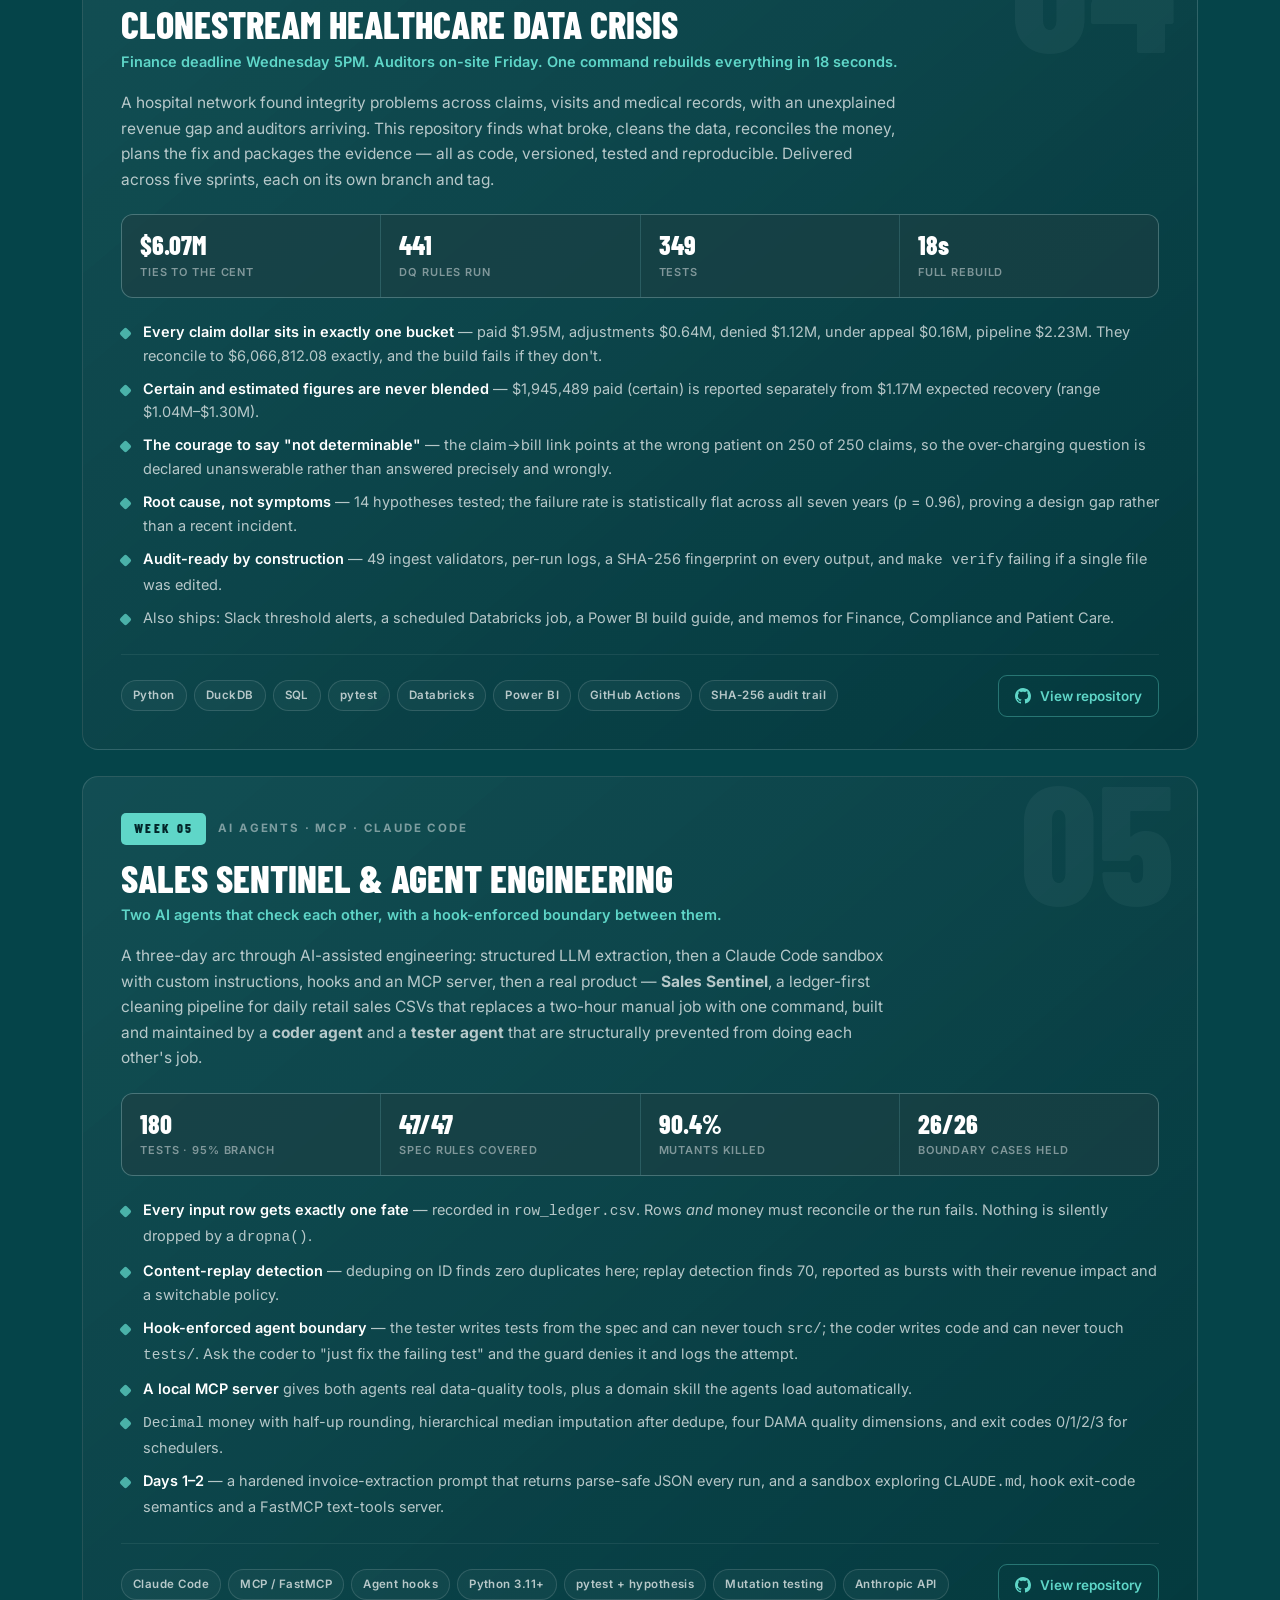
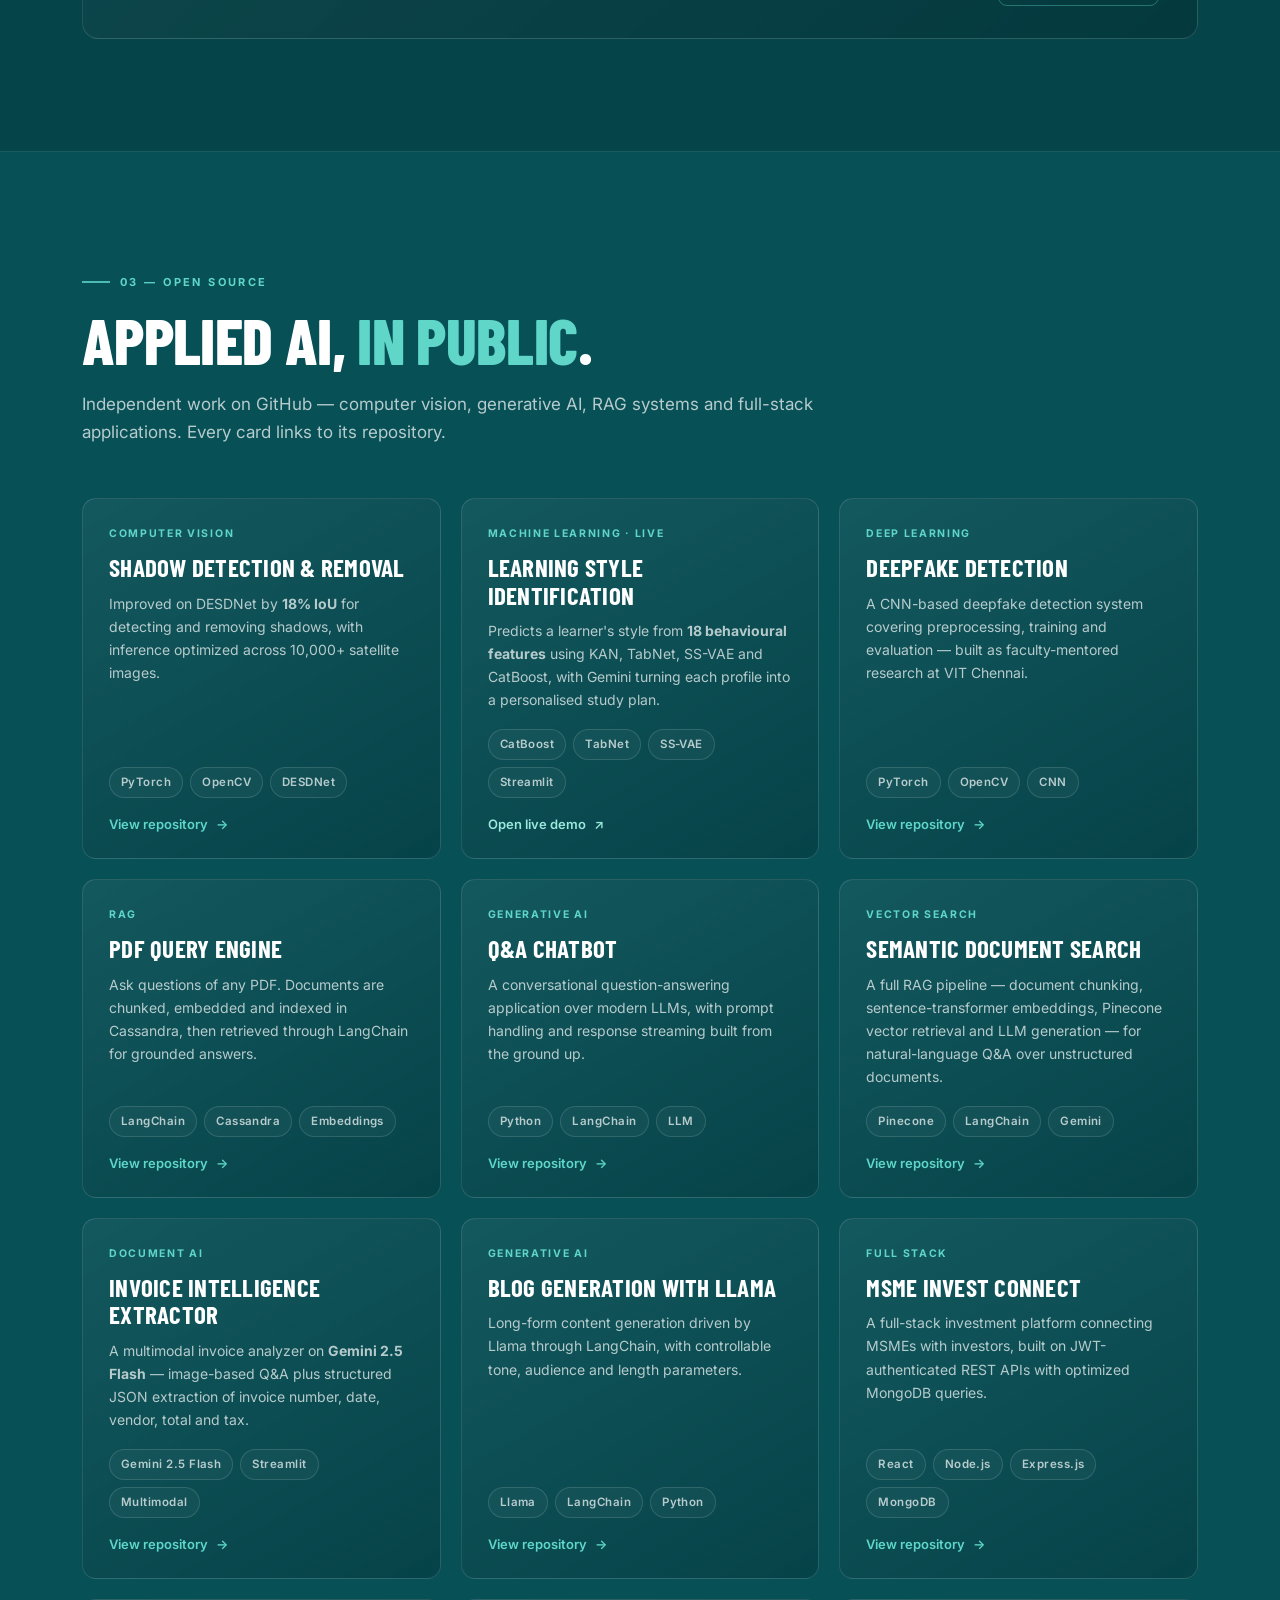
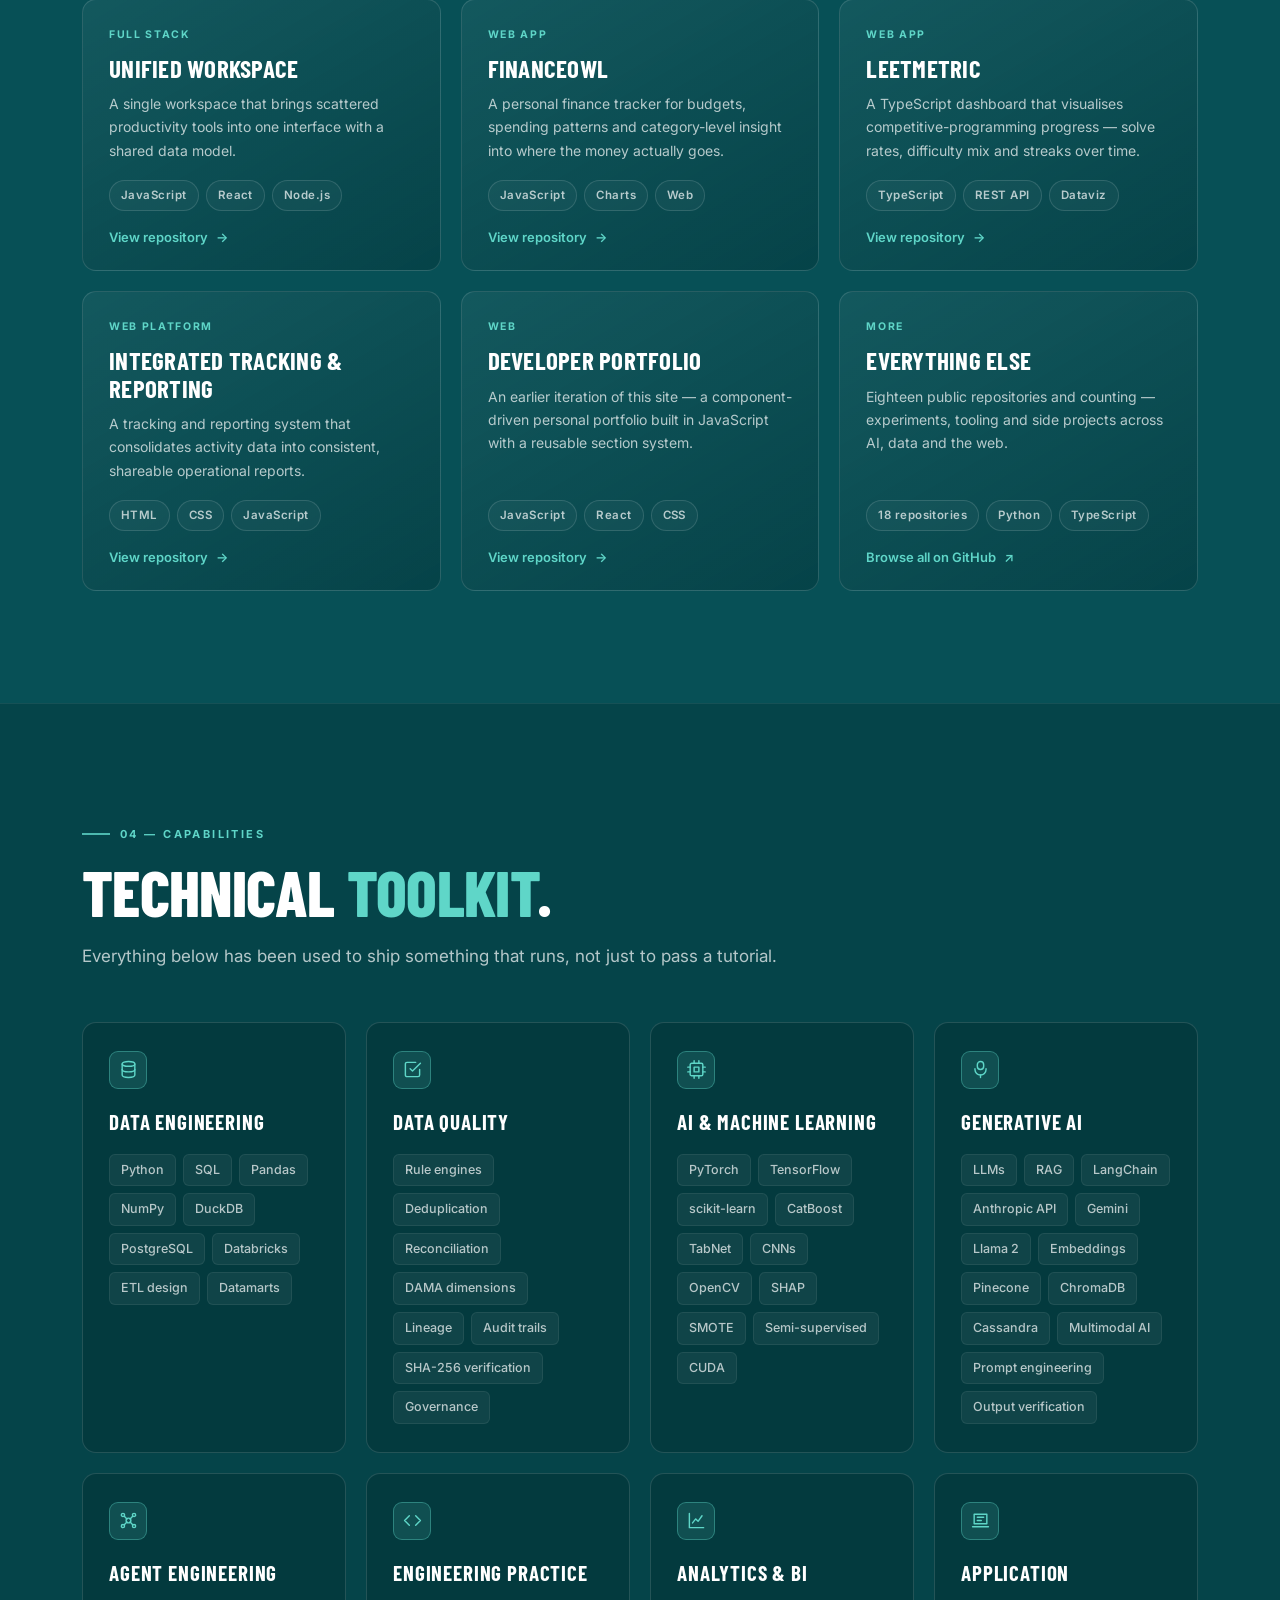
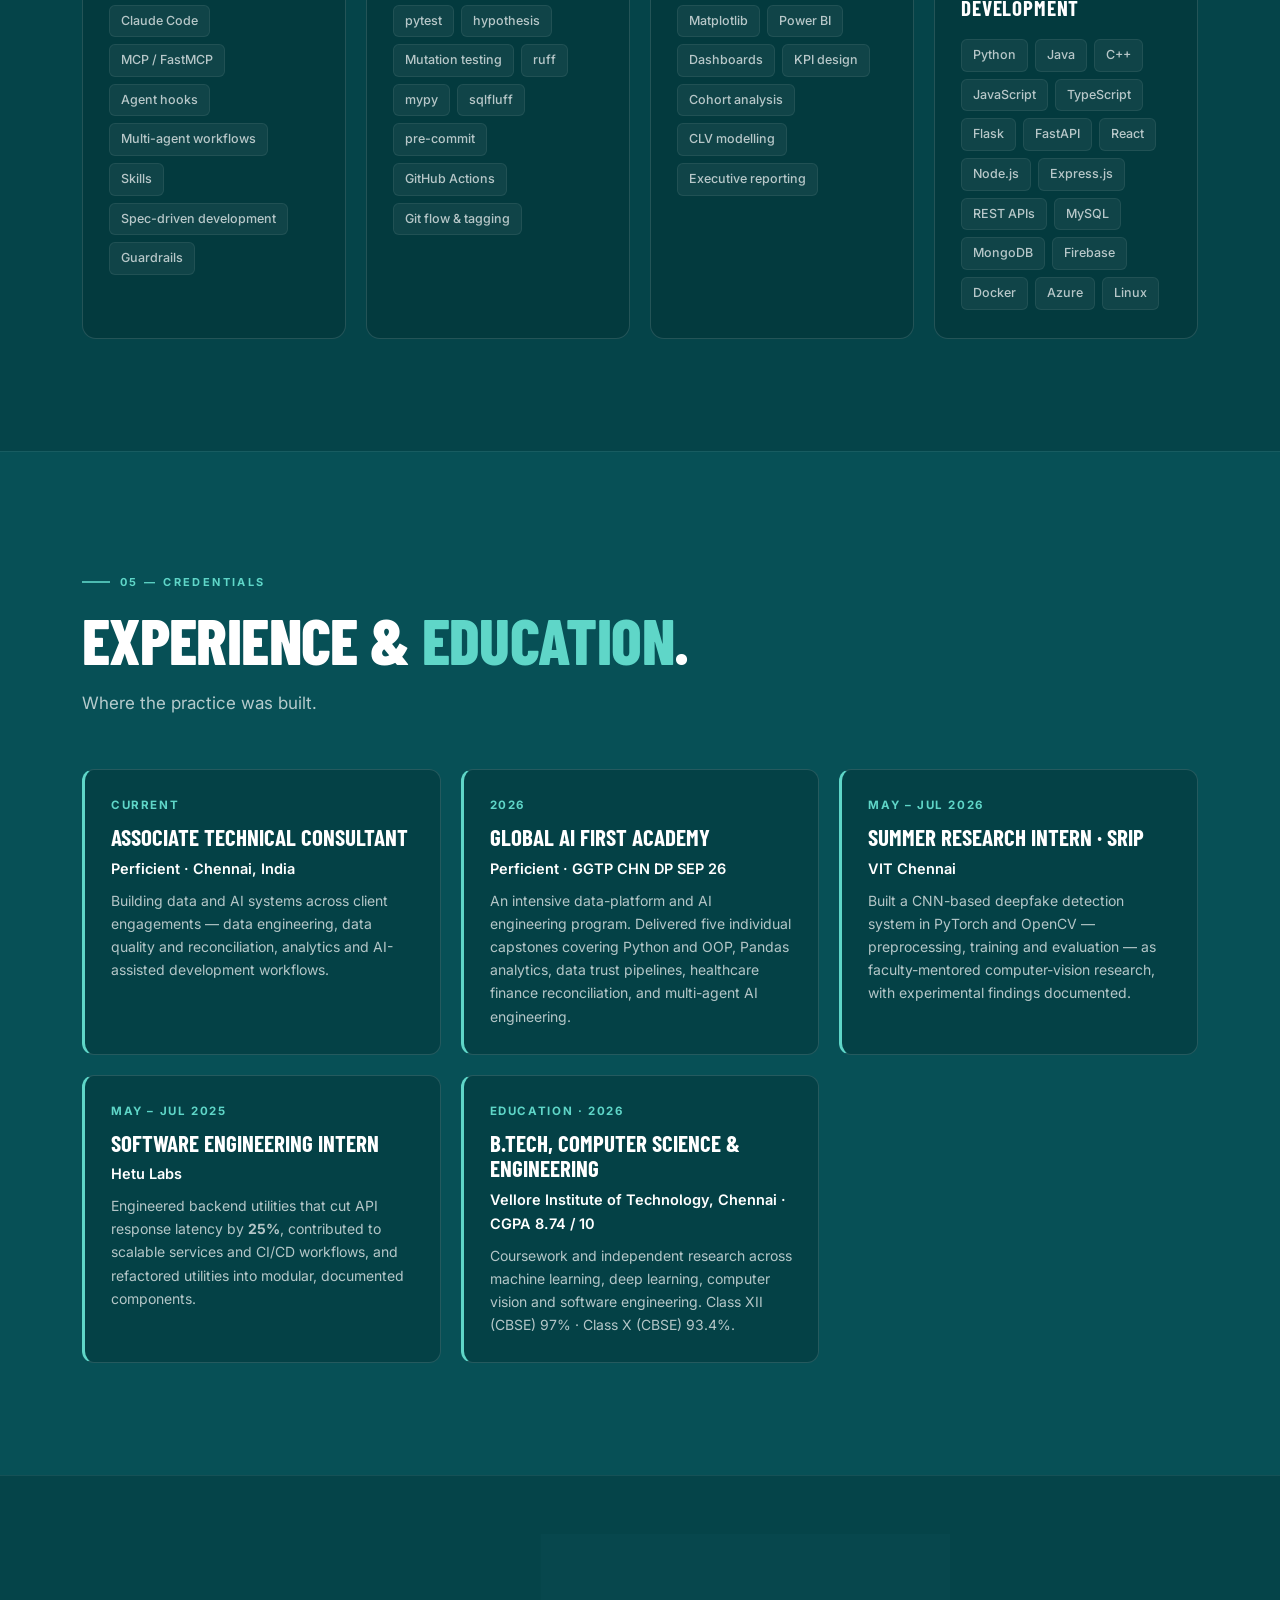
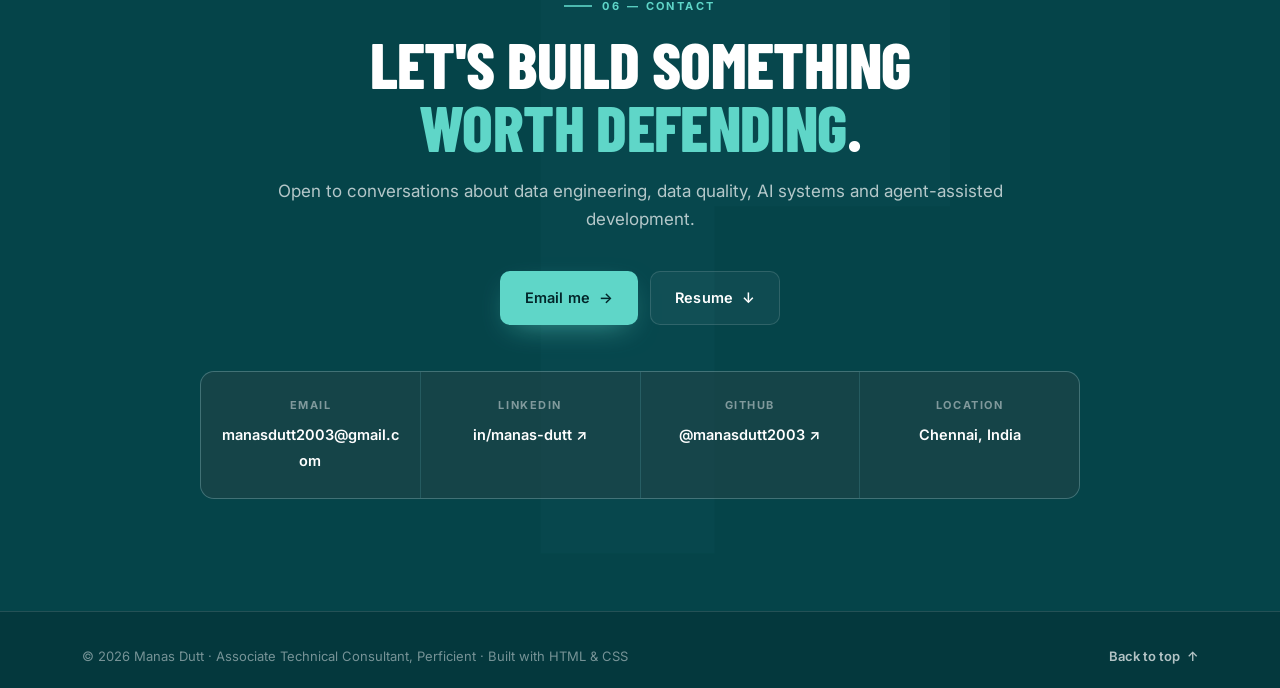
==== commit 606092c6: "Link capstone cards to the public repositories The cards linked to a private Perficient repository t" ====
--- a/index.html
+++ b/index.html
@@ -170,7 +170,6 @@
           readout. The numbers below are taken straight from each project's verified output.
         </p>
       </div>
-      <span class="badge-internal">&#128274; Internal repository &#183; Perficient-Corporate</span>
     </div>
 
     <div class="timeline">
@@ -215,7 +214,7 @@
             <span class="chip">Git &amp; tagging</span>
             <span class="chip">Standard library only</span>
           </div>
-          <a class="repo-link" href="https://github.com/Perficient-Corporate/GGTP_CHN_DP_SEP_26/tree/main/Projects/Individual/Manas%20Dutt/Week%201/Capstone_1" target="_blank" rel="noopener">
+          <a class="repo-link" href="https://github.com/manasdutt2003/capstone-hospital-management-system" target="_blank" rel="noopener">
             <svg viewBox="0 0 16 16" fill="currentColor" aria-hidden="true"><path d="M8 0C3.58 0 0 3.58 0 8c0 3.54 2.29 6.53 5.47 7.59.4.07.55-.17.55-.38 0-.19-.01-.82-.01-1.49-2.01.37-2.53-.49-2.69-.94-.09-.23-.48-.94-.82-1.13-.28-.15-.68-.52-.01-.53.63-.01 1.08.58 1.23.82.72 1.21 1.87.87 2.33.66.07-.52.28-.87.51-1.07-1.78-.2-3.64-.89-3.64-3.95 0-.87.31-1.59.82-2.15-.08-.2-.36-1.02.08-2.12 0 0 .67-.21 2.2.82.64-.18 1.32-.27 2-.27s1.36.09 2 .27c1.53-1.04 2.2-.82 2.2-.82.44 1.1.16 1.92.08 2.12.51.56.82 1.27.82 2.15 0 3.07-1.87 3.75-3.65 3.95.29.25.54.73.54 1.48 0 1.07-.01 1.93-.01 2.2 0 .21.15.46.55.38A8.01 8.01 0 0 0 16 8c0-4.42-3.58-8-8-8z"/></svg>
             View repository
           </a>
@@ -261,7 +260,7 @@
             <span class="chip">Data governance</span>
             <span class="chip">CLV analytics</span>
           </div>
-          <a class="repo-link" href="https://github.com/Perficient-Corporate/GGTP_CHN_DP_SEP_26/tree/main/Projects/Individual/Manas%20Dutt/Week%202/Capstone_2" target="_blank" rel="noopener">
+          <a class="repo-link" href="https://github.com/manasdutt2003/capstone-banking-records-analysis" target="_blank" rel="noopener">
             <svg viewBox="0 0 16 16" fill="currentColor" aria-hidden="true"><path d="M8 0C3.58 0 0 3.58 0 8c0 3.54 2.29 6.53 5.47 7.59.4.07.55-.17.55-.38 0-.19-.01-.82-.01-1.49-2.01.37-2.53-.49-2.69-.94-.09-.23-.48-.94-.82-1.13-.28-.15-.68-.52-.01-.53.63-.01 1.08.58 1.23.82.72 1.21 1.87.87 2.33.66.07-.52.28-.87.51-1.07-1.78-.2-3.64-.89-3.64-3.95 0-.87.31-1.59.82-2.15-.08-.2-.36-1.02.08-2.12 0 0 .67-.21 2.2.82.64-.18 1.32-.27 2-.27s1.36.09 2 .27c1.53-1.04 2.2-.82 2.2-.82.44 1.1.16 1.92.08 2.12.51.56.82 1.27.82 2.15 0 3.07-1.87 3.75-3.65 3.95.29.25.54.73.54 1.48 0 1.07-.01 1.93-.01 2.2 0 .21.15.46.55.38A8.01 8.01 0 0 0 16 8c0-4.42-3.58-8-8-8z"/></svg>
             View repository
           </a>
@@ -310,7 +309,7 @@
             <span class="chip">LLM verification</span>
             <span class="chip">Offline dashboard</span>
           </div>
-          <a class="repo-link" href="https://github.com/Perficient-Corporate/GGTP_CHN_DP_SEP_26/tree/main/Projects/Individual/Manas%20Dutt/Week%203/Capstone_3" target="_blank" rel="noopener">
+          <a class="repo-link" href="https://github.com/manasdutt2003/capstone-quickmart-data-trust" target="_blank" rel="noopener">
             <svg viewBox="0 0 16 16" fill="currentColor" aria-hidden="true"><path d="M8 0C3.58 0 0 3.58 0 8c0 3.54 2.29 6.53 5.47 7.59.4.07.55-.17.55-.38 0-.19-.01-.82-.01-1.49-2.01.37-2.53-.49-2.69-.94-.09-.23-.48-.94-.82-1.13-.28-.15-.68-.52-.01-.53.63-.01 1.08.58 1.23.82.72 1.21 1.87.87 2.33.66.07-.52.28-.87.51-1.07-1.78-.2-3.64-.89-3.64-3.95 0-.87.31-1.59.82-2.15-.08-.2-.36-1.02.08-2.12 0 0 .67-.21 2.2.82.64-.18 1.32-.27 2-.27s1.36.09 2 .27c1.53-1.04 2.2-.82 2.2-.82.44 1.1.16 1.92.08 2.12.51.56.82 1.27.82 2.15 0 3.07-1.87 3.75-3.65 3.95.29.25.54.73.54 1.48 0 1.07-.01 1.93-.01 2.2 0 .21.15.46.55.38A8.01 8.01 0 0 0 16 8c0-4.42-3.58-8-8-8z"/></svg>
             View repository
           </a>
@@ -361,7 +360,7 @@
             <span class="chip">GitHub Actions</span>
             <span class="chip">SHA-256 audit trail</span>
           </div>
-          <a class="repo-link" href="https://github.com/Perficient-Corporate/GGTP_CHN_DP_SEP_26/tree/main/Projects/Individual/Manas%20Dutt/Week%204/Capstone_4" target="_blank" rel="noopener">
+          <a class="repo-link" href="https://github.com/manasdutt2003/capstone-clonestream-healthcare" target="_blank" rel="noopener">
             <svg viewBox="0 0 16 16" fill="currentColor" aria-hidden="true"><path d="M8 0C3.58 0 0 3.58 0 8c0 3.54 2.29 6.53 5.47 7.59.4.07.55-.17.55-.38 0-.19-.01-.82-.01-1.49-2.01.37-2.53-.49-2.69-.94-.09-.23-.48-.94-.82-1.13-.28-.15-.68-.52-.01-.53.63-.01 1.08.58 1.23.82.72 1.21 1.87.87 2.33.66.07-.52.28-.87.51-1.07-1.78-.2-3.64-.89-3.64-3.95 0-.87.31-1.59.82-2.15-.08-.2-.36-1.02.08-2.12 0 0 .67-.21 2.2.82.64-.18 1.32-.27 2-.27s1.36.09 2 .27c1.53-1.04 2.2-.82 2.2-.82.44 1.1.16 1.92.08 2.12.51.56.82 1.27.82 2.15 0 3.07-1.87 3.75-3.65 3.95.29.25.54.73.54 1.48 0 1.07-.01 1.93-.01 2.2 0 .21.15.46.55.38A8.01 8.01 0 0 0 16 8c0-4.42-3.58-8-8-8z"/></svg>
             View repository
           </a>
@@ -412,7 +411,7 @@
             <span class="chip">Mutation testing</span>
             <span class="chip">Anthropic API</span>
           </div>
-          <a class="repo-link" href="https://github.com/Perficient-Corporate/GGTP_CHN_DP_SEP_26/tree/main/Projects/Individual/Manas%20Dutt/Week%205/Capstone_5" target="_blank" rel="noopener">
+          <a class="repo-link" href="https://github.com/manasdutt2003/capstone-sales-sentinel" target="_blank" rel="noopener">
             <svg viewBox="0 0 16 16" fill="currentColor" aria-hidden="true"><path d="M8 0C3.58 0 0 3.58 0 8c0 3.54 2.29 6.53 5.47 7.59.4.07.55-.17.55-.38 0-.19-.01-.82-.01-1.49-2.01.37-2.53-.49-2.69-.94-.09-.23-.48-.94-.82-1.13-.28-.15-.68-.52-.01-.53.63-.01 1.08.58 1.23.82.72 1.21 1.87.87 2.33.66.07-.52.28-.87.51-1.07-1.78-.2-3.64-.89-3.64-3.95 0-.87.31-1.59.82-2.15-.08-.2-.36-1.02.08-2.12 0 0 .67-.21 2.2.82.64-.18 1.32-.27 2-.27s1.36.09 2 .27c1.53-1.04 2.2-.82 2.2-.82.44 1.1.16 1.92.08 2.12.51.56.82 1.27.82 2.15 0 3.07-1.87 3.75-3.65 3.95.29.25.54.73.54 1.48 0 1.07-.01 1.93-.01 2.2 0 .21.15.46.55.38A8.01 8.01 0 0 0 16 8c0-4.42-3.58-8-8-8z"/></svg>
             View repository
           </a>
